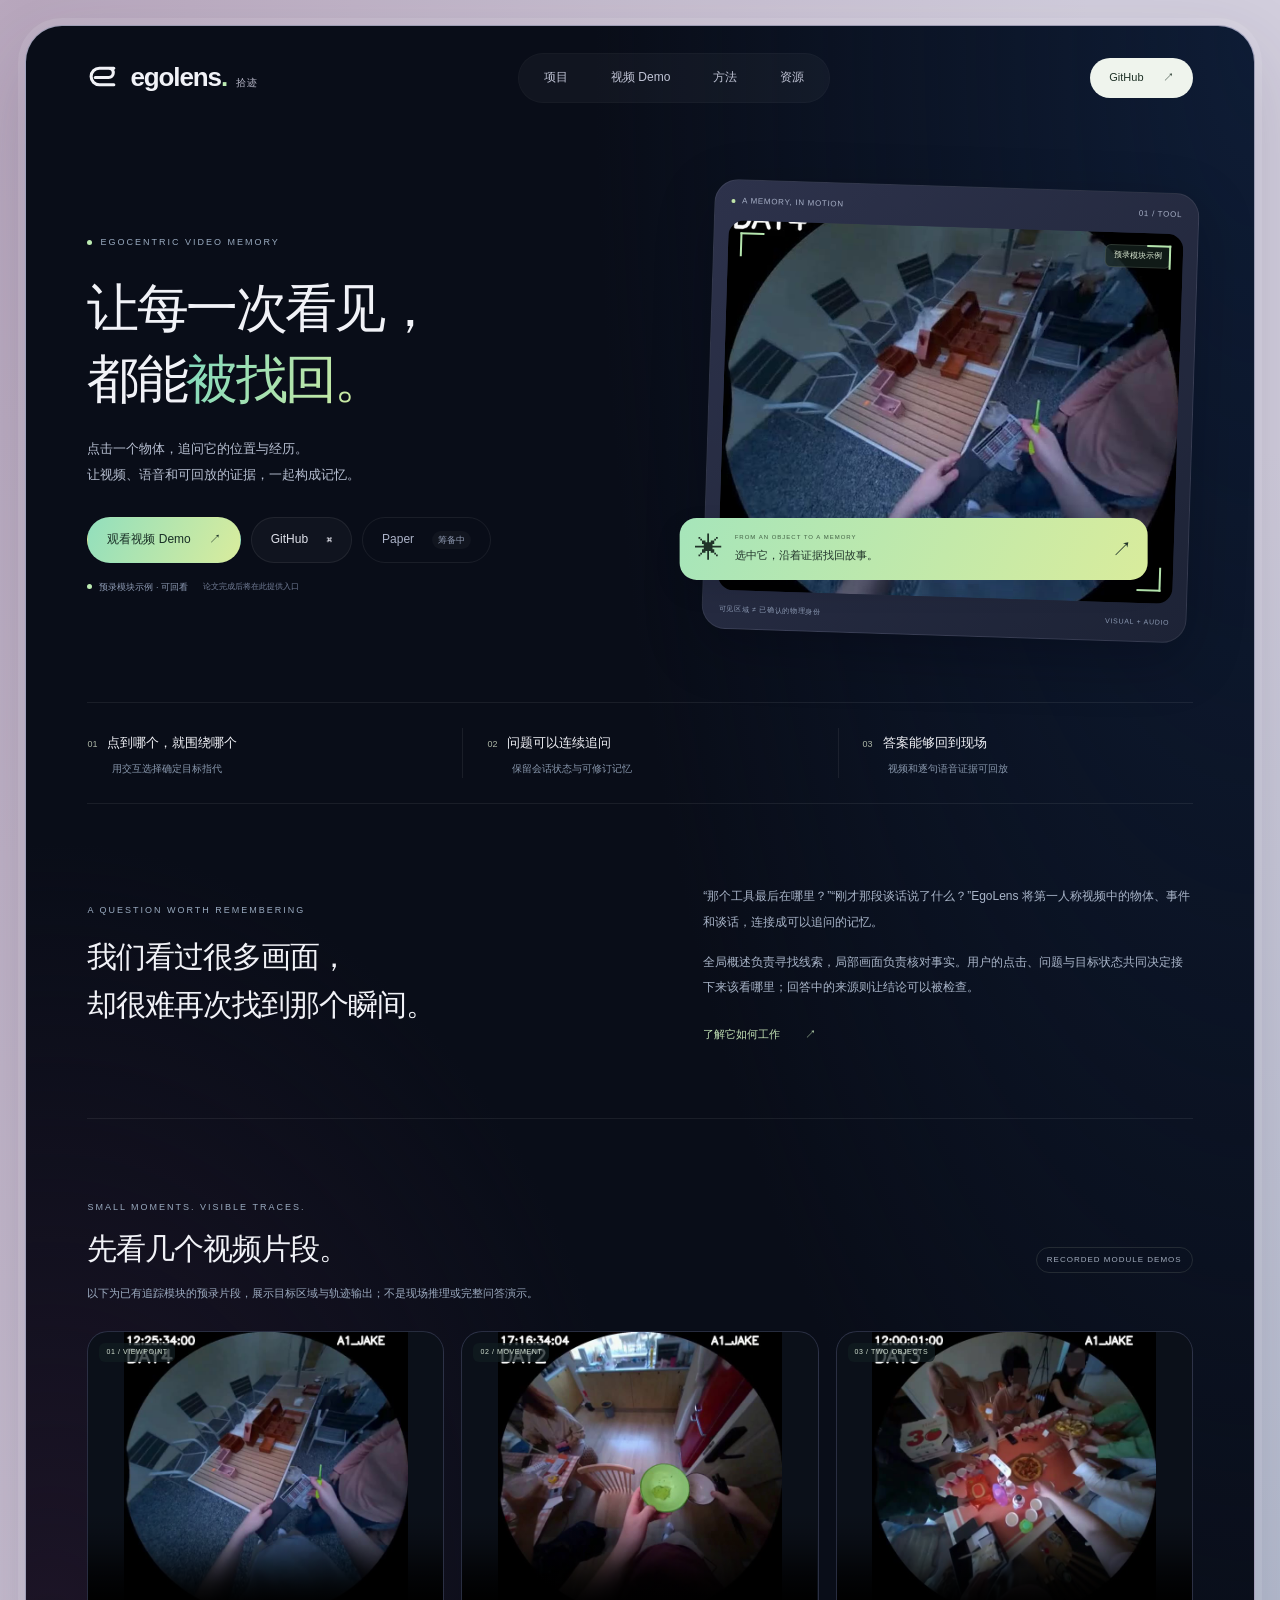
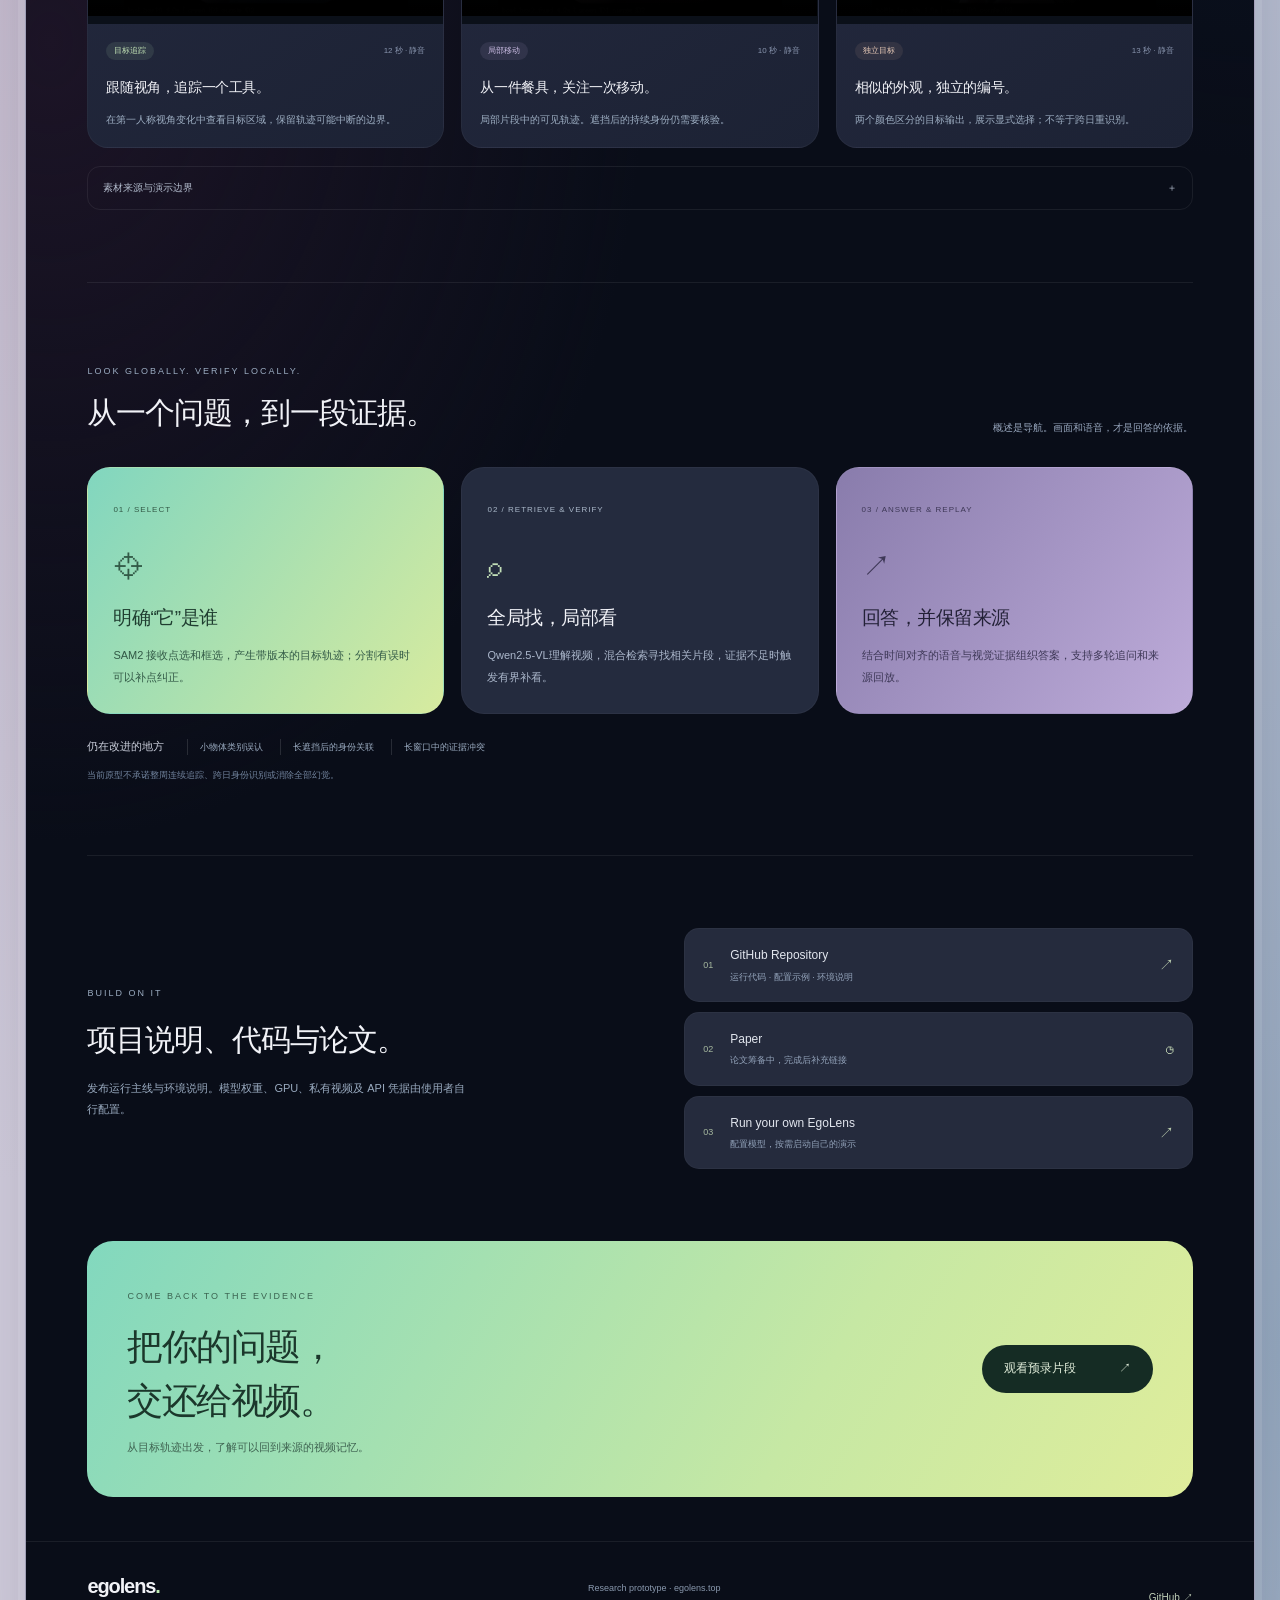
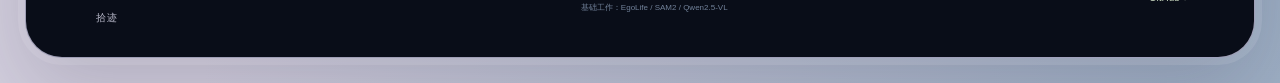
==== index.html @ 64916075 "Publish EgoLens runtime and static project website" ====
<!doctype html>
<html lang="zh-CN"><head><meta charset="utf-8"><meta name="viewport" content="width=device-width,initial-scale=1"><meta name="description" content="EgoLens 拾迹：点击物体，追溯事件，用可回放的视频与语音证据回答问题。"><meta name="theme-color" content="#090d18"><title>EgoLens 拾迹 · 让视频成为可追溯的记忆</title><link rel="icon" href="/assets/favicon.svg"><link rel="stylesheet" href="/assets/project.css"></head>
<body><div class="page-shell" id="top">
<header><a class="brand" href="#top" aria-label="EgoLens 首页"><svg viewBox="0 0 32 32" fill="none" aria-hidden="true"><path d="M26 7H12a8 8 0 0 0 0 16h14M8 16h13a4.5 4.5 0 0 0 0-9" stroke="currentColor" stroke-width="3" stroke-linecap="round"/></svg><span>egolens<span class="mint">.</span><small>拾迹</small></span></a><nav aria-label="项目导航"><a href="#about">项目</a><a href="#demos">视频 Demo</a><a href="#method">方法</a><a href="#resources">资源</a></nav><a class="header-demo" href="https://github.com/heiheiheiha00/egolens" target="_blank" rel="noopener noreferrer">GitHub <span>↗</span></a></header>
<main>
<section class="hero"><div class="hero-copy"><span class="eyebrow"><i></i> EGOCENTRIC VIDEO MEMORY</span><h1>让每一次看见，<br>都能<span>被找回。</span></h1><p>点击一个物体，追问它的位置与经历。<br>让视频、语音和可回放的证据，一起构成记忆。</p><div class="hero-actions"><a class="button primary" href="#demos">观看视频 Demo <span>↗</span></a><a class="button secondary" href="https://github.com/heiheiheiha00/egolens" target="_blank" rel="noopener noreferrer">GitHub <span>⌘</span></a><button class="button paper" id="paperLink" aria-describedby="paperNote">Paper <span>筹备中</span></button></div><div class="live-status"><span class="ready"></span><span>预录模块示例 · 可回看</span><small id="paperNote">论文完成后将在此提供入口</small></div></div>
<div class="hero-visual"><div class="visual-label"><span><i></i> A MEMORY, IN MOTION</span><span>01 / TOOL</span></div><div class="hero-video"><video muted loop playsinline autoplay preload="metadata" poster="/assets/demos/tool.jpg" aria-label="工具追踪预录模块示例"><source src="/assets/demos/tool.mp4" type="video/mp4"></video><span class="recorded-label">预录模块示例</span><span class="corner c1"></span><span class="corner c2"></span><span class="corner c3"></span><span class="corner c4"></span></div><div class="floating-card"><span class="orbit">✳</span><div><small>FROM AN OBJECT TO A MEMORY</small><b>选中它，沿着证据找回故事。</b></div><span>↗</span></div><div class="visual-foot"><span>可见区域 ≠ 已确认的物理身份</span><span>VISUAL + AUDIO</span></div></div></section>
<section class="feature-strip" id="about"><div><span>01</span><b>点到哪个，就围绕哪个</b><p>用交互选择确定目标指代</p></div><div><span>02</span><b>问题可以连续追问</b><p>保留会话状态与可修订记忆</p></div><div><span>03</span><b>答案能够回到现场</b><p>视频和逐句语音证据可回放</p></div></section>
<section class="section introduction"><div><span class="eyebrow">A QUESTION WORTH REMEMBERING</span><h2>我们看过很多画面，<br>却很难再次找到那个瞬间。</h2></div><div><p>“那个工具最后在哪里？”“刚才那段谈话说了什么？”EgoLens 将第一人称视频中的物体、事件和谈话，连接成可以追问的记忆。</p><p>全局概述负责寻找线索，局部画面负责核对事实。用户的点击、问题与目标状态共同决定接下来该看哪里；回答中的来源则让结论可以被检查。</p><a class="text-link" href="#method">了解它如何工作 <span>↗</span></a></div></section>
<section class="section demo-section" id="demos"><div class="section-heading"><div><span class="eyebrow">SMALL MOMENTS. VISIBLE TRACES.</span><h2>先看几个视频片段。</h2></div><span class="section-badge">RECORDED MODULE DEMOS</span></div><p class="section-description">以下为已有追踪模块的预录片段，展示目标区域与轨迹输出；不是现场推理或完整问答演示。</p><div class="demo-grid">
<article class="demo-card"><div class="demo-media"><video controls playsinline preload="none" poster="/assets/demos/tool.jpg" aria-label="工具与视角变化预录演示"><source src="/assets/demos/tool.mp4" type="video/mp4"></video><span>01 / VIEWPOINT</span></div><div class="demo-copy"><div><span class="tag">目标追踪</span><small>12 秒 · 静音</small></div><h3>跟随视角，追踪一个工具。</h3><p>在第一人称视角变化中查看目标区域，保留轨迹可能中断的边界。</p></div></article>
<article class="demo-card"><div class="demo-media"><video controls playsinline preload="none" poster="/assets/demos/bowl.jpg" aria-label="餐具移动预录演示"><source src="/assets/demos/bowl.mp4" type="video/mp4"></video><span>02 / MOVEMENT</span></div><div class="demo-copy"><div><span class="tag lilac">局部移动</span><small>10 秒 · 静音</small></div><h3>从一件餐具，关注一次移动。</h3><p>局部片段中的可见轨迹。遮挡后的持续身份仍需要核验。</p></div></article>
<article class="demo-card"><div class="demo-media"><video controls playsinline preload="none" poster="/assets/demos/bottles.jpg" aria-label="两个相似目标独立编号预录演示"><source src="/assets/demos/bottles.mp4" type="video/mp4"></video><span>03 / TWO OBJECTS</span></div><div class="demo-copy"><div><span class="tag peach">独立目标</span><small>13 秒 · 静音</small></div><h3>相似的外观，独立的编号。</h3><p>两个颜色区分的目标输出，展示显式选择；不等于跨日重识别。</p></div></article>
</div><details class="media-credit"><summary>素材来源与演示边界 <span>＋</span></summary><p>视频来源：<a href="https://huggingface.co/datasets/lmms-lab/EgoLife" target="_blank" rel="noopener noreferrer">EgoLife 官方数据集</a>；EgoLens 添加追踪可视化。分别节选 DAY4_A1_JAKE_12253000 的0–12秒、DAY2_A1_JAKE_17163000 的2–12秒、DAY3_A1_JAKE_12000000 的0–13秒。数据集卡声明 MIT；代码与第三方依赖各遵循其许可。</p><p>这些是开发阶段的追踪模块输出，完整序列中仍存在mask丢失和关联错误。短片用于说明交互组件，不作为完整序列准确率或独立基准成绩。</p></details></section>
<section class="section method-section" id="method"><div class="section-heading"><div><span class="eyebrow">LOOK GLOBALLY. VERIFY LOCALLY.</span><h2>从一个问题，到一段证据。</h2></div><p>概述是导航。画面和语音，才是回答的依据。</p></div><div class="method-grid"><article class="mint-card"><span>01 / SELECT</span><div class="method-icon">⌖</div><h3>明确“它”是谁</h3><p>SAM2 接收点选和框选，产生带版本的目标轨迹；分割有误时可以补点纠正。</p></article><article><span>02 / RETRIEVE & VERIFY</span><div class="method-icon">⌕</div><h3>全局找，局部看</h3><p>Qwen2.5-VL理解视频，混合检索寻找相关片段，证据不足时触发有界补看。</p></article><article class="lilac-card"><span>03 / ANSWER & REPLAY</span><div class="method-icon">↗</div><h3>回答，并保留来源</h3><p>结合时间对齐的语音与视觉证据组织答案，支持多轮追问和来源回放。</p></article></div><div class="limits"><b>仍在改进的地方</b><span>小物体类别误认</span><span>长遮挡后的身份关联</span><span>长窗口中的证据冲突</span><p>当前原型不承诺整周连续追踪、跨日身份识别或消除全部幻觉。</p></div></section>
<section class="section resource-section" id="resources"><div><span class="eyebrow">BUILD ON IT</span><h2>项目说明、代码与论文。</h2><p>发布运行主线与环境说明。模型权重、GPU、私有视频及 API 凭据由使用者自行配置。</p></div><div class="resource-links"><a href="https://github.com/heiheiheiha00/egolens" target="_blank" rel="noopener noreferrer"><span>01</span><div><b>GitHub Repository</b><small>运行代码 · 配置示例 · 环境说明</small></div><i>↗</i></a><button id="paperResource"><span>02</span><div><b>Paper</b><small>论文筹备中，完成后补充链接</small></div><i>◷</i></button><a href="https://github.com/heiheiheiha00/egolens/blob/main/docs/DEPLOYMENT.md" target="_blank" rel="noopener noreferrer"><span>03</span><div><b>Run your own EgoLens</b><small>配置模型，按需启动自己的演示</small></div><i>↗</i></a></div></section>
<section class="closing"><div><span class="eyebrow">COME BACK TO THE EVIDENCE</span><h2>把你的问题，<br>交还给视频。</h2><p>从目标轨迹出发，了解可以回到来源的视频记忆。</p></div><a class="button closing-button" href="#demos">观看预录片段 <span>↗</span></a></section>
</main><footer><a class="brand" href="#top"><span>egolens<span class="mint">.</span><small>拾迹</small></span></a><div><span>Research prototype · egolens.top</span><small>基础工作：<a href="https://github.com/EvolvingLMMs-Lab/EgoLife" target="_blank" rel="noopener noreferrer">EgoLife</a> / <a href="https://github.com/facebookresearch/sam2" target="_blank" rel="noopener noreferrer">SAM2</a> / <a href="https://github.com/QwenLM/Qwen2.5-VL" target="_blank" rel="noopener noreferrer">Qwen2.5-VL</a></small></div><a href="https://github.com/heiheiheiha00/egolens" target="_blank" rel="noopener noreferrer">GitHub ↗</a></footer>
</div><dialog id="notice"><button class="dialog-close" aria-label="关闭">×</button><span class="eyebrow">EGOLENS</span><h2 id="noticeTitle"></h2><p id="noticeText"></p><button class="button primary" id="noticeOkay">知道了</button></dialog><script src="/assets/project.js"></script></body></html>
---- assets/project.css ----
:root{color-scheme:dark;--mint:#bcebb2;--muted:#a5a9bd;--line:#ffffff12}*{box-sizing:border-box}html{scroll-behavior:smooth;scroll-padding-top:30px}body{margin:0;background:radial-gradient(ellipse at 2% 0,#b8a7bd,transparent 60%),radial-gradient(ellipse at 100% 90%,#95a9bf,transparent 60%),#d2cedd;padding:25px;color:#f1f2f7;font:15px/1.8 "Segoe UI","Microsoft YaHei",sans-serif}a{color:inherit;text-decoration:none}button{font:inherit;cursor:pointer}button:focus-visible,a:focus-visible,summary:focus-visible{outline:2px solid var(--mint);outline-offset:5px}[hidden]{display:none!important}h1,h2,h3,p{margin:0}.page-shell{max-width:1500px;margin:auto;border:1px solid #e3dffdb0;border-radius:37px;background:radial-gradient(ellipse at 100% 0,#0e1c35,transparent 38%),radial-gradient(ellipse at 2% 50%,#1c1426,transparent 35%),#090d18;overflow:hidden;box-shadow:0 0 0 7px #ffffff18,0 30px 80px #322b4933}header{display:flex;align-items:center;justify-content:space-between;padding:27px 5%;gap:25px}.brand{display:flex;align-items:center;gap:10px}.brand svg{width:33px}.brand>span{font-size:26px;font-weight:600;letter-spacing:-1.1px}.brand small{font-size:10px;color:#b9b9ca;letter-spacing:1px;margin-left:9px;font-weight:400}.mint{color:var(--mint)}nav{display:flex;gap:5px;background:#ffffff09;padding:6px;border:1px solid #ffffff06;border-radius:30px}nav a{font-size:12px;padding:7px 19px;border-radius:24px;color:#c1c5d6}nav a:hover{background:#ffffff0d}.header-demo{background:#eff4ed;color:#1d3025;border:0;border-radius:25px;font-size:11px;padding:10px 19px}.header-demo span{margin-left:16px}main{padding:0 5%}.hero{display:grid;grid-template-columns:1.12fr 1fr;gap:7%;align-items:center;padding:56px 0 67px}.eyebrow{font-size:9px;font-weight:500;letter-spacing:2px;color:#9aabc0;display:inline-flex;align-items:center;gap:8px}.eyebrow>i{width:5px;height:5px;background:var(--mint);border-radius:50%}h1{font-size:clamp(35px,4.1vw,61px);letter-spacing:-2.6px;line-height:1.36;font-weight:500;margin:19px 0 21px}h1>span{background:linear-gradient(110deg,#81d9bd,#d8ed9e);background-clip:text;-webkit-background-clip:text;color:transparent}.hero-copy>p{color:#b7bfd1;font-size:13px;line-height:2.05}.hero-actions{display:flex;flex-wrap:wrap;gap:10px;margin-top:28px}.button{display:inline-flex;align-items:center;justify-content:center;gap:18px;font-size:12px;border-radius:25px;padding:11px 19px;border:1px solid var(--line);transition:.2s}.button:hover{transform:translateY(-2px)}.primary{background:linear-gradient(115deg,#92dfbd,#d9ec9d);color:#182e25;border-color:transparent}.secondary{background:#ffffff08;color:#e0e2eb}.paper{background:transparent;color:#acb3c8}.paper>span{font-size:9px;background:#ffffff08;border-radius:12px;padding:1px 6px;color:#919cb4}.live-status{display:flex;align-items:center;gap:7px;color:#8e9bb4;font-size:9px;margin-top:16px;flex-wrap:wrap}.live-status>span:first-child{width:5px;height:5px;background:#a593bf;border-radius:50%}.live-status>span.ready{background:var(--mint)}.live-status>small{font-size:8px;color:#747f98;margin-left:8px}.hero-visual{position:relative;border-radius:24px;padding:14px 14px 12px;background:linear-gradient(140deg,#2d324b,#1d2336);border:1px solid #ffffff12;transform:rotate(1.8deg);box-shadow:0 18px 55px #03040e44}.visual-label,.visual-foot{display:flex;align-items:center;justify-content:space-between;font-size:8px;color:#a7b0c7;gap:9px;letter-spacing:.7px}.visual-label{padding:0 2px 12px}.visual-label i{display:inline-block;width:4px;height:4px;background:#bfe4a8;border-radius:50%;margin-right:4px}.hero-video{position:relative;border-radius:16px;overflow:hidden;background:#0a0c13;aspect-ratio:1.23}.hero-video video{height:100%;width:100%;object-fit:cover}.recorded-label{position:absolute;top:12px;right:12px;font-size:8px;color:#dcebd5;background:#16241fbd;border:1px solid #e7f5dd24;border-radius:6px;padding:3px 8px}.corner{position:absolute;width:24px;height:24px;border-color:#b5e5ae;border-style:solid;border-width:0}.c1{top:12px;left:12px;border-top-width:2px;border-left-width:2px}.c2{top:12px;right:12px;border-top-width:2px;border-right-width:2px}.c3{bottom:12px;left:12px;border-bottom-width:2px;border-left-width:2px}.c4{bottom:12px;right:12px;border-bottom-width:2px;border-right-width:2px}.floating-card{display:flex;align-items:center;gap:12px;position:absolute;bottom:54px;left:-25px;right:40px;background:linear-gradient(115deg,#a6e5ba,#d9ec9c);color:#203329;border-radius:17px;padding:13px 15px;transform:rotate(-1.8deg);box-shadow:0 10px 25px #060a1425}.orbit{font-size:28px;line-height:1}.floating-card div{flex:1}.floating-card small{display:block;font-size:6px;letter-spacing:1px;color:#426044}.floating-card b{font-size:11px;font-weight:500;display:block;margin-top:3px}.floating-card>span:last-child{font-size:20px}.visual-foot{font-size:7px;padding:13px 2px 0;color:#8c9ab3}.feature-strip{display:grid;grid-template-columns:1fr 1fr 1fr;border-top:1px solid var(--line);border-bottom:1px solid var(--line);padding:25px 0;gap:20px}.feature-strip div{padding-left:24px;border-left:1px solid var(--line)}.feature-strip div:first-child{padding-left:0;border-left:0}.feature-strip span{font-size:9px;color:#acb5a5;display:inline-block;margin-right:10px}.feature-strip b{font-size:13px;font-weight:500}.feature-strip p{font-size:10px;color:#8998ad;margin:5px 0 0 25px}.section{padding:72px 0}.introduction{display:grid;grid-template-columns:1.1fr 1fr;gap:7%;align-items:center}h2{font-size:30px;font-weight:400;line-height:1.6;letter-spacing:-1px;margin-top:12px}.introduction>div:last-child>p{font-size:12px;color:#a9b5c9;line-height:2.1;margin:8px 0 15px}.text-link{font-size:11px;display:inline-flex;gap:25px;align-items:center;color:#c3e2b6;margin-top:10px}.section-heading{display:flex;justify-content:space-between;align-items:end;gap:25px}.section-heading h2{margin-top:7px}.section-badge{font-size:8px;letter-spacing:1px;color:#a3adbd;border:1px solid #b4c1aa26;border-radius:20px;padding:5px 10px;white-space:nowrap}.section-description{font-size:11px;color:#9cabc0;margin-top:11px}.demo-section{border-top:1px solid var(--line)}.demo-grid{display:grid;grid-template-columns:1fr 1fr 1fr;gap:17px;margin-top:27px}.demo-card{background:linear-gradient(145deg,#252a40,#1c2234);border:1px solid #ffffff0b;border-radius:21px;overflow:hidden}.demo-media{position:relative;background:#0b1019;aspect-ratio:1.25}.demo-media video{width:100%;height:100%;object-fit:contain}.demo-media>span{position:absolute;top:11px;left:11px;font-size:7px;letter-spacing:.6px;padding:3px 7px;border-radius:6px;background:#111c20bf;color:#d0decf;pointer-events:none}.demo-copy{padding:18px}.demo-copy>div{display:flex;justify-content:space-between;align-items:center}.tag{font-size:8px;padding:2px 8px;border-radius:12px;background:#b4dfb21b;color:#c4e5b7}.tag.lilac{color:#cfc0e8;background:#b5a4d31c}.tag.peach{color:#e9cbb8;background:#dfb49518}.demo-copy small{font-size:8px;color:#8995ae}.demo-copy h3{font-size:14px;font-weight:500;letter-spacing:-.4px;margin:15px 0 9px}.demo-copy p{font-size:10px;color:#9daec2;line-height:1.9}.media-credit{margin-top:18px;border:1px solid var(--line);border-radius:13px;padding:12px 15px;color:#8495ae;font-size:10px}.media-credit summary{display:flex;justify-content:space-between;cursor:pointer;color:#b2bbcc}.media-credit p{margin-top:12px;font-size:10px;line-height:1.9}.media-credit a{color:#c4dfb7}.method-section{border-top:1px solid var(--line)}.section-heading>p{font-size:10px;max-width:240px;color:#98a7be;line-height:1.9}.method-grid{display:grid;grid-template-columns:1fr 1fr 1fr;gap:17px;margin-top:30px}.method-grid article{padding:25px;border-radius:23px;background:#242b3e;border:1px solid #ffffff09}.method-grid article>span{font-size:8px;letter-spacing:1px;color:#aab8c9}.method-icon{font-size:29px;margin:20px 0 11px;color:#c2dfb8}.method-grid h3{font-size:19px;line-height:1.6;font-weight:500;letter-spacing:-.5px}.method-grid p{font-size:11px;color:#acb8cc;line-height:1.95;margin-top:12px}.mint-card{background:linear-gradient(125deg,#81d6bf,#d7eb9f)!important;color:#1f3d30}.mint-card>span,.mint-card p,.mint-card .method-icon{color:#325946!important}.lilac-card{background:linear-gradient(125deg,#897cac,#bdabd9)!important;color:#232137}.lilac-card>span,.lilac-card p,.lilac-card .method-icon{color:#3e3857!important}.limits{display:flex;flex-wrap:wrap;align-items:center;gap:10px 17px;padding:23px 0 0;color:#9aabc0;font-size:10px}.limits b{font-weight:500;font-size:11px;color:#ccd0dd;margin-right:6px}.limits>span{border-left:1px solid #ffffff20;padding-left:12px;font-size:9px}.limits p{width:100%;font-size:9px;color:#72849e}.resource-section{display:grid;grid-template-columns:1fr 1fr;gap:8%;border-top:1px solid var(--line);align-items:center}.resource-section>div>p{font-size:11px;color:#9aabc0;line-height:1.95;margin-top:14px;max-width:380px}.resource-links{display:grid;gap:10px}.resource-links>a,.resource-links>button{display:flex;align-items:center;gap:17px;text-align:left;background:#252b3d;color:#e2e6ee;border:1px solid #ffffff08;border-radius:15px;padding:16px 18px}.resource-links>a:hover,.resource-links>button:hover{background:#30374b}.resource-links>*>span{font-size:9px;color:#a6b89f}.resource-links div{flex:1}.resource-links b{display:block;font-size:12px;font-weight:500}.resource-links small{display:block;font-size:9px;color:#93a3ba;margin-top:2px}.resource-links i{font-style:normal;color:#b6c8ab}.closing{display:flex;align-items:center;justify-content:space-between;gap:30px;padding:39px 40px;margin:0 0 44px;border-radius:26px;background:linear-gradient(120deg,#82d8be,#c6e8a4 65%,#dfed9b);color:#1b372b;position:relative;overflow:hidden}.closing .eyebrow{color:#3b6451}.closing h2{font-size:36px;line-height:1.5;letter-spacing:-1.5px;margin:13px 0 10px}.closing p{font-size:11px;color:#3f6351}.closing-button{border:0;background:#152c24;color:#e3efdc;font-size:12px;padding:13px 22px;white-space:nowrap}.closing-button>span{margin-left:25px}footer{padding:26px 5% 30px;border-top:1px solid var(--line);display:flex;align-items:center;justify-content:space-between;gap:20px}footer .brand>span{font-size:20px}footer>div{font-size:9px;color:#8998ad;text-align:center}footer small{display:block;font-size:8px;color:#718199;margin-top:5px}footer> a:last-child{font-size:10px;color:#c0cfb7}dialog{background:#222a3d;border:1px solid #ffffff17;border-radius:24px;color:#e7eaf1;padding:33px;max-width:430px;width:calc(100% - 35px);box-shadow:0 30px 100px #02040d99}dialog::backdrop{background:#030711b8;backdrop-filter:blur(7px)}dialog h2{font-size:24px;margin:18px 0 10px}dialog p{font-size:12px;line-height:2;color:#b8c3d6;margin-bottom:25px}.dialog-close{position:absolute;right:15px;top:10px;background:none;border:0;color:#9ba9c0;font-size:25px}
@media(max-width:1050px){body{padding:18px}.hero{gap:5%;padding-top:36px}h1{font-size:43px;letter-spacing:-1.9px}nav a{padding:7px 12px}.hero-actions{gap:8px}.button{font-size:11px;padding:10px 14px;gap:12px}.feature-strip b{font-size:11px}.section{padding:56px 0}h2{font-size:26px}.demo-grid,.method-grid{gap:12px}.demo-copy{padding:15px}.demo-copy h3{font-size:12px}.method-grid article{padding:21px}.method-grid h3{font-size:17px}.floating-card{left:-13px;right:20px}.floating-card b{font-size:10px}.section-badge{display:none}}
@media(max-width:760px){header{padding:22px 5%;flex-wrap:wrap;gap:16px}.brand>span{font-size:24px}.header-demo{font-size:10px;padding:8px 15px}nav{order:3;width:100%;justify-content:space-between}nav a{flex:1;text-align:center;font-size:11px;padding:5px 8px}.hero{grid-template-columns:1fr;gap:42px;padding:32px 0 45px}.hero-copy{max-width:540px}h1{font-size:49px}.hero-copy>p{font-size:12px}.hero-visual{max-width:530px;width:94%;justify-self:center;transform:rotate(1.2deg)}.hero-video{aspect-ratio:1.45}.hero-visual .floating-card{bottom:40px;left:-13px}.feature-strip{grid-template-columns:1fr;gap:16px;padding:22px 0}.feature-strip div{padding-left:0;border-left:0}.feature-strip b{font-size:13px}.feature-strip p{font-size:10px;margin-top:1px}.introduction,.resource-section{grid-template-columns:1fr;gap:25px}.section-heading{align-items:start;flex-direction:column;gap:10px}.demo-grid{grid-template-columns:1fr;gap:19px}.demo-media{aspect-ratio:1.55}.demo-copy h3{font-size:16px}.demo-copy p{font-size:11px}.demo-copy{padding:19px}.method-grid{grid-template-columns:1fr;gap:13px}.method-grid article{padding:25px}.method-icon{margin:15px 0 5px}.method-grid h3{font-size:21px}.method-grid p{font-size:12px}.limits{gap:10px 12px}.limits>b{width:100%}.limits>span{font-size:8px}.closing{padding:28px;flex-direction:column;align-items:start;gap:25px}.closing h2{font-size:33px}.closing-button{padding:12px 19px}.closing p{font-size:10px}footer{flex-wrap:wrap;gap:18px}footer>div{order:3;width:100%;text-align:left}.section-description{font-size:10px}}
@media(max-width:430px){body{padding:10px}.page-shell{border-radius:25px;box-shadow:0 0 0 4px #ffffff18,0 20px 50px #322b4933}header{padding:20px 5% 14px}.brand svg{width:29px}.brand>span{font-size:23px}.brand small{font-size:9px;margin-left:5px}.header-demo{padding:8px 12px}.header-demo span{margin-left:10px}.eyebrow{font-size:7px;letter-spacing:1.5px}.hero{padding-top:24px;gap:35px}h1{font-size:40px;letter-spacing:-2px;margin-top:16px}.hero-copy>p{font-size:11px}.hero-actions .button{font-size:10px;padding:9px 12px;gap:9px}.paper>span{font-size:8px}.live-status{font-size:8px}.live-status>small{margin-left:12px;width:100%;font-size:7px}.hero-visual{width:96%;padding:10px;border-radius:18px}.visual-label,.visual-foot{font-size:6px}.hero-video{border-radius:12px;aspect-ratio:1.2}.floating-card{padding:10px;gap:8px;right:12px!important;left:-8px!important;bottom:43px!important}.floating-card b{font-size:9px}.floating-card small{font-size:5px}.orbit{font-size:23px}.recorded-label{top:8px;right:8px;font-size:7px}.section{padding:42px 0}h2{font-size:25px}.introduction>div:last-child>p{font-size:11px}.resource-links>a,.resource-links>button{padding:15px}.resource-links small{font-size:8px}.closing{padding:25px;margin-bottom:30px}.closing h2{font-size:30px}.limits>span{padding-left:8px}.media-credit{font-size:9px}.media-credit p{font-size:9px}}
@media(prefers-reduced-motion:reduce){html{scroll-behavior:auto}*{transition:none!important}}
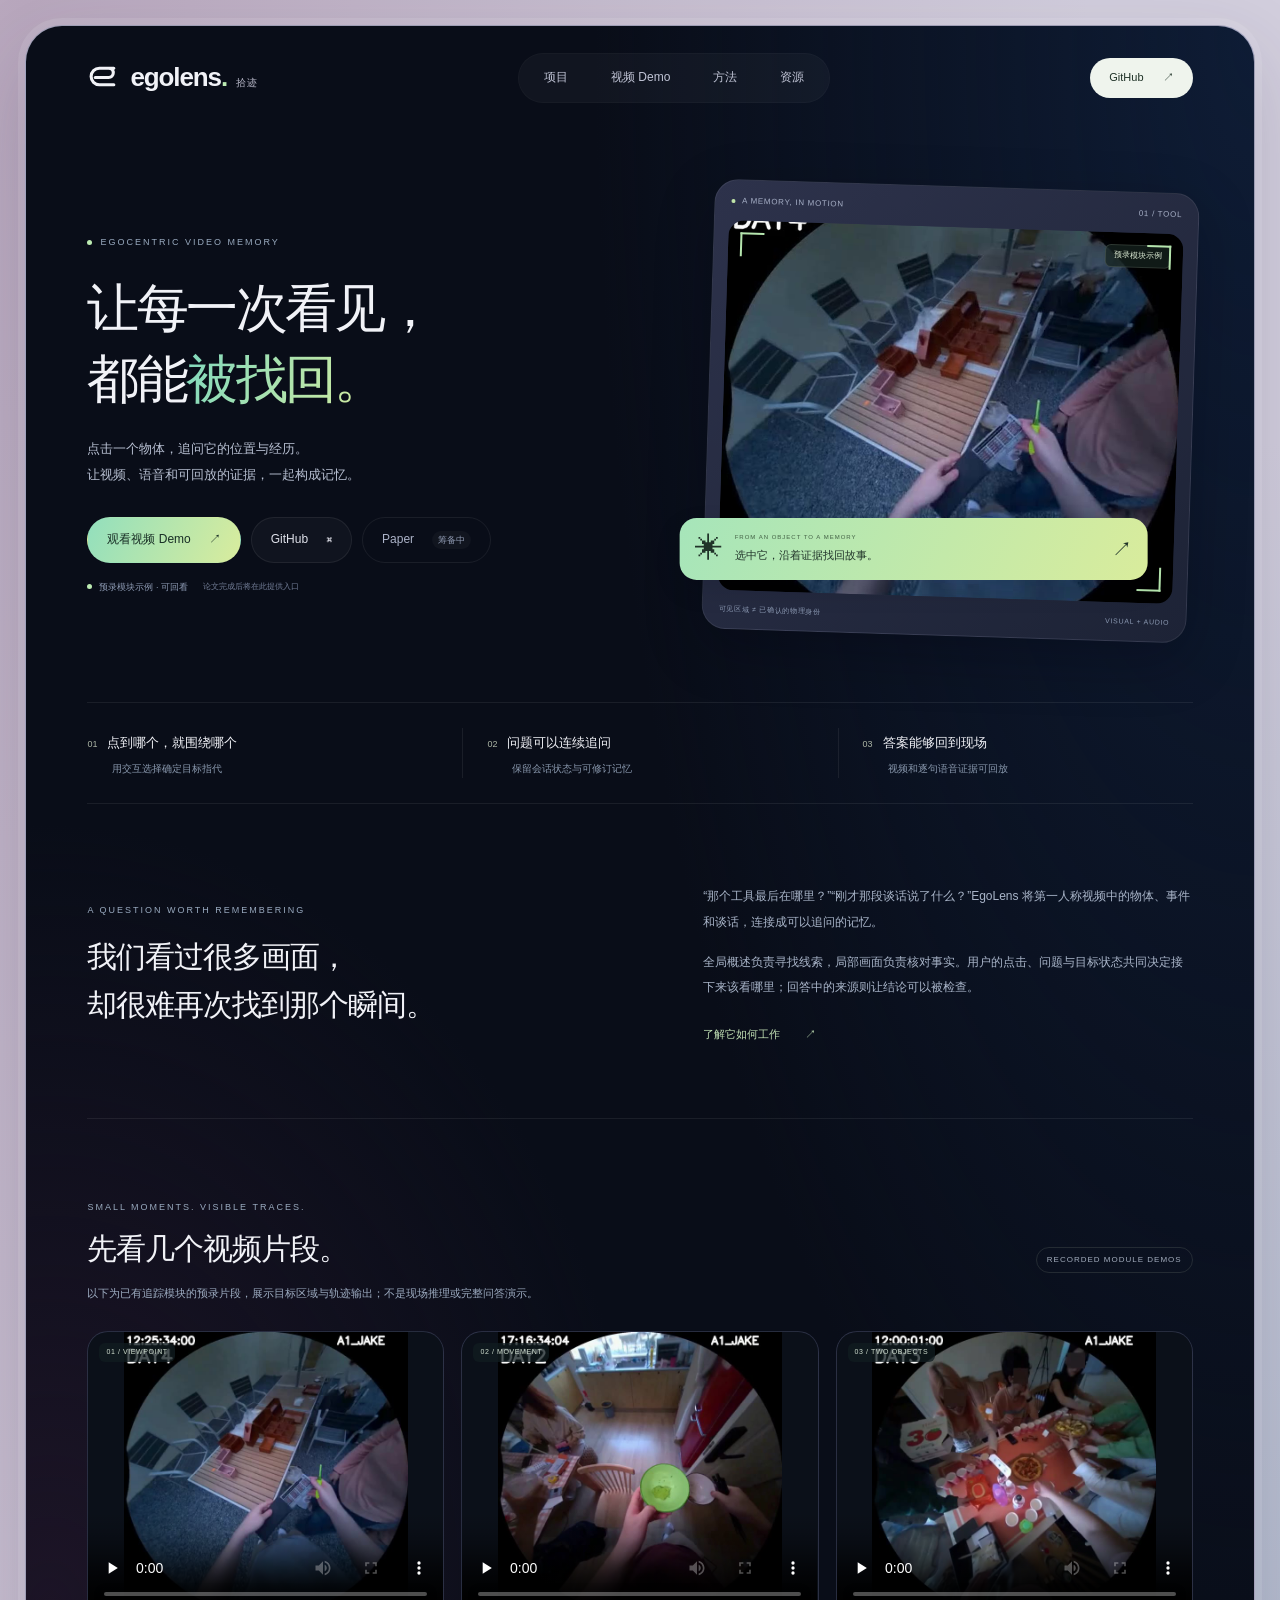
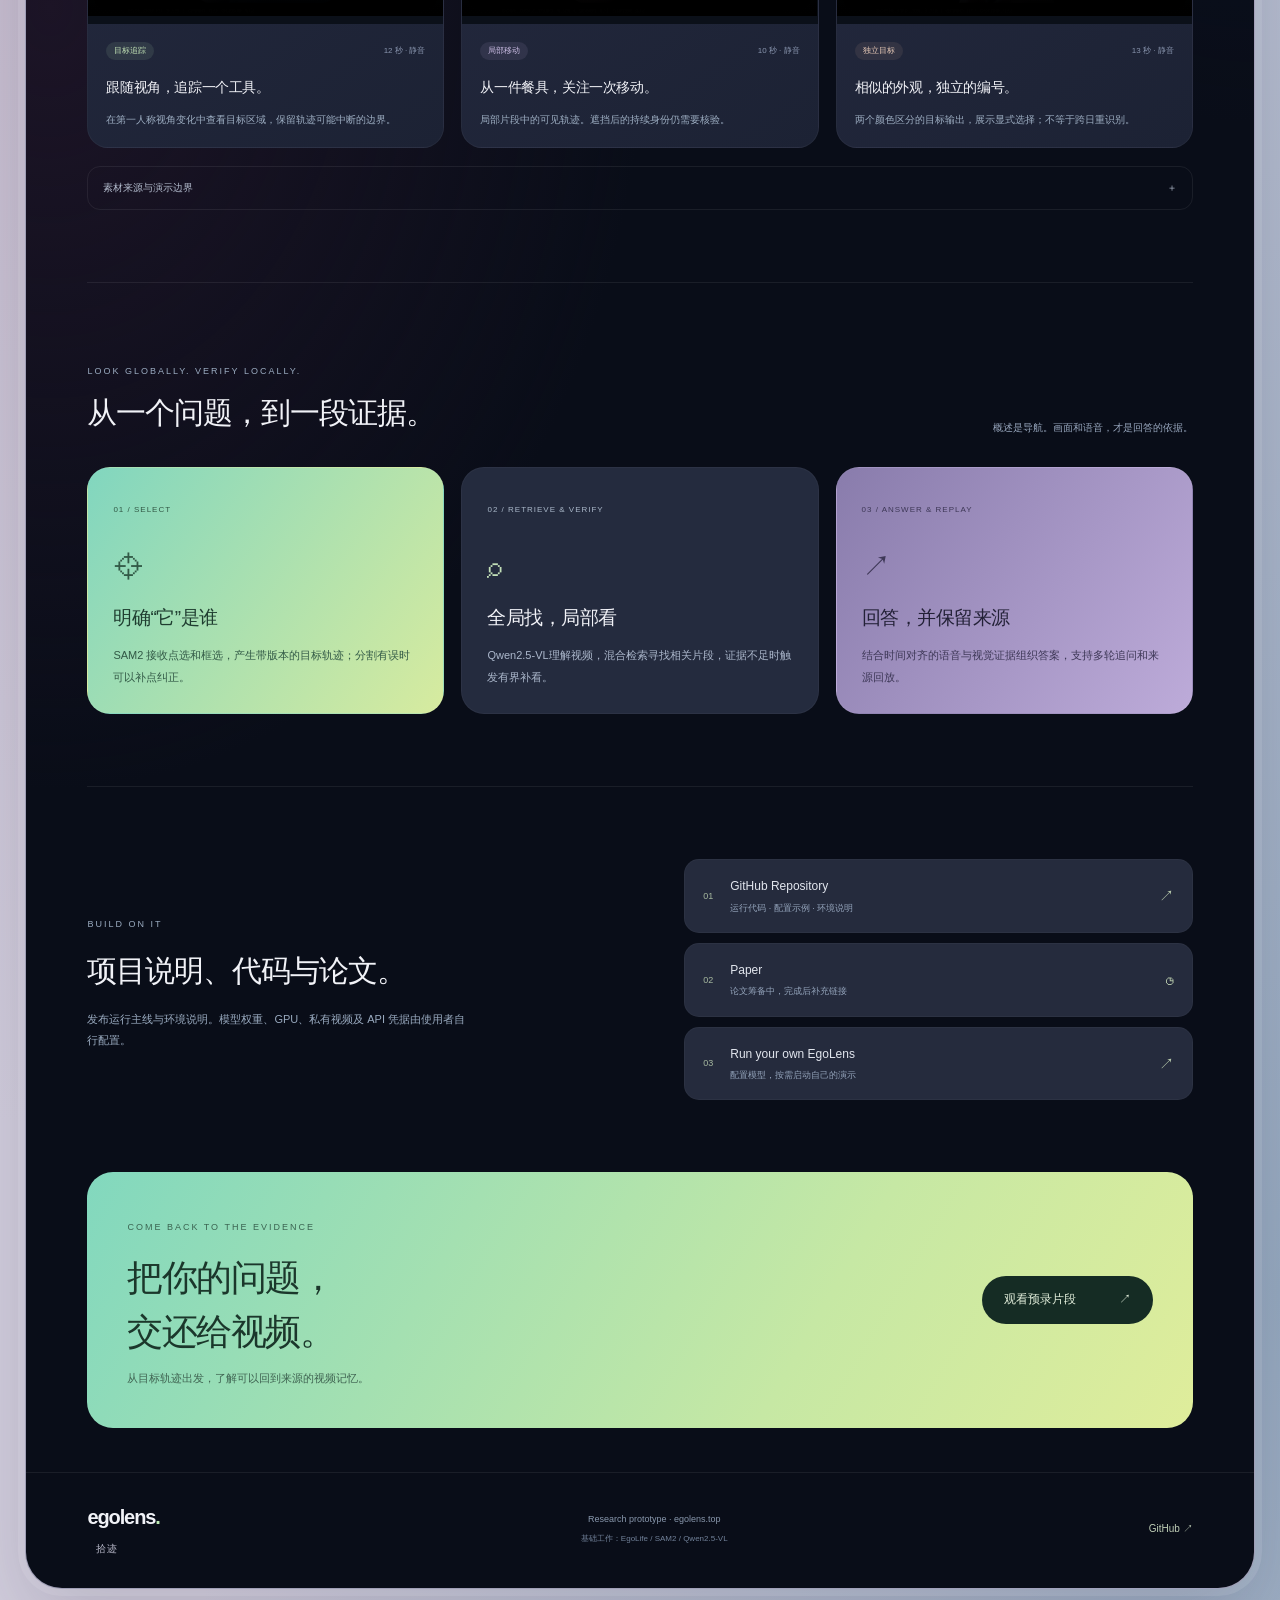
==== commit 22efb1d0: "Prepare standalone Pages hosting for egolens.top" ====
--- a/index.html
+++ b/index.html
@@ -1,19 +1,19 @@
 <!doctype html>
-<html lang="zh-CN"><head><meta charset="utf-8"><meta name="viewport" content="width=device-width,initial-scale=1"><meta name="description" content="EgoLens 拾迹：点击物体，追溯事件，用可回放的视频与语音证据回答问题。"><meta name="theme-color" content="#090d18"><title>EgoLens 拾迹 · 让视频成为可追溯的记忆</title><link rel="icon" href="/assets/favicon.svg"><link rel="stylesheet" href="/assets/project.css"></head>
+<html lang="zh-CN"><head><meta charset="utf-8"><meta name="viewport" content="width=device-width,initial-scale=1"><meta name="description" content="EgoLens 拾迹：点击物体，追溯事件，用可回放的视频与语音证据回答问题。"><meta name="theme-color" content="#090d18"><title>EgoLens 拾迹 · 让视频成为可追溯的记忆</title><link rel="icon" href="./assets/favicon.svg"><link rel="stylesheet" href="./assets/project.css"></head>
 <body><div class="page-shell" id="top">
 <header><a class="brand" href="#top" aria-label="EgoLens 首页"><svg viewBox="0 0 32 32" fill="none" aria-hidden="true"><path d="M26 7H12a8 8 0 0 0 0 16h14M8 16h13a4.5 4.5 0 0 0 0-9" stroke="currentColor" stroke-width="3" stroke-linecap="round"/></svg><span>egolens<span class="mint">.</span><small>拾迹</small></span></a><nav aria-label="项目导航"><a href="#about">项目</a><a href="#demos">视频 Demo</a><a href="#method">方法</a><a href="#resources">资源</a></nav><a class="header-demo" href="https://github.com/heiheiheiha00/egolens" target="_blank" rel="noopener noreferrer">GitHub <span>↗</span></a></header>
 <main>
 <section class="hero"><div class="hero-copy"><span class="eyebrow"><i></i> EGOCENTRIC VIDEO MEMORY</span><h1>让每一次看见，<br>都能<span>被找回。</span></h1><p>点击一个物体，追问它的位置与经历。<br>让视频、语音和可回放的证据，一起构成记忆。</p><div class="hero-actions"><a class="button primary" href="#demos">观看视频 Demo <span>↗</span></a><a class="button secondary" href="https://github.com/heiheiheiha00/egolens" target="_blank" rel="noopener noreferrer">GitHub <span>⌘</span></a><button class="button paper" id="paperLink" aria-describedby="paperNote">Paper <span>筹备中</span></button></div><div class="live-status"><span class="ready"></span><span>预录模块示例 · 可回看</span><small id="paperNote">论文完成后将在此提供入口</small></div></div>
-<div class="hero-visual"><div class="visual-label"><span><i></i> A MEMORY, IN MOTION</span><span>01 / TOOL</span></div><div class="hero-video"><video muted loop playsinline autoplay preload="metadata" poster="/assets/demos/tool.jpg" aria-label="工具追踪预录模块示例"><source src="/assets/demos/tool.mp4" type="video/mp4"></video><span class="recorded-label">预录模块示例</span><span class="corner c1"></span><span class="corner c2"></span><span class="corner c3"></span><span class="corner c4"></span></div><div class="floating-card"><span class="orbit">✳</span><div><small>FROM AN OBJECT TO A MEMORY</small><b>选中它，沿着证据找回故事。</b></div><span>↗</span></div><div class="visual-foot"><span>可见区域 ≠ 已确认的物理身份</span><span>VISUAL + AUDIO</span></div></div></section>
+<div class="hero-visual"><div class="visual-label"><span><i></i> A MEMORY, IN MOTION</span><span>01 / TOOL</span></div><div class="hero-video"><video muted loop playsinline autoplay preload="metadata" poster="./assets/demos/tool.jpg" aria-label="工具追踪预录模块示例"><source src="./assets/demos/tool.mp4" type="video/mp4"></video><span class="recorded-label">预录模块示例</span><span class="corner c1"></span><span class="corner c2"></span><span class="corner c3"></span><span class="corner c4"></span></div><div class="floating-card"><span class="orbit">✳</span><div><small>FROM AN OBJECT TO A MEMORY</small><b>选中它，沿着证据找回故事。</b></div><span>↗</span></div><div class="visual-foot"><span>可见区域 ≠ 已确认的物理身份</span><span>VISUAL + AUDIO</span></div></div></section>
 <section class="feature-strip" id="about"><div><span>01</span><b>点到哪个，就围绕哪个</b><p>用交互选择确定目标指代</p></div><div><span>02</span><b>问题可以连续追问</b><p>保留会话状态与可修订记忆</p></div><div><span>03</span><b>答案能够回到现场</b><p>视频和逐句语音证据可回放</p></div></section>
 <section class="section introduction"><div><span class="eyebrow">A QUESTION WORTH REMEMBERING</span><h2>我们看过很多画面，<br>却很难再次找到那个瞬间。</h2></div><div><p>“那个工具最后在哪里？”“刚才那段谈话说了什么？”EgoLens 将第一人称视频中的物体、事件和谈话，连接成可以追问的记忆。</p><p>全局概述负责寻找线索，局部画面负责核对事实。用户的点击、问题与目标状态共同决定接下来该看哪里；回答中的来源则让结论可以被检查。</p><a class="text-link" href="#method">了解它如何工作 <span>↗</span></a></div></section>
 <section class="section demo-section" id="demos"><div class="section-heading"><div><span class="eyebrow">SMALL MOMENTS. VISIBLE TRACES.</span><h2>先看几个视频片段。</h2></div><span class="section-badge">RECORDED MODULE DEMOS</span></div><p class="section-description">以下为已有追踪模块的预录片段，展示目标区域与轨迹输出；不是现场推理或完整问答演示。</p><div class="demo-grid">
-<article class="demo-card"><div class="demo-media"><video controls playsinline preload="none" poster="/assets/demos/tool.jpg" aria-label="工具与视角变化预录演示"><source src="/assets/demos/tool.mp4" type="video/mp4"></video><span>01 / VIEWPOINT</span></div><div class="demo-copy"><div><span class="tag">目标追踪</span><small>12 秒 · 静音</small></div><h3>跟随视角，追踪一个工具。</h3><p>在第一人称视角变化中查看目标区域，保留轨迹可能中断的边界。</p></div></article>
-<article class="demo-card"><div class="demo-media"><video controls playsinline preload="none" poster="/assets/demos/bowl.jpg" aria-label="餐具移动预录演示"><source src="/assets/demos/bowl.mp4" type="video/mp4"></video><span>02 / MOVEMENT</span></div><div class="demo-copy"><div><span class="tag lilac">局部移动</span><small>10 秒 · 静音</small></div><h3>从一件餐具，关注一次移动。</h3><p>局部片段中的可见轨迹。遮挡后的持续身份仍需要核验。</p></div></article>
-<article class="demo-card"><div class="demo-media"><video controls playsinline preload="none" poster="/assets/demos/bottles.jpg" aria-label="两个相似目标独立编号预录演示"><source src="/assets/demos/bottles.mp4" type="video/mp4"></video><span>03 / TWO OBJECTS</span></div><div class="demo-copy"><div><span class="tag peach">独立目标</span><small>13 秒 · 静音</small></div><h3>相似的外观，独立的编号。</h3><p>两个颜色区分的目标输出，展示显式选择；不等于跨日重识别。</p></div></article>
+<article class="demo-card"><div class="demo-media"><video controls playsinline preload="none" poster="./assets/demos/tool.jpg" aria-label="工具与视角变化预录演示"><source src="./assets/demos/tool.mp4" type="video/mp4"></video><span>01 / VIEWPOINT</span></div><div class="demo-copy"><div><span class="tag">目标追踪</span><small>12 秒 · 静音</small></div><h3>跟随视角，追踪一个工具。</h3><p>在第一人称视角变化中查看目标区域，保留轨迹可能中断的边界。</p></div></article>
+<article class="demo-card"><div class="demo-media"><video controls playsinline preload="none" poster="./assets/demos/bowl.jpg" aria-label="餐具移动预录演示"><source src="./assets/demos/bowl.mp4" type="video/mp4"></video><span>02 / MOVEMENT</span></div><div class="demo-copy"><div><span class="tag lilac">局部移动</span><small>10 秒 · 静音</small></div><h3>从一件餐具，关注一次移动。</h3><p>局部片段中的可见轨迹。遮挡后的持续身份仍需要核验。</p></div></article>
+<article class="demo-card"><div class="demo-media"><video controls playsinline preload="none" poster="./assets/demos/bottles.jpg" aria-label="两个相似目标独立编号预录演示"><source src="./assets/demos/bottles.mp4" type="video/mp4"></video><span>03 / TWO OBJECTS</span></div><div class="demo-copy"><div><span class="tag peach">独立目标</span><small>13 秒 · 静音</small></div><h3>相似的外观，独立的编号。</h3><p>两个颜色区分的目标输出，展示显式选择；不等于跨日重识别。</p></div></article>
 </div><details class="media-credit"><summary>素材来源与演示边界 <span>＋</span></summary><p>视频来源：<a href="https://huggingface.co/datasets/lmms-lab/EgoLife" target="_blank" rel="noopener noreferrer">EgoLife 官方数据集</a>；EgoLens 添加追踪可视化。分别节选 DAY4_A1_JAKE_12253000 的0–12秒、DAY2_A1_JAKE_17163000 的2–12秒、DAY3_A1_JAKE_12000000 的0–13秒。数据集卡声明 MIT；代码与第三方依赖各遵循其许可。</p><p>这些是开发阶段的追踪模块输出，完整序列中仍存在mask丢失和关联错误。短片用于说明交互组件，不作为完整序列准确率或独立基准成绩。</p></details></section>
-<section class="section method-section" id="method"><div class="section-heading"><div><span class="eyebrow">LOOK GLOBALLY. VERIFY LOCALLY.</span><h2>从一个问题，到一段证据。</h2></div><p>概述是导航。画面和语音，才是回答的依据。</p></div><div class="method-grid"><article class="mint-card"><span>01 / SELECT</span><div class="method-icon">⌖</div><h3>明确“它”是谁</h3><p>SAM2 接收点选和框选，产生带版本的目标轨迹；分割有误时可以补点纠正。</p></article><article><span>02 / RETRIEVE & VERIFY</span><div class="method-icon">⌕</div><h3>全局找，局部看</h3><p>Qwen2.5-VL理解视频，混合检索寻找相关片段，证据不足时触发有界补看。</p></article><article class="lilac-card"><span>03 / ANSWER & REPLAY</span><div class="method-icon">↗</div><h3>回答，并保留来源</h3><p>结合时间对齐的语音与视觉证据组织答案，支持多轮追问和来源回放。</p></article></div><div class="limits"><b>仍在改进的地方</b><span>小物体类别误认</span><span>长遮挡后的身份关联</span><span>长窗口中的证据冲突</span><p>当前原型不承诺整周连续追踪、跨日身份识别或消除全部幻觉。</p></div></section>
+<section class="section method-section" id="method"><div class="section-heading"><div><span class="eyebrow">LOOK GLOBALLY. VERIFY LOCALLY.</span><h2>从一个问题，到一段证据。</h2></div><p>概述是导航。画面和语音，才是回答的依据。</p></div><div class="method-grid"><article class="mint-card"><span>01 / SELECT</span><div class="method-icon">⌖</div><h3>明确“它”是谁</h3><p>SAM2 接收点选和框选，产生带版本的目标轨迹；分割有误时可以补点纠正。</p></article><article><span>02 / RETRIEVE & VERIFY</span><div class="method-icon">⌕</div><h3>全局找，局部看</h3><p>Qwen2.5-VL理解视频，混合检索寻找相关片段，证据不足时触发有界补看。</p></article><article class="lilac-card"><span>03 / ANSWER & REPLAY</span><div class="method-icon">↗</div><h3>回答，并保留来源</h3><p>结合时间对齐的语音与视觉证据组织答案，支持多轮追问和来源回放。</p></article></div></section>
 <section class="section resource-section" id="resources"><div><span class="eyebrow">BUILD ON IT</span><h2>项目说明、代码与论文。</h2><p>发布运行主线与环境说明。模型权重、GPU、私有视频及 API 凭据由使用者自行配置。</p></div><div class="resource-links"><a href="https://github.com/heiheiheiha00/egolens" target="_blank" rel="noopener noreferrer"><span>01</span><div><b>GitHub Repository</b><small>运行代码 · 配置示例 · 环境说明</small></div><i>↗</i></a><button id="paperResource"><span>02</span><div><b>Paper</b><small>论文筹备中，完成后补充链接</small></div><i>◷</i></button><a href="https://github.com/heiheiheiha00/egolens/blob/main/docs/DEPLOYMENT.md" target="_blank" rel="noopener noreferrer"><span>03</span><div><b>Run your own EgoLens</b><small>配置模型，按需启动自己的演示</small></div><i>↗</i></a></div></section>
 <section class="closing"><div><span class="eyebrow">COME BACK TO THE EVIDENCE</span><h2>把你的问题，<br>交还给视频。</h2><p>从目标轨迹出发，了解可以回到来源的视频记忆。</p></div><a class="button closing-button" href="#demos">观看预录片段 <span>↗</span></a></section>
 </main><footer><a class="brand" href="#top"><span>egolens<span class="mint">.</span><small>拾迹</small></span></a><div><span>Research prototype · egolens.top</span><small>基础工作：<a href="https://github.com/EvolvingLMMs-Lab/EgoLife" target="_blank" rel="noopener noreferrer">EgoLife</a> / <a href="https://github.com/facebookresearch/sam2" target="_blank" rel="noopener noreferrer">SAM2</a> / <a href="https://github.com/QwenLM/Qwen2.5-VL" target="_blank" rel="noopener noreferrer">Qwen2.5-VL</a></small></div><a href="https://github.com/heiheiheiha00/egolens" target="_blank" rel="noopener noreferrer">GitHub ↗</a></footer>
-</div><dialog id="notice"><button class="dialog-close" aria-label="关闭">×</button><span class="eyebrow">EGOLENS</span><h2 id="noticeTitle"></h2><p id="noticeText"></p><button class="button primary" id="noticeOkay">知道了</button></dialog><script src="/assets/project.js"></script></body></html>
+</div><dialog id="notice"><button class="dialog-close" aria-label="关闭">×</button><span class="eyebrow">EGOLENS</span><h2 id="noticeTitle"></h2><p id="noticeText"></p><button class="button primary" id="noticeOkay">知道了</button></dialog><script src="./assets/project.js"></script></body></html>
--- a/assets/project.css
+++ b/assets/project.css
@@ -1,5 +1,5 @@
-:root{color-scheme:dark;--mint:#bcebb2;--muted:#a5a9bd;--line:#ffffff12}*{box-sizing:border-box}html{scroll-behavior:smooth;scroll-padding-top:30px}body{margin:0;background:radial-gradient(ellipse at 2% 0,#b8a7bd,transparent 60%),radial-gradient(ellipse at 100% 90%,#95a9bf,transparent 60%),#d2cedd;padding:25px;color:#f1f2f7;font:15px/1.8 "Segoe UI","Microsoft YaHei",sans-serif}a{color:inherit;text-decoration:none}button{font:inherit;cursor:pointer}button:focus-visible,a:focus-visible,summary:focus-visible{outline:2px solid var(--mint);outline-offset:5px}[hidden]{display:none!important}h1,h2,h3,p{margin:0}.page-shell{max-width:1500px;margin:auto;border:1px solid #e3dffdb0;border-radius:37px;background:radial-gradient(ellipse at 100% 0,#0e1c35,transparent 38%),radial-gradient(ellipse at 2% 50%,#1c1426,transparent 35%),#090d18;overflow:hidden;box-shadow:0 0 0 7px #ffffff18,0 30px 80px #322b4933}header{display:flex;align-items:center;justify-content:space-between;padding:27px 5%;gap:25px}.brand{display:flex;align-items:center;gap:10px}.brand svg{width:33px}.brand>span{font-size:26px;font-weight:600;letter-spacing:-1.1px}.brand small{font-size:10px;color:#b9b9ca;letter-spacing:1px;margin-left:9px;font-weight:400}.mint{color:var(--mint)}nav{display:flex;gap:5px;background:#ffffff09;padding:6px;border:1px solid #ffffff06;border-radius:30px}nav a{font-size:12px;padding:7px 19px;border-radius:24px;color:#c1c5d6}nav a:hover{background:#ffffff0d}.header-demo{background:#eff4ed;color:#1d3025;border:0;border-radius:25px;font-size:11px;padding:10px 19px}.header-demo span{margin-left:16px}main{padding:0 5%}.hero{display:grid;grid-template-columns:1.12fr 1fr;gap:7%;align-items:center;padding:56px 0 67px}.eyebrow{font-size:9px;font-weight:500;letter-spacing:2px;color:#9aabc0;display:inline-flex;align-items:center;gap:8px}.eyebrow>i{width:5px;height:5px;background:var(--mint);border-radius:50%}h1{font-size:clamp(35px,4.1vw,61px);letter-spacing:-2.6px;line-height:1.36;font-weight:500;margin:19px 0 21px}h1>span{background:linear-gradient(110deg,#81d9bd,#d8ed9e);background-clip:text;-webkit-background-clip:text;color:transparent}.hero-copy>p{color:#b7bfd1;font-size:13px;line-height:2.05}.hero-actions{display:flex;flex-wrap:wrap;gap:10px;margin-top:28px}.button{display:inline-flex;align-items:center;justify-content:center;gap:18px;font-size:12px;border-radius:25px;padding:11px 19px;border:1px solid var(--line);transition:.2s}.button:hover{transform:translateY(-2px)}.primary{background:linear-gradient(115deg,#92dfbd,#d9ec9d);color:#182e25;border-color:transparent}.secondary{background:#ffffff08;color:#e0e2eb}.paper{background:transparent;color:#acb3c8}.paper>span{font-size:9px;background:#ffffff08;border-radius:12px;padding:1px 6px;color:#919cb4}.live-status{display:flex;align-items:center;gap:7px;color:#8e9bb4;font-size:9px;margin-top:16px;flex-wrap:wrap}.live-status>span:first-child{width:5px;height:5px;background:#a593bf;border-radius:50%}.live-status>span.ready{background:var(--mint)}.live-status>small{font-size:8px;color:#747f98;margin-left:8px}.hero-visual{position:relative;border-radius:24px;padding:14px 14px 12px;background:linear-gradient(140deg,#2d324b,#1d2336);border:1px solid #ffffff12;transform:rotate(1.8deg);box-shadow:0 18px 55px #03040e44}.visual-label,.visual-foot{display:flex;align-items:center;justify-content:space-between;font-size:8px;color:#a7b0c7;gap:9px;letter-spacing:.7px}.visual-label{padding:0 2px 12px}.visual-label i{display:inline-block;width:4px;height:4px;background:#bfe4a8;border-radius:50%;margin-right:4px}.hero-video{position:relative;border-radius:16px;overflow:hidden;background:#0a0c13;aspect-ratio:1.23}.hero-video video{height:100%;width:100%;object-fit:cover}.recorded-label{position:absolute;top:12px;right:12px;font-size:8px;color:#dcebd5;background:#16241fbd;border:1px solid #e7f5dd24;border-radius:6px;padding:3px 8px}.corner{position:absolute;width:24px;height:24px;border-color:#b5e5ae;border-style:solid;border-width:0}.c1{top:12px;left:12px;border-top-width:2px;border-left-width:2px}.c2{top:12px;right:12px;border-top-width:2px;border-right-width:2px}.c3{bottom:12px;left:12px;border-bottom-width:2px;border-left-width:2px}.c4{bottom:12px;right:12px;border-bottom-width:2px;border-right-width:2px}.floating-card{display:flex;align-items:center;gap:12px;position:absolute;bottom:54px;left:-25px;right:40px;background:linear-gradient(115deg,#a6e5ba,#d9ec9c);color:#203329;border-radius:17px;padding:13px 15px;transform:rotate(-1.8deg);box-shadow:0 10px 25px #060a1425}.orbit{font-size:28px;line-height:1}.floating-card div{flex:1}.floating-card small{display:block;font-size:6px;letter-spacing:1px;color:#426044}.floating-card b{font-size:11px;font-weight:500;display:block;margin-top:3px}.floating-card>span:last-child{font-size:20px}.visual-foot{font-size:7px;padding:13px 2px 0;color:#8c9ab3}.feature-strip{display:grid;grid-template-columns:1fr 1fr 1fr;border-top:1px solid var(--line);border-bottom:1px solid var(--line);padding:25px 0;gap:20px}.feature-strip div{padding-left:24px;border-left:1px solid var(--line)}.feature-strip div:first-child{padding-left:0;border-left:0}.feature-strip span{font-size:9px;color:#acb5a5;display:inline-block;margin-right:10px}.feature-strip b{font-size:13px;font-weight:500}.feature-strip p{font-size:10px;color:#8998ad;margin:5px 0 0 25px}.section{padding:72px 0}.introduction{display:grid;grid-template-columns:1.1fr 1fr;gap:7%;align-items:center}h2{font-size:30px;font-weight:400;line-height:1.6;letter-spacing:-1px;margin-top:12px}.introduction>div:last-child>p{font-size:12px;color:#a9b5c9;line-height:2.1;margin:8px 0 15px}.text-link{font-size:11px;display:inline-flex;gap:25px;align-items:center;color:#c3e2b6;margin-top:10px}.section-heading{display:flex;justify-content:space-between;align-items:end;gap:25px}.section-heading h2{margin-top:7px}.section-badge{font-size:8px;letter-spacing:1px;color:#a3adbd;border:1px solid #b4c1aa26;border-radius:20px;padding:5px 10px;white-space:nowrap}.section-description{font-size:11px;color:#9cabc0;margin-top:11px}.demo-section{border-top:1px solid var(--line)}.demo-grid{display:grid;grid-template-columns:1fr 1fr 1fr;gap:17px;margin-top:27px}.demo-card{background:linear-gradient(145deg,#252a40,#1c2234);border:1px solid #ffffff0b;border-radius:21px;overflow:hidden}.demo-media{position:relative;background:#0b1019;aspect-ratio:1.25}.demo-media video{width:100%;height:100%;object-fit:contain}.demo-media>span{position:absolute;top:11px;left:11px;font-size:7px;letter-spacing:.6px;padding:3px 7px;border-radius:6px;background:#111c20bf;color:#d0decf;pointer-events:none}.demo-copy{padding:18px}.demo-copy>div{display:flex;justify-content:space-between;align-items:center}.tag{font-size:8px;padding:2px 8px;border-radius:12px;background:#b4dfb21b;color:#c4e5b7}.tag.lilac{color:#cfc0e8;background:#b5a4d31c}.tag.peach{color:#e9cbb8;background:#dfb49518}.demo-copy small{font-size:8px;color:#8995ae}.demo-copy h3{font-size:14px;font-weight:500;letter-spacing:-.4px;margin:15px 0 9px}.demo-copy p{font-size:10px;color:#9daec2;line-height:1.9}.media-credit{margin-top:18px;border:1px solid var(--line);border-radius:13px;padding:12px 15px;color:#8495ae;font-size:10px}.media-credit summary{display:flex;justify-content:space-between;cursor:pointer;color:#b2bbcc}.media-credit p{margin-top:12px;font-size:10px;line-height:1.9}.media-credit a{color:#c4dfb7}.method-section{border-top:1px solid var(--line)}.section-heading>p{font-size:10px;max-width:240px;color:#98a7be;line-height:1.9}.method-grid{display:grid;grid-template-columns:1fr 1fr 1fr;gap:17px;margin-top:30px}.method-grid article{padding:25px;border-radius:23px;background:#242b3e;border:1px solid #ffffff09}.method-grid article>span{font-size:8px;letter-spacing:1px;color:#aab8c9}.method-icon{font-size:29px;margin:20px 0 11px;color:#c2dfb8}.method-grid h3{font-size:19px;line-height:1.6;font-weight:500;letter-spacing:-.5px}.method-grid p{font-size:11px;color:#acb8cc;line-height:1.95;margin-top:12px}.mint-card{background:linear-gradient(125deg,#81d6bf,#d7eb9f)!important;color:#1f3d30}.mint-card>span,.mint-card p,.mint-card .method-icon{color:#325946!important}.lilac-card{background:linear-gradient(125deg,#897cac,#bdabd9)!important;color:#232137}.lilac-card>span,.lilac-card p,.lilac-card .method-icon{color:#3e3857!important}.limits{display:flex;flex-wrap:wrap;align-items:center;gap:10px 17px;padding:23px 0 0;color:#9aabc0;font-size:10px}.limits b{font-weight:500;font-size:11px;color:#ccd0dd;margin-right:6px}.limits>span{border-left:1px solid #ffffff20;padding-left:12px;font-size:9px}.limits p{width:100%;font-size:9px;color:#72849e}.resource-section{display:grid;grid-template-columns:1fr 1fr;gap:8%;border-top:1px solid var(--line);align-items:center}.resource-section>div>p{font-size:11px;color:#9aabc0;line-height:1.95;margin-top:14px;max-width:380px}.resource-links{display:grid;gap:10px}.resource-links>a,.resource-links>button{display:flex;align-items:center;gap:17px;text-align:left;background:#252b3d;color:#e2e6ee;border:1px solid #ffffff08;border-radius:15px;padding:16px 18px}.resource-links>a:hover,.resource-links>button:hover{background:#30374b}.resource-links>*>span{font-size:9px;color:#a6b89f}.resource-links div{flex:1}.resource-links b{display:block;font-size:12px;font-weight:500}.resource-links small{display:block;font-size:9px;color:#93a3ba;margin-top:2px}.resource-links i{font-style:normal;color:#b6c8ab}.closing{display:flex;align-items:center;justify-content:space-between;gap:30px;padding:39px 40px;margin:0 0 44px;border-radius:26px;background:linear-gradient(120deg,#82d8be,#c6e8a4 65%,#dfed9b);color:#1b372b;position:relative;overflow:hidden}.closing .eyebrow{color:#3b6451}.closing h2{font-size:36px;line-height:1.5;letter-spacing:-1.5px;margin:13px 0 10px}.closing p{font-size:11px;color:#3f6351}.closing-button{border:0;background:#152c24;color:#e3efdc;font-size:12px;padding:13px 22px;white-space:nowrap}.closing-button>span{margin-left:25px}footer{padding:26px 5% 30px;border-top:1px solid var(--line);display:flex;align-items:center;justify-content:space-between;gap:20px}footer .brand>span{font-size:20px}footer>div{font-size:9px;color:#8998ad;text-align:center}footer small{display:block;font-size:8px;color:#718199;margin-top:5px}footer> a:last-child{font-size:10px;color:#c0cfb7}dialog{background:#222a3d;border:1px solid #ffffff17;border-radius:24px;color:#e7eaf1;padding:33px;max-width:430px;width:calc(100% - 35px);box-shadow:0 30px 100px #02040d99}dialog::backdrop{background:#030711b8;backdrop-filter:blur(7px)}dialog h2{font-size:24px;margin:18px 0 10px}dialog p{font-size:12px;line-height:2;color:#b8c3d6;margin-bottom:25px}.dialog-close{position:absolute;right:15px;top:10px;background:none;border:0;color:#9ba9c0;font-size:25px}
+:root{color-scheme:dark;--mint:#bcebb2;--muted:#a5a9bd;--line:#ffffff12}*{box-sizing:border-box}html{scroll-behavior:smooth;scroll-padding-top:30px}body{margin:0;background:radial-gradient(ellipse at 2% 0,#b8a7bd,transparent 60%),radial-gradient(ellipse at 100% 90%,#95a9bf,transparent 60%),#d2cedd;padding:25px;color:#f1f2f7;font:15px/1.8 "Segoe UI","Microsoft YaHei",sans-serif}a{color:inherit;text-decoration:none}button{font:inherit;cursor:pointer}button:focus-visible,a:focus-visible,summary:focus-visible{outline:2px solid var(--mint);outline-offset:5px}[hidden]{display:none!important}h1,h2,h3,p{margin:0}.page-shell{max-width:1500px;margin:auto;border:1px solid #e3dffdb0;border-radius:37px;background:radial-gradient(ellipse at 100% 0,#0e1c35,transparent 38%),radial-gradient(ellipse at 2% 50%,#1c1426,transparent 35%),#090d18;overflow:hidden;box-shadow:0 0 0 7px #ffffff18,0 30px 80px #322b4933}header{display:flex;align-items:center;justify-content:space-between;padding:27px 5%;gap:25px}.brand{display:flex;align-items:center;gap:10px}.brand svg{width:33px}.brand>span{font-size:26px;font-weight:600;letter-spacing:-1.1px}.brand small{font-size:10px;color:#b9b9ca;letter-spacing:1px;margin-left:9px;font-weight:400}.mint{color:var(--mint)}nav{display:flex;gap:5px;background:#ffffff09;padding:6px;border:1px solid #ffffff06;border-radius:30px}nav a{font-size:12px;padding:7px 19px;border-radius:24px;color:#c1c5d6}nav a:hover{background:#ffffff0d}.header-demo{background:#eff4ed;color:#1d3025;border:0;border-radius:25px;font-size:11px;padding:10px 19px}.header-demo span{margin-left:16px}main{padding:0 5%}.hero{display:grid;grid-template-columns:1.12fr 1fr;gap:7%;align-items:center;padding:56px 0 67px}.eyebrow{font-size:9px;font-weight:500;letter-spacing:2px;color:#9aabc0;display:inline-flex;align-items:center;gap:8px}.eyebrow>i{width:5px;height:5px;background:var(--mint);border-radius:50%}h1{font-size:clamp(35px,4.1vw,61px);letter-spacing:-2.6px;line-height:1.36;font-weight:500;margin:19px 0 21px}h1>span{background:linear-gradient(110deg,#81d9bd,#d8ed9e);background-clip:text;-webkit-background-clip:text;color:transparent}.hero-copy>p{color:#b7bfd1;font-size:13px;line-height:2.05}.hero-actions{display:flex;flex-wrap:wrap;gap:10px;margin-top:28px}.button{display:inline-flex;align-items:center;justify-content:center;gap:18px;font-size:12px;border-radius:25px;padding:11px 19px;border:1px solid var(--line);transition:.2s}.button:hover{transform:translateY(-2px)}.primary{background:linear-gradient(115deg,#92dfbd,#d9ec9d);color:#182e25;border-color:transparent}.secondary{background:#ffffff08;color:#e0e2eb}.paper{background:transparent;color:#acb3c8}.paper>span{font-size:9px;background:#ffffff08;border-radius:12px;padding:1px 6px;color:#919cb4}.live-status{display:flex;align-items:center;gap:7px;color:#8e9bb4;font-size:9px;margin-top:16px;flex-wrap:wrap}.live-status>span:first-child{width:5px;height:5px;background:#a593bf;border-radius:50%}.live-status>span.ready{background:var(--mint)}.live-status>small{font-size:8px;color:#747f98;margin-left:8px}.hero-visual{position:relative;border-radius:24px;padding:14px 14px 12px;background:linear-gradient(140deg,#2d324b,#1d2336);border:1px solid #ffffff12;transform:rotate(1.8deg);box-shadow:0 18px 55px #03040e44}.visual-label,.visual-foot{display:flex;align-items:center;justify-content:space-between;font-size:8px;color:#a7b0c7;gap:9px;letter-spacing:.7px}.visual-label{padding:0 2px 12px}.visual-label i{display:inline-block;width:4px;height:4px;background:#bfe4a8;border-radius:50%;margin-right:4px}.hero-video{position:relative;border-radius:16px;overflow:hidden;background:#0a0c13;aspect-ratio:1.23}.hero-video video{height:100%;width:100%;object-fit:cover}.recorded-label{position:absolute;top:12px;right:12px;font-size:8px;color:#dcebd5;background:#16241fbd;border:1px solid #e7f5dd24;border-radius:6px;padding:3px 8px}.corner{position:absolute;width:24px;height:24px;border-color:#b5e5ae;border-style:solid;border-width:0}.c1{top:12px;left:12px;border-top-width:2px;border-left-width:2px}.c2{top:12px;right:12px;border-top-width:2px;border-right-width:2px}.c3{bottom:12px;left:12px;border-bottom-width:2px;border-left-width:2px}.c4{bottom:12px;right:12px;border-bottom-width:2px;border-right-width:2px}.floating-card{display:flex;align-items:center;gap:12px;position:absolute;bottom:54px;left:-25px;right:40px;background:linear-gradient(115deg,#a6e5ba,#d9ec9c);color:#203329;border-radius:17px;padding:13px 15px;transform:rotate(-1.8deg);box-shadow:0 10px 25px #060a1425}.orbit{font-size:28px;line-height:1}.floating-card div{flex:1}.floating-card small{display:block;font-size:6px;letter-spacing:1px;color:#426044}.floating-card b{font-size:11px;font-weight:500;display:block;margin-top:3px}.floating-card>span:last-child{font-size:20px}.visual-foot{font-size:7px;padding:13px 2px 0;color:#8c9ab3}.feature-strip{display:grid;grid-template-columns:1fr 1fr 1fr;border-top:1px solid var(--line);border-bottom:1px solid var(--line);padding:25px 0;gap:20px}.feature-strip div{padding-left:24px;border-left:1px solid var(--line)}.feature-strip div:first-child{padding-left:0;border-left:0}.feature-strip span{font-size:9px;color:#acb5a5;display:inline-block;margin-right:10px}.feature-strip b{font-size:13px;font-weight:500}.feature-strip p{font-size:10px;color:#8998ad;margin:5px 0 0 25px}.section{padding:72px 0}.introduction{display:grid;grid-template-columns:1.1fr 1fr;gap:7%;align-items:center}h2{font-size:30px;font-weight:400;line-height:1.6;letter-spacing:-1px;margin-top:12px}.introduction>div:last-child>p{font-size:12px;color:#a9b5c9;line-height:2.1;margin:8px 0 15px}.text-link{font-size:11px;display:inline-flex;gap:25px;align-items:center;color:#c3e2b6;margin-top:10px}.section-heading{display:flex;justify-content:space-between;align-items:end;gap:25px}.section-heading h2{margin-top:7px}.section-badge{font-size:8px;letter-spacing:1px;color:#a3adbd;border:1px solid #b4c1aa26;border-radius:20px;padding:5px 10px;white-space:nowrap}.section-description{font-size:11px;color:#9cabc0;margin-top:11px}.demo-section{border-top:1px solid var(--line)}.demo-grid{display:grid;grid-template-columns:1fr 1fr 1fr;gap:17px;margin-top:27px}.demo-card{background:linear-gradient(145deg,#252a40,#1c2234);border:1px solid #ffffff0b;border-radius:21px;overflow:hidden}.demo-media{position:relative;background:#0b1019;aspect-ratio:1.25}.demo-media video{width:100%;height:100%;object-fit:contain}.demo-media>span{position:absolute;top:11px;left:11px;font-size:7px;letter-spacing:.6px;padding:3px 7px;border-radius:6px;background:#111c20bf;color:#d0decf;pointer-events:none}.demo-copy{padding:18px}.demo-copy>div{display:flex;justify-content:space-between;align-items:center}.tag{font-size:8px;padding:2px 8px;border-radius:12px;background:#b4dfb21b;color:#c4e5b7}.tag.lilac{color:#cfc0e8;background:#b5a4d31c}.tag.peach{color:#e9cbb8;background:#dfb49518}.demo-copy small{font-size:8px;color:#8995ae}.demo-copy h3{font-size:14px;font-weight:500;letter-spacing:-.4px;margin:15px 0 9px}.demo-copy p{font-size:10px;color:#9daec2;line-height:1.9}.media-credit{margin-top:18px;border:1px solid var(--line);border-radius:13px;padding:12px 15px;color:#8495ae;font-size:10px}.media-credit summary{display:flex;justify-content:space-between;cursor:pointer;color:#b2bbcc}.media-credit p{margin-top:12px;font-size:10px;line-height:1.9}.media-credit a{color:#c4dfb7}.method-section{border-top:1px solid var(--line)}.section-heading>p{font-size:10px;max-width:240px;color:#98a7be;line-height:1.9}.method-grid{display:grid;grid-template-columns:1fr 1fr 1fr;gap:17px;margin-top:30px}.method-grid article{padding:25px;border-radius:23px;background:#242b3e;border:1px solid #ffffff09}.method-grid article>span{font-size:8px;letter-spacing:1px;color:#aab8c9}.method-icon{font-size:29px;margin:20px 0 11px;color:#c2dfb8}.method-grid h3{font-size:19px;line-height:1.6;font-weight:500;letter-spacing:-.5px}.method-grid p{font-size:11px;color:#acb8cc;line-height:1.95;margin-top:12px}.mint-card{background:linear-gradient(125deg,#81d6bf,#d7eb9f)!important;color:#1f3d30}.mint-card>span,.mint-card p,.mint-card .method-icon{color:#325946!important}.lilac-card{background:linear-gradient(125deg,#897cac,#bdabd9)!important;color:#232137}.lilac-card>span,.lilac-card p,.lilac-card .method-icon{color:#3e3857!important}.resource-section{display:grid;grid-template-columns:1fr 1fr;gap:8%;border-top:1px solid var(--line);align-items:center}.resource-section>div>p{font-size:11px;color:#9aabc0;line-height:1.95;margin-top:14px;max-width:380px}.resource-links{display:grid;gap:10px}.resource-links>a,.resource-links>button{display:flex;align-items:center;gap:17px;text-align:left;background:#252b3d;color:#e2e6ee;border:1px solid #ffffff08;border-radius:15px;padding:16px 18px}.resource-links>a:hover,.resource-links>button:hover{background:#30374b}.resource-links>*>span{font-size:9px;color:#a6b89f}.resource-links div{flex:1}.resource-links b{display:block;font-size:12px;font-weight:500}.resource-links small{display:block;font-size:9px;color:#93a3ba;margin-top:2px}.resource-links i{font-style:normal;color:#b6c8ab}.closing{display:flex;align-items:center;justify-content:space-between;gap:30px;padding:39px 40px;margin:0 0 44px;border-radius:26px;background:linear-gradient(120deg,#82d8be,#c6e8a4 65%,#dfed9b);color:#1b372b;position:relative;overflow:hidden}.closing .eyebrow{color:#3b6451}.closing h2{font-size:36px;line-height:1.5;letter-spacing:-1.5px;margin:13px 0 10px}.closing p{font-size:11px;color:#3f6351}.closing-button{border:0;background:#152c24;color:#e3efdc;font-size:12px;padding:13px 22px;white-space:nowrap}.closing-button>span{margin-left:25px}footer{padding:26px 5% 30px;border-top:1px solid var(--line);display:flex;align-items:center;justify-content:space-between;gap:20px}footer .brand>span{font-size:20px}footer>div{font-size:9px;color:#8998ad;text-align:center}footer small{display:block;font-size:8px;color:#718199;margin-top:5px}footer> a:last-child{font-size:10px;color:#c0cfb7}dialog{background:#222a3d;border:1px solid #ffffff17;border-radius:24px;color:#e7eaf1;padding:33px;max-width:430px;width:calc(100% - 35px);box-shadow:0 30px 100px #02040d99}dialog::backdrop{background:#030711b8;backdrop-filter:blur(7px)}dialog h2{font-size:24px;margin:18px 0 10px}dialog p{font-size:12px;line-height:2;color:#b8c3d6;margin-bottom:25px}.dialog-close{position:absolute;right:15px;top:10px;background:none;border:0;color:#9ba9c0;font-size:25px}
 @media(max-width:1050px){body{padding:18px}.hero{gap:5%;padding-top:36px}h1{font-size:43px;letter-spacing:-1.9px}nav a{padding:7px 12px}.hero-actions{gap:8px}.button{font-size:11px;padding:10px 14px;gap:12px}.feature-strip b{font-size:11px}.section{padding:56px 0}h2{font-size:26px}.demo-grid,.method-grid{gap:12px}.demo-copy{padding:15px}.demo-copy h3{font-size:12px}.method-grid article{padding:21px}.method-grid h3{font-size:17px}.floating-card{left:-13px;right:20px}.floating-card b{font-size:10px}.section-badge{display:none}}
-@media(max-width:760px){header{padding:22px 5%;flex-wrap:wrap;gap:16px}.brand>span{font-size:24px}.header-demo{font-size:10px;padding:8px 15px}nav{order:3;width:100%;justify-content:space-between}nav a{flex:1;text-align:center;font-size:11px;padding:5px 8px}.hero{grid-template-columns:1fr;gap:42px;padding:32px 0 45px}.hero-copy{max-width:540px}h1{font-size:49px}.hero-copy>p{font-size:12px}.hero-visual{max-width:530px;width:94%;justify-self:center;transform:rotate(1.2deg)}.hero-video{aspect-ratio:1.45}.hero-visual .floating-card{bottom:40px;left:-13px}.feature-strip{grid-template-columns:1fr;gap:16px;padding:22px 0}.feature-strip div{padding-left:0;border-left:0}.feature-strip b{font-size:13px}.feature-strip p{font-size:10px;margin-top:1px}.introduction,.resource-section{grid-template-columns:1fr;gap:25px}.section-heading{align-items:start;flex-direction:column;gap:10px}.demo-grid{grid-template-columns:1fr;gap:19px}.demo-media{aspect-ratio:1.55}.demo-copy h3{font-size:16px}.demo-copy p{font-size:11px}.demo-copy{padding:19px}.method-grid{grid-template-columns:1fr;gap:13px}.method-grid article{padding:25px}.method-icon{margin:15px 0 5px}.method-grid h3{font-size:21px}.method-grid p{font-size:12px}.limits{gap:10px 12px}.limits>b{width:100%}.limits>span{font-size:8px}.closing{padding:28px;flex-direction:column;align-items:start;gap:25px}.closing h2{font-size:33px}.closing-button{padding:12px 19px}.closing p{font-size:10px}footer{flex-wrap:wrap;gap:18px}footer>div{order:3;width:100%;text-align:left}.section-description{font-size:10px}}
-@media(max-width:430px){body{padding:10px}.page-shell{border-radius:25px;box-shadow:0 0 0 4px #ffffff18,0 20px 50px #322b4933}header{padding:20px 5% 14px}.brand svg{width:29px}.brand>span{font-size:23px}.brand small{font-size:9px;margin-left:5px}.header-demo{padding:8px 12px}.header-demo span{margin-left:10px}.eyebrow{font-size:7px;letter-spacing:1.5px}.hero{padding-top:24px;gap:35px}h1{font-size:40px;letter-spacing:-2px;margin-top:16px}.hero-copy>p{font-size:11px}.hero-actions .button{font-size:10px;padding:9px 12px;gap:9px}.paper>span{font-size:8px}.live-status{font-size:8px}.live-status>small{margin-left:12px;width:100%;font-size:7px}.hero-visual{width:96%;padding:10px;border-radius:18px}.visual-label,.visual-foot{font-size:6px}.hero-video{border-radius:12px;aspect-ratio:1.2}.floating-card{padding:10px;gap:8px;right:12px!important;left:-8px!important;bottom:43px!important}.floating-card b{font-size:9px}.floating-card small{font-size:5px}.orbit{font-size:23px}.recorded-label{top:8px;right:8px;font-size:7px}.section{padding:42px 0}h2{font-size:25px}.introduction>div:last-child>p{font-size:11px}.resource-links>a,.resource-links>button{padding:15px}.resource-links small{font-size:8px}.closing{padding:25px;margin-bottom:30px}.closing h2{font-size:30px}.limits>span{padding-left:8px}.media-credit{font-size:9px}.media-credit p{font-size:9px}}
+@media(max-width:760px){header{padding:22px 5%;flex-wrap:wrap;gap:16px}.brand>span{font-size:24px}.header-demo{font-size:10px;padding:8px 15px}nav{order:3;width:100%;justify-content:space-between}nav a{flex:1;text-align:center;font-size:11px;padding:5px 8px}.hero{grid-template-columns:1fr;gap:42px;padding:32px 0 45px}.hero-copy{max-width:540px}h1{font-size:49px}.hero-copy>p{font-size:12px}.hero-visual{max-width:530px;width:94%;justify-self:center;transform:rotate(1.2deg)}.hero-video{aspect-ratio:1.45}.hero-visual .floating-card{bottom:40px;left:-13px}.feature-strip{grid-template-columns:1fr;gap:16px;padding:22px 0}.feature-strip div{padding-left:0;border-left:0}.feature-strip b{font-size:13px}.feature-strip p{font-size:10px;margin-top:1px}.introduction,.resource-section{grid-template-columns:1fr;gap:25px}.section-heading{align-items:start;flex-direction:column;gap:10px}.demo-grid{grid-template-columns:1fr;gap:19px}.demo-media{aspect-ratio:1.55}.demo-copy h3{font-size:16px}.demo-copy p{font-size:11px}.demo-copy{padding:19px}.method-grid{grid-template-columns:1fr;gap:13px}.method-grid article{padding:25px}.method-icon{margin:15px 0 5px}.method-grid h3{font-size:21px}.method-grid p{font-size:12px}.closing{padding:28px;flex-direction:column;align-items:start;gap:25px}.closing h2{font-size:33px}.closing-button{padding:12px 19px}.closing p{font-size:10px}footer{flex-wrap:wrap;gap:18px}footer>div{order:3;width:100%;text-align:left}.section-description{font-size:10px}}
+@media(max-width:430px){body{padding:10px}.page-shell{border-radius:25px;box-shadow:0 0 0 4px #ffffff18,0 20px 50px #322b4933}header{padding:20px 5% 14px}.brand svg{width:29px}.brand>span{font-size:23px}.brand small{font-size:9px;margin-left:5px}.header-demo{padding:8px 12px}.header-demo span{margin-left:10px}.eyebrow{font-size:7px;letter-spacing:1.5px}.hero{padding-top:24px;gap:35px}h1{font-size:40px;letter-spacing:-2px;margin-top:16px}.hero-copy>p{font-size:11px}.hero-actions .button{font-size:10px;padding:9px 12px;gap:9px}.paper>span{font-size:8px}.live-status{font-size:8px}.live-status>small{margin-left:12px;width:100%;font-size:7px}.hero-visual{width:96%;padding:10px;border-radius:18px}.visual-label,.visual-foot{font-size:6px}.hero-video{border-radius:12px;aspect-ratio:1.2}.floating-card{padding:10px;gap:8px;right:12px!important;left:-8px!important;bottom:43px!important}.floating-card b{font-size:9px}.floating-card small{font-size:5px}.orbit{font-size:23px}.recorded-label{top:8px;right:8px;font-size:7px}.section{padding:42px 0}h2{font-size:25px}.introduction>div:last-child>p{font-size:11px}.resource-links>a,.resource-links>button{padding:15px}.resource-links small{font-size:8px}.closing{padding:25px;margin-bottom:30px}.closing h2{font-size:30px}.media-credit{font-size:9px}.media-credit p{font-size:9px}}
 @media(prefers-reduced-motion:reduce){html{scroll-behavior:auto}*{transition:none!important}}
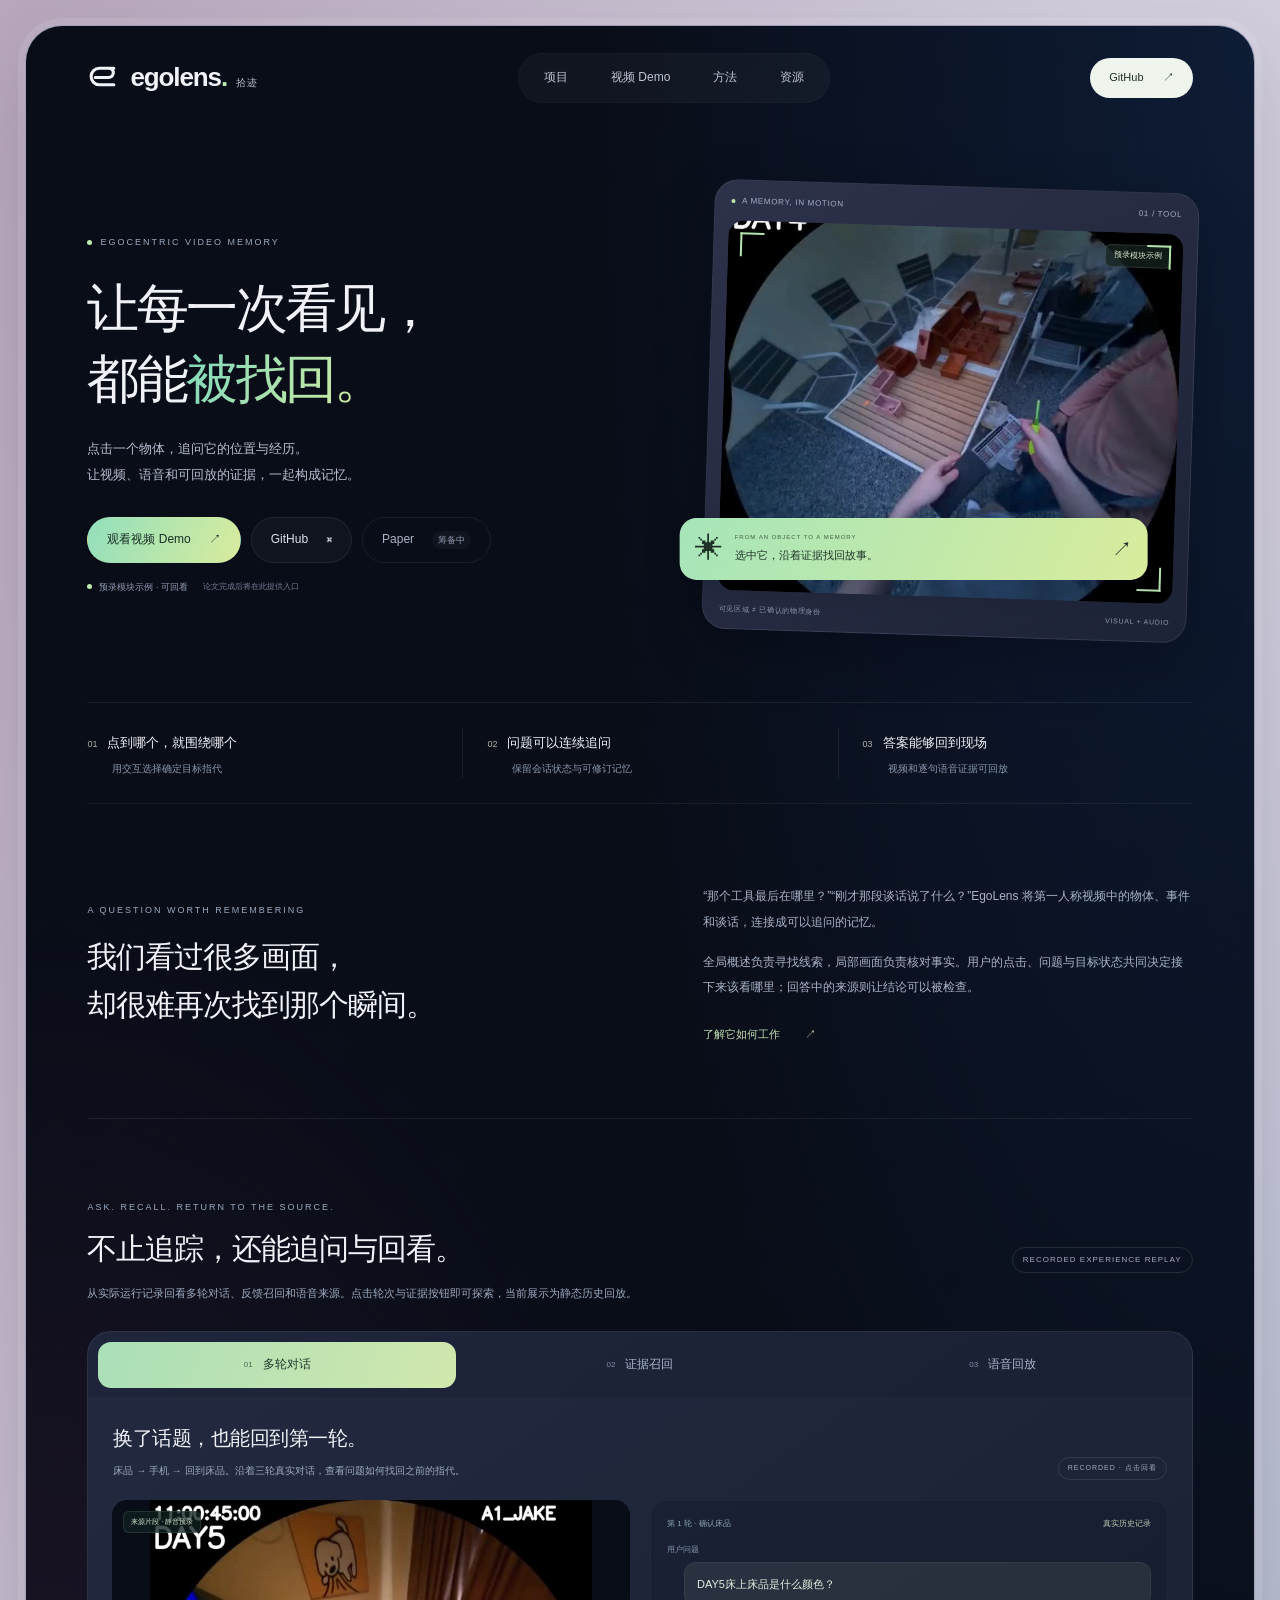
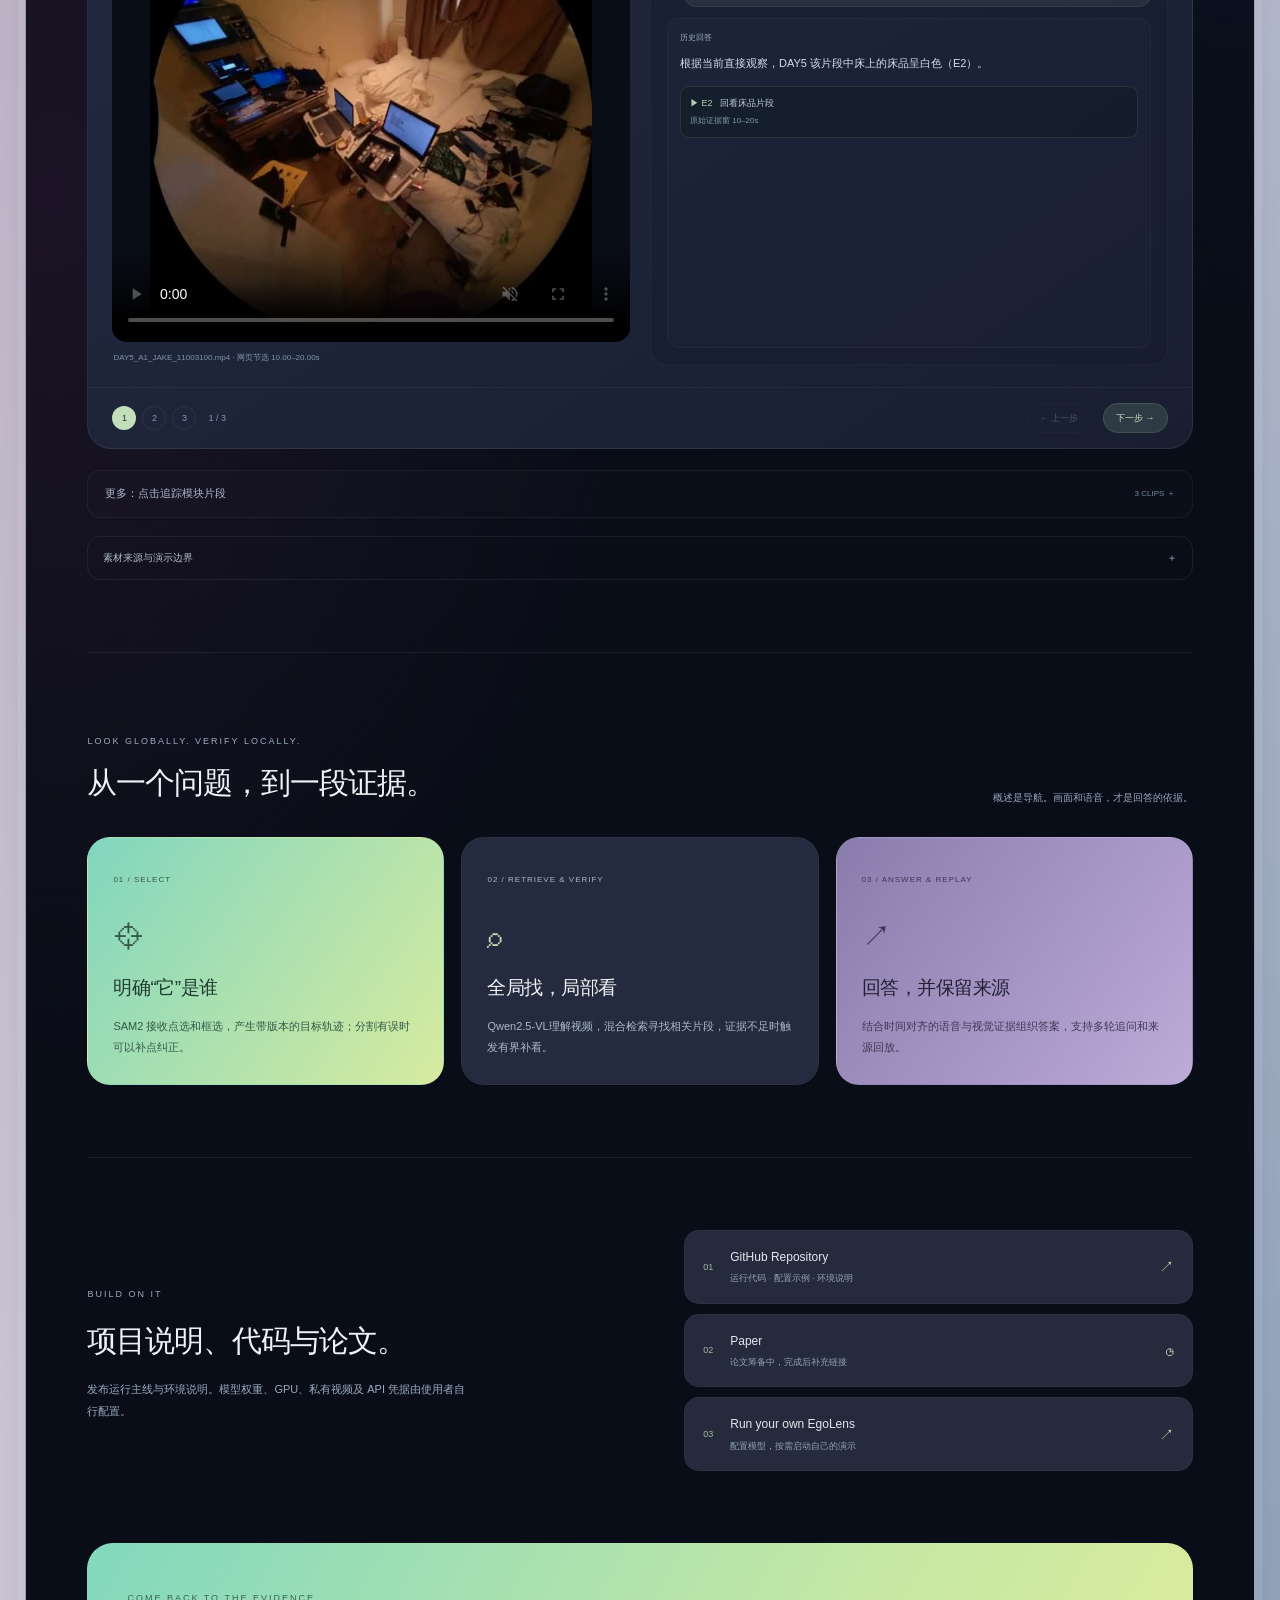
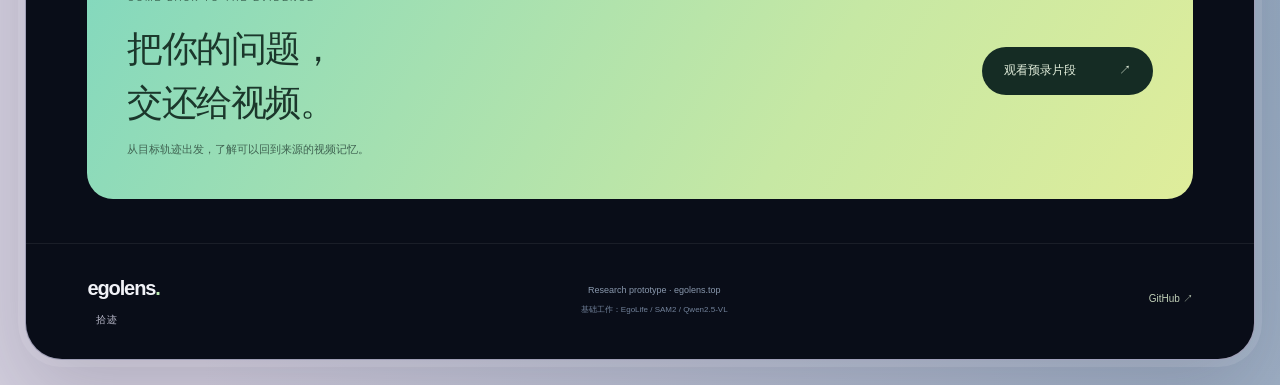
==== commit 200ebd12: "Publish static project page from 0a0294e" ====
--- a/index.html
+++ b/index.html
@@ -1,5 +1,5 @@
 <!doctype html>
-<html lang="zh-CN"><head><meta charset="utf-8"><meta name="viewport" content="width=device-width,initial-scale=1"><meta name="description" content="EgoLens 拾迹：点击物体，追溯事件，用可回放的视频与语音证据回答问题。"><meta name="theme-color" content="#090d18"><title>EgoLens 拾迹 · 让视频成为可追溯的记忆</title><link rel="icon" href="./assets/favicon.svg"><link rel="stylesheet" href="./assets/project.css"></head>
+<html lang="zh-CN"><head><meta charset="utf-8"><meta name="viewport" content="width=device-width,initial-scale=1"><meta name="description" content="EgoLens 拾迹：点击物体，追溯事件，用可回放的视频与语音证据回答问题。"><meta name="theme-color" content="#090d18"><title>EgoLens 拾迹 · 让视频成为可追溯的记忆</title><link rel="icon" href="./assets/favicon.svg"><link rel="stylesheet" href="./assets/project.css"><link rel="stylesheet" href="./assets/experience.css"></head>
 <body><div class="page-shell" id="top">
 <header><a class="brand" href="#top" aria-label="EgoLens 首页"><svg viewBox="0 0 32 32" fill="none" aria-hidden="true"><path d="M26 7H12a8 8 0 0 0 0 16h14M8 16h13a4.5 4.5 0 0 0 0-9" stroke="currentColor" stroke-width="3" stroke-linecap="round"/></svg><span>egolens<span class="mint">.</span><small>拾迹</small></span></a><nav aria-label="项目导航"><a href="#about">项目</a><a href="#demos">视频 Demo</a><a href="#method">方法</a><a href="#resources">资源</a></nav><a class="header-demo" href="https://github.com/heiheiheiha00/egolens" target="_blank" rel="noopener noreferrer">GitHub <span>↗</span></a></header>
 <main>
@@ -7,13 +7,14 @@
 <div class="hero-visual"><div class="visual-label"><span><i></i> A MEMORY, IN MOTION</span><span>01 / TOOL</span></div><div class="hero-video"><video muted loop playsinline autoplay preload="metadata" poster="./assets/demos/tool.jpg" aria-label="工具追踪预录模块示例"><source src="./assets/demos/tool.mp4" type="video/mp4"></video><span class="recorded-label">预录模块示例</span><span class="corner c1"></span><span class="corner c2"></span><span class="corner c3"></span><span class="corner c4"></span></div><div class="floating-card"><span class="orbit">✳</span><div><small>FROM AN OBJECT TO A MEMORY</small><b>选中它，沿着证据找回故事。</b></div><span>↗</span></div><div class="visual-foot"><span>可见区域 ≠ 已确认的物理身份</span><span>VISUAL + AUDIO</span></div></div></section>
 <section class="feature-strip" id="about"><div><span>01</span><b>点到哪个，就围绕哪个</b><p>用交互选择确定目标指代</p></div><div><span>02</span><b>问题可以连续追问</b><p>保留会话状态与可修订记忆</p></div><div><span>03</span><b>答案能够回到现场</b><p>视频和逐句语音证据可回放</p></div></section>
 <section class="section introduction"><div><span class="eyebrow">A QUESTION WORTH REMEMBERING</span><h2>我们看过很多画面，<br>却很难再次找到那个瞬间。</h2></div><div><p>“那个工具最后在哪里？”“刚才那段谈话说了什么？”EgoLens 将第一人称视频中的物体、事件和谈话，连接成可以追问的记忆。</p><p>全局概述负责寻找线索，局部画面负责核对事实。用户的点击、问题与目标状态共同决定接下来该看哪里；回答中的来源则让结论可以被检查。</p><a class="text-link" href="#method">了解它如何工作 <span>↗</span></a></div></section>
-<section class="section demo-section" id="demos"><div class="section-heading"><div><span class="eyebrow">SMALL MOMENTS. VISIBLE TRACES.</span><h2>先看几个视频片段。</h2></div><span class="section-badge">RECORDED MODULE DEMOS</span></div><p class="section-description">以下为已有追踪模块的预录片段，展示目标区域与轨迹输出；不是现场推理或完整问答演示。</p><div class="demo-grid">
-<article class="demo-card"><div class="demo-media"><video controls playsinline preload="none" poster="./assets/demos/tool.jpg" aria-label="工具与视角变化预录演示"><source src="./assets/demos/tool.mp4" type="video/mp4"></video><span>01 / VIEWPOINT</span></div><div class="demo-copy"><div><span class="tag">目标追踪</span><small>12 秒 · 静音</small></div><h3>跟随视角，追踪一个工具。</h3><p>在第一人称视角变化中查看目标区域，保留轨迹可能中断的边界。</p></div></article>
-<article class="demo-card"><div class="demo-media"><video controls playsinline preload="none" poster="./assets/demos/bowl.jpg" aria-label="餐具移动预录演示"><source src="./assets/demos/bowl.mp4" type="video/mp4"></video><span>02 / MOVEMENT</span></div><div class="demo-copy"><div><span class="tag lilac">局部移动</span><small>10 秒 · 静音</small></div><h3>从一件餐具，关注一次移动。</h3><p>局部片段中的可见轨迹。遮挡后的持续身份仍需要核验。</p></div></article>
-<article class="demo-card"><div class="demo-media"><video controls playsinline preload="none" poster="./assets/demos/bottles.jpg" aria-label="两个相似目标独立编号预录演示"><source src="./assets/demos/bottles.mp4" type="video/mp4"></video><span>03 / TWO OBJECTS</span></div><div class="demo-copy"><div><span class="tag peach">独立目标</span><small>13 秒 · 静音</small></div><h3>相似的外观，独立的编号。</h3><p>两个颜色区分的目标输出，展示显式选择；不等于跨日重识别。</p></div></article>
-</div><details class="media-credit"><summary>素材来源与演示边界 <span>＋</span></summary><p>视频来源：<a href="https://huggingface.co/datasets/lmms-lab/EgoLife" target="_blank" rel="noopener noreferrer">EgoLife 官方数据集</a>；EgoLens 添加追踪可视化。分别节选 DAY4_A1_JAKE_12253000 的0–12秒、DAY2_A1_JAKE_17163000 的2–12秒、DAY3_A1_JAKE_12000000 的0–13秒。数据集卡声明 MIT；代码与第三方依赖各遵循其许可。</p><p>这些是开发阶段的追踪模块输出，完整序列中仍存在mask丢失和关联错误。短片用于说明交互组件，不作为完整序列准确率或独立基准成绩。</p></details></section>
+<section class="section demo-section" id="demos"><div class="section-heading"><div><span class="eyebrow">ASK. RECALL. RETURN TO THE SOURCE.</span><h2>不止追踪，还能追问与回看。</h2></div><span class="section-badge">RECORDED EXPERIENCE REPLAY</span></div><p class="section-description">从实际运行记录回看多轮对话、反馈召回和语音来源。点击轮次与证据按钮即可探索，当前展示为静态历史回放。</p><div class="experience" id="experience" data-loaded="false"><div class="experience-tabs" id="experienceTabs" role="tablist" aria-label="选择演示能力"></div><div id="experiencePanel" role="tabpanel"><div class="experience-heading"><div><h3 id="caseTitle">正在载入历史回放…</h3><p id="caseIntro"></p></div><span>RECORDED · 点击回看</span></div><div class="experience-body"><div class="case-player"><div class="case-video-frame"><video id="caseVideo" controls playsinline preload="metadata" aria-label="所选记录的来源视频"></video><span id="casePlayLabel">来源片段</span></div><p class="case-source" id="caseSource"></p></div><div class="case-conversation"><div class="case-stage"><span id="caseStage"></span><span>真实历史记录</span></div><div class="case-history" id="caseHistory"></div><small id="caseQuestionLabel" style="font-size:8px;color:#8295ac;margin-bottom:5px">用户问题</small><p class="case-question" id="caseQuestion"></p><div class="case-answer-box"><small id="answerLabel">历史回答</small><p id="caseAnswer"></p><p class="case-note" id="caseNote"></p><div class="case-evidence-list" id="caseEvidence"></div></div></div></div><div class="case-controls"><div><div class="case-steps" id="caseSteps"></div><span id="caseProgress"></span></div><div><button class="step-button" id="casePrev" disabled>← 上一步</button><button class="step-button next-step" id="caseNext" disabled>下一步 →</button></div></div></div></div>
+<details class="tracking-extras"><summary>更多：点击追踪模块片段<span>3 CLIPS ＋</span></summary><div class="demo-grid">
+<article class="demo-card"><div class="demo-media"><video controls playsinline preload="none" poster="./assets/demos/tool.jpg" aria-label="工具与视角变化预录演示"><source src="./assets/demos/tool.mp4" type="video/mp4"></video><span>01 / VIEWPOINT</span></div><div class="demo-copy"><div><span class="tag">目标追踪</span><small>12 秒 · 静音</small></div><h3>跟随视角，追踪一个工具。</h3><p>在第一人称视角变化中，显示所选工具的区域与轨迹。</p></div></article>
+<article class="demo-card"><div class="demo-media"><video controls playsinline preload="none" poster="./assets/demos/bowl.jpg" aria-label="餐具移动预录演示"><source src="./assets/demos/bowl.mp4" type="video/mp4"></video><span>02 / MOVEMENT</span></div><div class="demo-copy"><div><span class="tag lilac">局部移动</span><small>10 秒 · 静音</small></div><h3>从一件餐具，关注一次移动。</h3><p>从选中的餐具出发，回看同一片段里的移动。</p></div></article>
+<article class="demo-card"><div class="demo-media"><video controls playsinline preload="none" poster="./assets/demos/bottles.jpg" aria-label="两个相似目标独立编号预录演示"><source src="./assets/demos/bottles.mp4" type="video/mp4"></video><span>03 / TWO OBJECTS</span></div><div class="demo-copy"><div><span class="tag peach">独立目标</span><small>13 秒 · 静音</small></div><h3>相似的外观，独立的编号。</h3><p>用不同颜色和编号，分别展示两个选中目标。</p></div></article>
+</div></details><details class="media-credit"><summary>素材来源与演示边界 <span>＋</span></summary><p>视频来源：<a href="https://huggingface.co/datasets/lmms-lab/EgoLife" target="_blank" rel="noopener noreferrer">EgoLife 官方数据集</a>；EgoLens 添加追踪可视化。分别节选 DAY4_A1_JAKE_12253000 的0–12秒、DAY2_A1_JAKE_17163000 的2–12秒、DAY3_A1_JAKE_12000000 的0–13秒。数据集卡声明 MIT；代码与第三方依赖各遵循其许可。</p><p>问答回放来自已完成的真实运行记录；视频为原始证据的网页节选。多轮对话使用DAY5床品与DAY6手机片段，反馈召回使用DAY2电脑接触前0–8秒，语音来源为DAY4连续录像649.834–659.310秒。展示中的历史回答或摘录均不产生新的模型推理。</p></details></section>
 <section class="section method-section" id="method"><div class="section-heading"><div><span class="eyebrow">LOOK GLOBALLY. VERIFY LOCALLY.</span><h2>从一个问题，到一段证据。</h2></div><p>概述是导航。画面和语音，才是回答的依据。</p></div><div class="method-grid"><article class="mint-card"><span>01 / SELECT</span><div class="method-icon">⌖</div><h3>明确“它”是谁</h3><p>SAM2 接收点选和框选，产生带版本的目标轨迹；分割有误时可以补点纠正。</p></article><article><span>02 / RETRIEVE & VERIFY</span><div class="method-icon">⌕</div><h3>全局找，局部看</h3><p>Qwen2.5-VL理解视频，混合检索寻找相关片段，证据不足时触发有界补看。</p></article><article class="lilac-card"><span>03 / ANSWER & REPLAY</span><div class="method-icon">↗</div><h3>回答，并保留来源</h3><p>结合时间对齐的语音与视觉证据组织答案，支持多轮追问和来源回放。</p></article></div></section>
 <section class="section resource-section" id="resources"><div><span class="eyebrow">BUILD ON IT</span><h2>项目说明、代码与论文。</h2><p>发布运行主线与环境说明。模型权重、GPU、私有视频及 API 凭据由使用者自行配置。</p></div><div class="resource-links"><a href="https://github.com/heiheiheiha00/egolens" target="_blank" rel="noopener noreferrer"><span>01</span><div><b>GitHub Repository</b><small>运行代码 · 配置示例 · 环境说明</small></div><i>↗</i></a><button id="paperResource"><span>02</span><div><b>Paper</b><small>论文筹备中，完成后补充链接</small></div><i>◷</i></button><a href="https://github.com/heiheiheiha00/egolens/blob/main/docs/DEPLOYMENT.md" target="_blank" rel="noopener noreferrer"><span>03</span><div><b>Run your own EgoLens</b><small>配置模型，按需启动自己的演示</small></div><i>↗</i></a></div></section>
 <section class="closing"><div><span class="eyebrow">COME BACK TO THE EVIDENCE</span><h2>把你的问题，<br>交还给视频。</h2><p>从目标轨迹出发，了解可以回到来源的视频记忆。</p></div><a class="button closing-button" href="#demos">观看预录片段 <span>↗</span></a></section>
 </main><footer><a class="brand" href="#top"><span>egolens<span class="mint">.</span><small>拾迹</small></span></a><div><span>Research prototype · egolens.top</span><small>基础工作：<a href="https://github.com/EvolvingLMMs-Lab/EgoLife" target="_blank" rel="noopener noreferrer">EgoLife</a> / <a href="https://github.com/facebookresearch/sam2" target="_blank" rel="noopener noreferrer">SAM2</a> / <a href="https://github.com/QwenLM/Qwen2.5-VL" target="_blank" rel="noopener noreferrer">Qwen2.5-VL</a></small></div><a href="https://github.com/heiheiheiha00/egolens" target="_blank" rel="noopener noreferrer">GitHub ↗</a></footer>
-</div><dialog id="notice"><button class="dialog-close" aria-label="关闭">×</button><span class="eyebrow">EGOLENS</span><h2 id="noticeTitle"></h2><p id="noticeText"></p><button class="button primary" id="noticeOkay">知道了</button></dialog><script src="./assets/project.js"></script></body></html>
+</div><dialog id="notice"><button class="dialog-close" aria-label="关闭">×</button><span class="eyebrow">EGOLENS</span><h2 id="noticeTitle"></h2><p id="noticeText"></p><button class="button primary" id="noticeOkay">知道了</button></dialog><script src="./assets/project.js"></script><script src="./assets/experience.js"></script></body></html>
--- a/assets/experience.css
+++ b/assets/experience.css
@@ -0,0 +1,4 @@
+.experience{margin-top:27px;border:1px solid #ffffff10;border-radius:24px;background:linear-gradient(145deg,#232a40,#191f31);overflow:hidden}.experience-tabs{display:flex;gap:5px;padding:10px;background:#0c15252e;border-bottom:1px solid #ffffff08}.experience-tabs button{flex:1;display:flex;justify-content:center;align-items:center;gap:10px;font-size:12px;color:#a9b6ce;background:transparent;border:0;border-radius:13px;padding:12px 10px}.experience-tabs button>span{font-size:8px;color:#7b8ea8}.experience-tabs button[aria-selected=true]{background:linear-gradient(110deg,#aadfb8,#d1e7ad);color:#1d372b}.experience-tabs button[aria-selected=true]>span{color:#456e55}.experience-heading{padding:23px 25px 20px;display:flex;align-items:end;justify-content:space-between;gap:25px}.experience-heading h3{font-size:20px;font-weight:500;line-height:1.6;letter-spacing:-.5px}.experience-heading p{font-size:10px;color:#9babc3;line-height:1.9;max-width:400px;margin-top:7px}.experience-heading>span{font-size:7px;letter-spacing:1px;white-space:nowrap;color:#9eacbc;border:1px solid #d5c9e41f;border-radius:14px;padding:4px 9px}.experience-body{display:grid;grid-template-columns:1fr 1fr;gap:20px;padding:0 24px 22px}.case-player{min-width:0}.case-video-frame{aspect-ratio:1.17;background:#090d17;border-radius:15px;overflow:hidden;position:relative}.case-video-frame video{width:100%;height:100%;object-fit:contain}.case-video-frame>span{position:absolute;top:11px;left:11px;font-size:7px;background:#102020c7;color:#d4e5d0;border:1px solid #b6cead22;border-radius:6px;padding:4px 7px;pointer-events:none}.case-source{font-size:8px;color:#7f93ac;line-height:1.8;padding:9px 1px 0;overflow-wrap:anywhere}.case-conversation{background:#121a2c55;border:1px solid #ffffff08;border-radius:16px;padding:16px;display:flex;flex-direction:column;min-width:0}.case-stage{display:flex;align-items:center;justify-content:space-between;font-size:8px;color:#8da4b7;margin-bottom:12px}.case-stage>span:last-child{color:#b9c8af}.case-history{display:grid;gap:5px;margin-bottom:9px}.case-history:empty{display:none}.case-history button{background:none;border:0;border-bottom:1px solid #ffffff08;text-align:left;padding:5px 0 8px;color:#7d91ac;font-size:9px;display:flex;gap:7px}.case-history span{border-radius:50%;width:15px;height:15px;flex-shrink:0;background:#b8c8dd0c;text-align:center;font-size:8px}.case-question{font-size:11px;color:#e4ebde;line-height:1.9;background:#c6dfb816;border:1px solid #b7dba912;border-radius:12px;padding:11px 12px;margin-left:17px}.case-answer-box{margin-top:11px;background:#ffffff04;border:1px solid #ffffff08;border-radius:12px;padding:12px;flex:1}.case-answer-box>small{display:block;font-size:8px;color:#9baec0;margin-bottom:7px}.case-answer-box>p{font-size:11px;line-height:1.95;color:#d4ddeb;white-space:pre-wrap}.case-note{font-size:9px;line-height:1.8;color:#c9bee1;margin:10px 0 0}.case-note:empty{display:none}.case-evidence-list{display:grid;gap:6px;margin-top:12px}.case-evidence{background:#0e1b2373;border:1px solid #bed8b51f;border-radius:9px;padding:8px 9px;color:#b5ccb0;display:flex;flex-wrap:wrap;text-align:left;gap:3px 7px;align-items:center}.case-evidence>span{font-size:9px}.case-evidence>b{font-size:9px;font-weight:400;color:#bec9d9}.case-evidence>small{font-size:8px;width:100%;color:#7e97a4}.case-controls{display:flex;align-items:center;justify-content:space-between;gap:10px;padding:15px 24px;border-top:1px solid #ffffff09}.case-controls>div{display:flex;align-items:center;gap:12px}.case-controls>div>span{font-size:9px;color:#8998b3}.case-steps{display:flex;gap:6px}.case-steps>button{border:1px solid #ffffff10;border-radius:50%;height:24px;width:24px;padding:0;background:none;color:#869ab6;font-size:9px}.case-steps>button[aria-current=step]{background:#c2dfb9;color:#1b3629;border-color:transparent}.case-controls .step-button{border:1px solid #ffffff12;border-radius:15px;font-size:9px;color:#bcc5d7;background:#ffffff05;padding:6px 12px}.case-controls .step-button:disabled{opacity:.3;cursor:not-allowed}.case-controls .next-step{background:#b3dfb524;color:#d2e7c5;border-color:#b3dfb526}.tracking-extras{margin-top:21px}.tracking-extras>summary{cursor:pointer;display:flex;justify-content:space-between;align-items:center;padding:13px 17px;border:1px solid #ffffff0d;border-radius:13px;font-size:11px;color:#acb8ca;background:#ffffff03}.tracking-extras>summary span{font-size:8px;color:#7286a2}.tracking-extras .demo-grid{margin-top:17px}
+@media(max-width:1050px){.experience-body{gap:13px;padding:0 18px 18px}.experience-heading{padding:20px}.experience-heading>span{display:none}.experience-heading h3{font-size:18px}.case-conversation{padding:12px}.case-question,.case-answer-box>p{font-size:10px}.case-note{font-size:8px}}
+@media(max-width:760px){.experience-body{grid-template-columns:1fr;padding:0 17px 18px}.case-video-frame{aspect-ratio:1.55}.experience-tabs button{font-size:10px;gap:6px;padding:10px 5px}.experience-heading{padding:20px 18px}.experience-heading h3{font-size:19px}.experience-heading p{font-size:10px}.case-conversation{padding:14px}.case-question,.case-answer-box>p{font-size:12px}.case-history button{font-size:10px}.case-answer-box>small{font-size:9px}.case-note{font-size:10px}.case-evidence>b,.case-evidence>span{font-size:10px}.case-evidence>small{font-size:9px}.case-controls{padding:13px 17px}.case-controls .step-button{font-size:10px}.case-steps>button{height:22px;width:22px}.case-controls>div{gap:7px}.tracking-extras>summary{font-size:10px}}
+@media(max-width:430px){.experience{border-radius:18px}.experience-tabs{padding:8px 6px;gap:2px}.experience-tabs button{font-size:10px;padding:10px 5px;gap:5px}.experience-tabs button>span{font-size:7px}.case-video-frame{aspect-ratio:1.2}.case-controls{flex-wrap:wrap;gap:12px}.case-controls>div:last-child{margin-left:auto}.experience-heading h3{font-size:18px}}
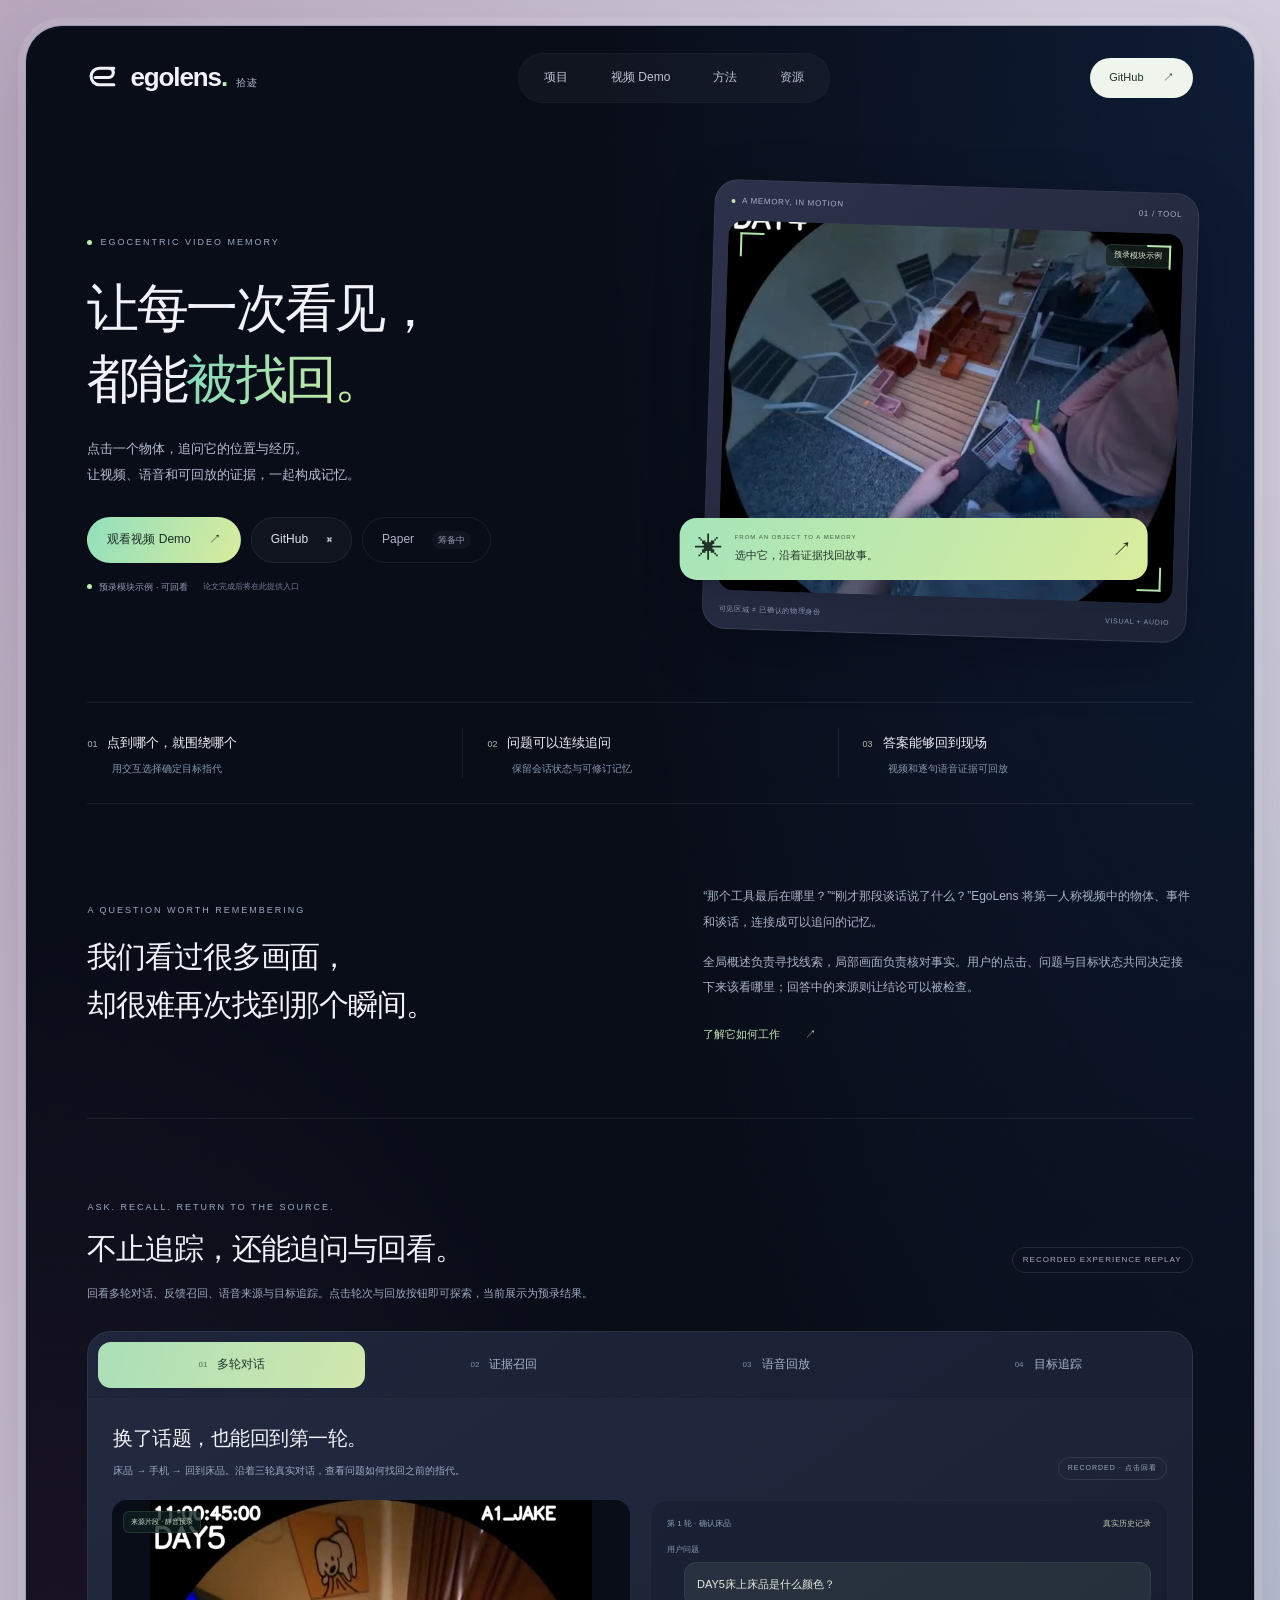
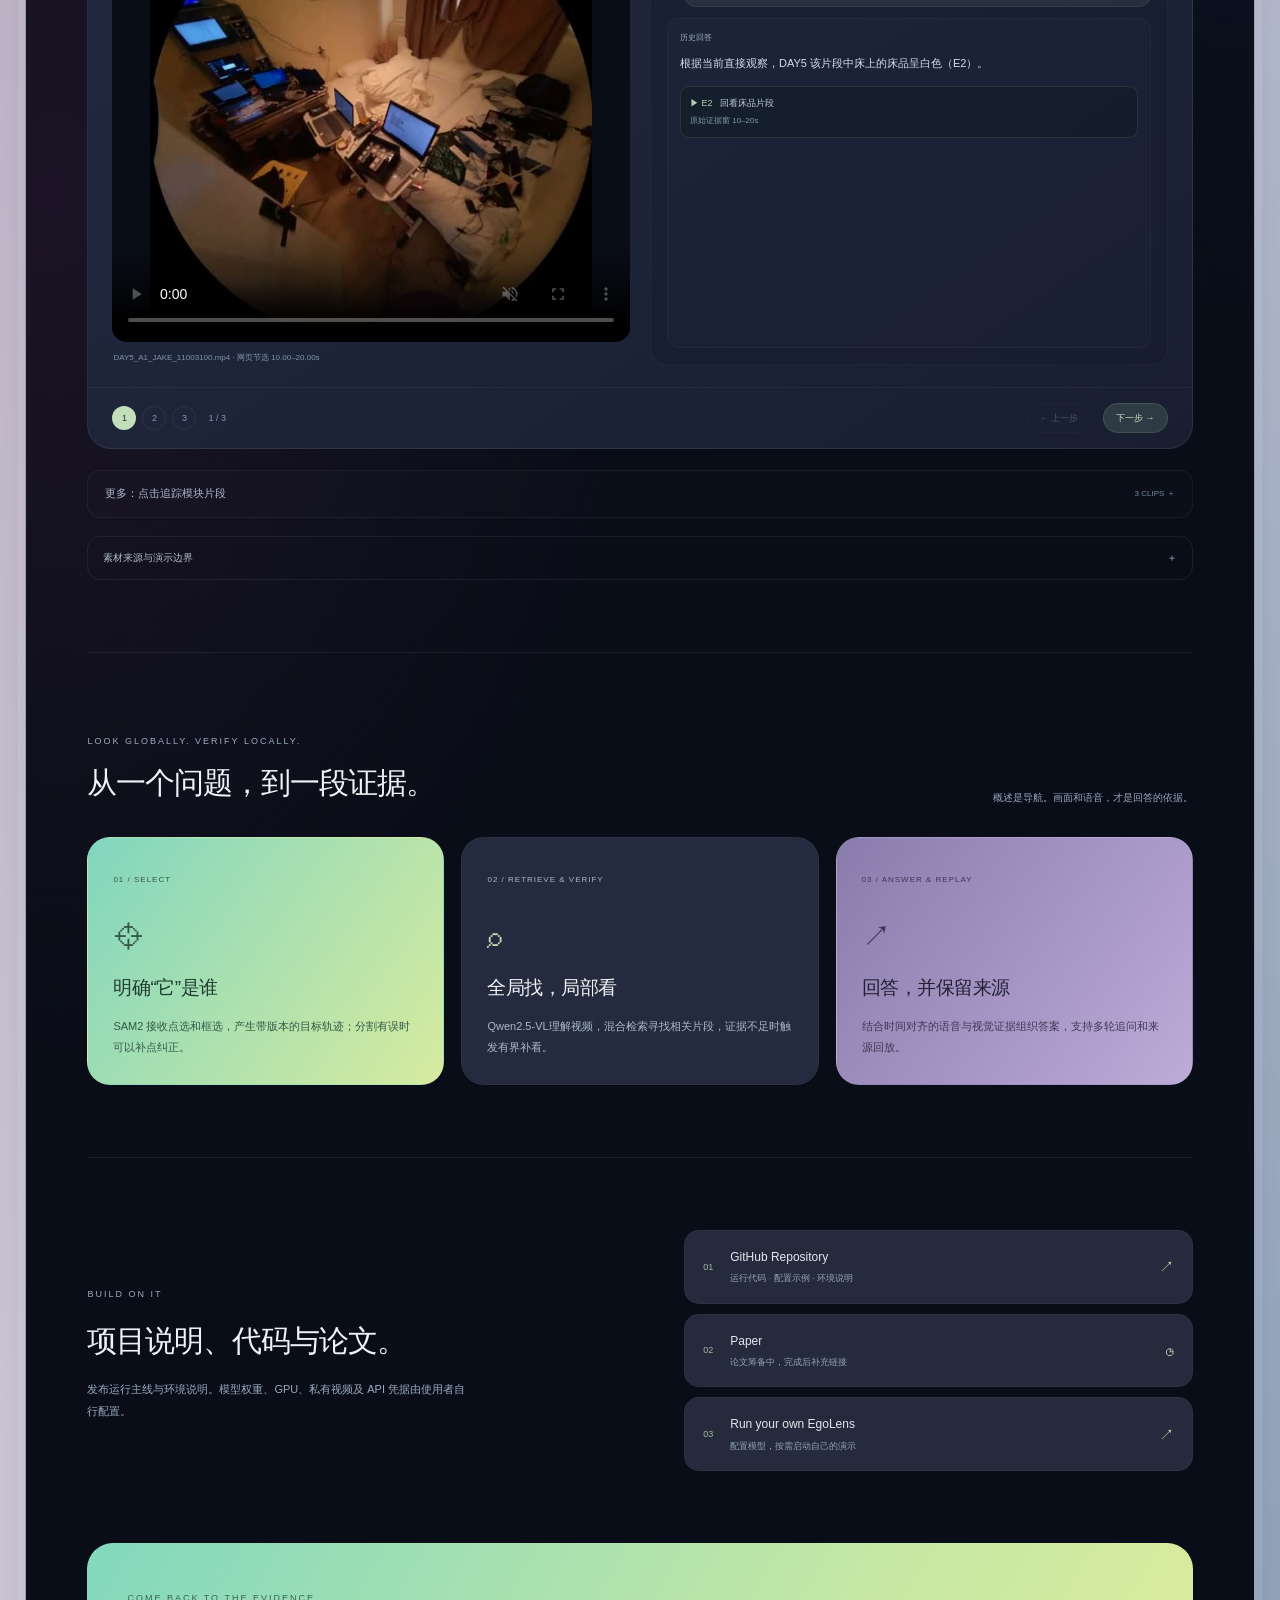
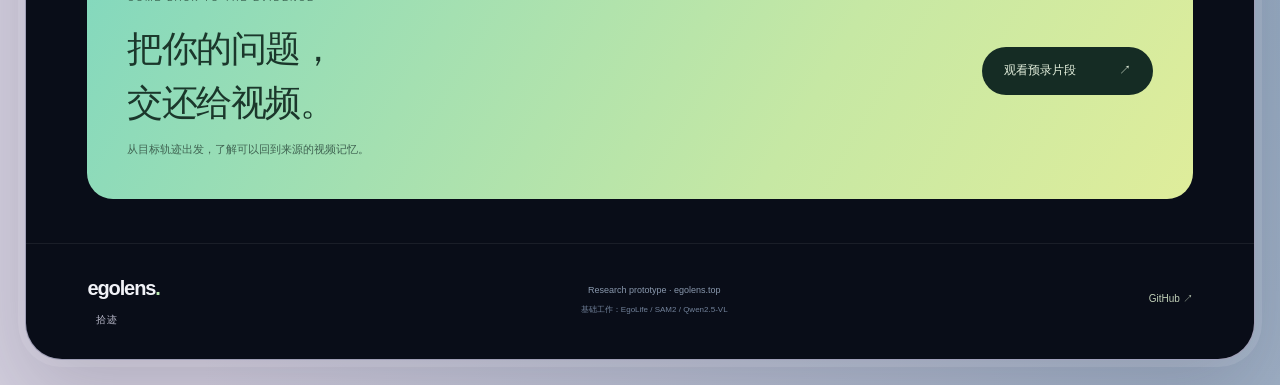
==== commit e7f3c49f: "Publish static project page from 4bbf4f9" ====
--- a/index.html
+++ b/index.html
@@ -7,7 +7,7 @@
 <div class="hero-visual"><div class="visual-label"><span><i></i> A MEMORY, IN MOTION</span><span>01 / TOOL</span></div><div class="hero-video"><video muted loop playsinline autoplay preload="metadata" poster="./assets/demos/tool.jpg" aria-label="工具追踪预录模块示例"><source src="./assets/demos/tool.mp4" type="video/mp4"></video><span class="recorded-label">预录模块示例</span><span class="corner c1"></span><span class="corner c2"></span><span class="corner c3"></span><span class="corner c4"></span></div><div class="floating-card"><span class="orbit">✳</span><div><small>FROM AN OBJECT TO A MEMORY</small><b>选中它，沿着证据找回故事。</b></div><span>↗</span></div><div class="visual-foot"><span>可见区域 ≠ 已确认的物理身份</span><span>VISUAL + AUDIO</span></div></div></section>
 <section class="feature-strip" id="about"><div><span>01</span><b>点到哪个，就围绕哪个</b><p>用交互选择确定目标指代</p></div><div><span>02</span><b>问题可以连续追问</b><p>保留会话状态与可修订记忆</p></div><div><span>03</span><b>答案能够回到现场</b><p>视频和逐句语音证据可回放</p></div></section>
 <section class="section introduction"><div><span class="eyebrow">A QUESTION WORTH REMEMBERING</span><h2>我们看过很多画面，<br>却很难再次找到那个瞬间。</h2></div><div><p>“那个工具最后在哪里？”“刚才那段谈话说了什么？”EgoLens 将第一人称视频中的物体、事件和谈话，连接成可以追问的记忆。</p><p>全局概述负责寻找线索，局部画面负责核对事实。用户的点击、问题与目标状态共同决定接下来该看哪里；回答中的来源则让结论可以被检查。</p><a class="text-link" href="#method">了解它如何工作 <span>↗</span></a></div></section>
-<section class="section demo-section" id="demos"><div class="section-heading"><div><span class="eyebrow">ASK. RECALL. RETURN TO THE SOURCE.</span><h2>不止追踪，还能追问与回看。</h2></div><span class="section-badge">RECORDED EXPERIENCE REPLAY</span></div><p class="section-description">从实际运行记录回看多轮对话、反馈召回和语音来源。点击轮次与证据按钮即可探索，当前展示为静态历史回放。</p><div class="experience" id="experience" data-loaded="false"><div class="experience-tabs" id="experienceTabs" role="tablist" aria-label="选择演示能力"></div><div id="experiencePanel" role="tabpanel"><div class="experience-heading"><div><h3 id="caseTitle">正在载入历史回放…</h3><p id="caseIntro"></p></div><span>RECORDED · 点击回看</span></div><div class="experience-body"><div class="case-player"><div class="case-video-frame"><video id="caseVideo" controls playsinline preload="metadata" aria-label="所选记录的来源视频"></video><span id="casePlayLabel">来源片段</span></div><p class="case-source" id="caseSource"></p></div><div class="case-conversation"><div class="case-stage"><span id="caseStage"></span><span>真实历史记录</span></div><div class="case-history" id="caseHistory"></div><small id="caseQuestionLabel" style="font-size:8px;color:#8295ac;margin-bottom:5px">用户问题</small><p class="case-question" id="caseQuestion"></p><div class="case-answer-box"><small id="answerLabel">历史回答</small><p id="caseAnswer"></p><p class="case-note" id="caseNote"></p><div class="case-evidence-list" id="caseEvidence"></div></div></div></div><div class="case-controls"><div><div class="case-steps" id="caseSteps"></div><span id="caseProgress"></span></div><div><button class="step-button" id="casePrev" disabled>← 上一步</button><button class="step-button next-step" id="caseNext" disabled>下一步 →</button></div></div></div></div>
+<section class="section demo-section" id="demos"><div class="section-heading"><div><span class="eyebrow">ASK. RECALL. RETURN TO THE SOURCE.</span><h2>不止追踪，还能追问与回看。</h2></div><span class="section-badge">RECORDED EXPERIENCE REPLAY</span></div><p class="section-description">回看多轮对话、反馈召回、语音来源与目标追踪。点击轮次与回放按钮即可探索，当前展示为预录结果。</p><div class="experience" id="experience" data-loaded="false"><div class="experience-tabs" id="experienceTabs" role="tablist" aria-label="选择演示能力"></div><div id="experiencePanel" role="tabpanel"><div class="experience-heading"><div><h3 id="caseTitle">正在载入历史回放…</h3><p id="caseIntro"></p></div><span>RECORDED · 点击回看</span></div><div class="experience-body"><div class="case-player"><div class="case-video-frame"><video id="caseVideo" controls playsinline preload="metadata" aria-label="所选记录的来源视频"></video><span id="casePlayLabel">来源片段</span></div><p class="case-source" id="caseSource"></p></div><div class="case-conversation"><div class="case-stage"><span id="caseStage"></span><span>真实历史记录</span></div><div class="case-history" id="caseHistory"></div><small id="caseQuestionLabel" style="font-size:8px;color:#8295ac;margin-bottom:5px">用户问题</small><p class="case-question" id="caseQuestion"></p><div class="case-answer-box"><small id="answerLabel">历史回答</small><p id="caseAnswer"></p><p class="case-note" id="caseNote"></p><div class="case-evidence-list" id="caseEvidence"></div></div></div></div><div class="case-controls"><div><div class="case-steps" id="caseSteps"></div><span id="caseProgress"></span></div><div><button class="step-button" id="casePrev" disabled>← 上一步</button><button class="step-button next-step" id="caseNext" disabled>下一步 →</button></div></div></div></div>
 <details class="tracking-extras"><summary>更多：点击追踪模块片段<span>3 CLIPS ＋</span></summary><div class="demo-grid">
 <article class="demo-card"><div class="demo-media"><video controls playsinline preload="none" poster="./assets/demos/tool.jpg" aria-label="工具与视角变化预录演示"><source src="./assets/demos/tool.mp4" type="video/mp4"></video><span>01 / VIEWPOINT</span></div><div class="demo-copy"><div><span class="tag">目标追踪</span><small>12 秒 · 静音</small></div><h3>跟随视角，追踪一个工具。</h3><p>在第一人称视角变化中，显示所选工具的区域与轨迹。</p></div></article>
 <article class="demo-card"><div class="demo-media"><video controls playsinline preload="none" poster="./assets/demos/bowl.jpg" aria-label="餐具移动预录演示"><source src="./assets/demos/bowl.mp4" type="video/mp4"></video><span>02 / MOVEMENT</span></div><div class="demo-copy"><div><span class="tag lilac">局部移动</span><small>10 秒 · 静音</small></div><h3>从一件餐具，关注一次移动。</h3><p>从选中的餐具出发，回看同一片段里的移动。</p></div></article>
--- a/assets/experience.css
+++ b/assets/experience.css
@@ -1,4 +1,4 @@
 .experience{margin-top:27px;border:1px solid #ffffff10;border-radius:24px;background:linear-gradient(145deg,#232a40,#191f31);overflow:hidden}.experience-tabs{display:flex;gap:5px;padding:10px;background:#0c15252e;border-bottom:1px solid #ffffff08}.experience-tabs button{flex:1;display:flex;justify-content:center;align-items:center;gap:10px;font-size:12px;color:#a9b6ce;background:transparent;border:0;border-radius:13px;padding:12px 10px}.experience-tabs button>span{font-size:8px;color:#7b8ea8}.experience-tabs button[aria-selected=true]{background:linear-gradient(110deg,#aadfb8,#d1e7ad);color:#1d372b}.experience-tabs button[aria-selected=true]>span{color:#456e55}.experience-heading{padding:23px 25px 20px;display:flex;align-items:end;justify-content:space-between;gap:25px}.experience-heading h3{font-size:20px;font-weight:500;line-height:1.6;letter-spacing:-.5px}.experience-heading p{font-size:10px;color:#9babc3;line-height:1.9;max-width:400px;margin-top:7px}.experience-heading>span{font-size:7px;letter-spacing:1px;white-space:nowrap;color:#9eacbc;border:1px solid #d5c9e41f;border-radius:14px;padding:4px 9px}.experience-body{display:grid;grid-template-columns:1fr 1fr;gap:20px;padding:0 24px 22px}.case-player{min-width:0}.case-video-frame{aspect-ratio:1.17;background:#090d17;border-radius:15px;overflow:hidden;position:relative}.case-video-frame video{width:100%;height:100%;object-fit:contain}.case-video-frame>span{position:absolute;top:11px;left:11px;font-size:7px;background:#102020c7;color:#d4e5d0;border:1px solid #b6cead22;border-radius:6px;padding:4px 7px;pointer-events:none}.case-source{font-size:8px;color:#7f93ac;line-height:1.8;padding:9px 1px 0;overflow-wrap:anywhere}.case-conversation{background:#121a2c55;border:1px solid #ffffff08;border-radius:16px;padding:16px;display:flex;flex-direction:column;min-width:0}.case-stage{display:flex;align-items:center;justify-content:space-between;font-size:8px;color:#8da4b7;margin-bottom:12px}.case-stage>span:last-child{color:#b9c8af}.case-history{display:grid;gap:5px;margin-bottom:9px}.case-history:empty{display:none}.case-history button{background:none;border:0;border-bottom:1px solid #ffffff08;text-align:left;padding:5px 0 8px;color:#7d91ac;font-size:9px;display:flex;gap:7px}.case-history span{border-radius:50%;width:15px;height:15px;flex-shrink:0;background:#b8c8dd0c;text-align:center;font-size:8px}.case-question{font-size:11px;color:#e4ebde;line-height:1.9;background:#c6dfb816;border:1px solid #b7dba912;border-radius:12px;padding:11px 12px;margin-left:17px}.case-answer-box{margin-top:11px;background:#ffffff04;border:1px solid #ffffff08;border-radius:12px;padding:12px;flex:1}.case-answer-box>small{display:block;font-size:8px;color:#9baec0;margin-bottom:7px}.case-answer-box>p{font-size:11px;line-height:1.95;color:#d4ddeb;white-space:pre-wrap}.case-note{font-size:9px;line-height:1.8;color:#c9bee1;margin:10px 0 0}.case-note:empty{display:none}.case-evidence-list{display:grid;gap:6px;margin-top:12px}.case-evidence{background:#0e1b2373;border:1px solid #bed8b51f;border-radius:9px;padding:8px 9px;color:#b5ccb0;display:flex;flex-wrap:wrap;text-align:left;gap:3px 7px;align-items:center}.case-evidence>span{font-size:9px}.case-evidence>b{font-size:9px;font-weight:400;color:#bec9d9}.case-evidence>small{font-size:8px;width:100%;color:#7e97a4}.case-controls{display:flex;align-items:center;justify-content:space-between;gap:10px;padding:15px 24px;border-top:1px solid #ffffff09}.case-controls>div{display:flex;align-items:center;gap:12px}.case-controls>div>span{font-size:9px;color:#8998b3}.case-steps{display:flex;gap:6px}.case-steps>button{border:1px solid #ffffff10;border-radius:50%;height:24px;width:24px;padding:0;background:none;color:#869ab6;font-size:9px}.case-steps>button[aria-current=step]{background:#c2dfb9;color:#1b3629;border-color:transparent}.case-controls .step-button{border:1px solid #ffffff12;border-radius:15px;font-size:9px;color:#bcc5d7;background:#ffffff05;padding:6px 12px}.case-controls .step-button:disabled{opacity:.3;cursor:not-allowed}.case-controls .next-step{background:#b3dfb524;color:#d2e7c5;border-color:#b3dfb526}.tracking-extras{margin-top:21px}.tracking-extras>summary{cursor:pointer;display:flex;justify-content:space-between;align-items:center;padding:13px 17px;border:1px solid #ffffff0d;border-radius:13px;font-size:11px;color:#acb8ca;background:#ffffff03}.tracking-extras>summary span{font-size:8px;color:#7286a2}.tracking-extras .demo-grid{margin-top:17px}
 @media(max-width:1050px){.experience-body{gap:13px;padding:0 18px 18px}.experience-heading{padding:20px}.experience-heading>span{display:none}.experience-heading h3{font-size:18px}.case-conversation{padding:12px}.case-question,.case-answer-box>p{font-size:10px}.case-note{font-size:8px}}
-@media(max-width:760px){.experience-body{grid-template-columns:1fr;padding:0 17px 18px}.case-video-frame{aspect-ratio:1.55}.experience-tabs button{font-size:10px;gap:6px;padding:10px 5px}.experience-heading{padding:20px 18px}.experience-heading h3{font-size:19px}.experience-heading p{font-size:10px}.case-conversation{padding:14px}.case-question,.case-answer-box>p{font-size:12px}.case-history button{font-size:10px}.case-answer-box>small{font-size:9px}.case-note{font-size:10px}.case-evidence>b,.case-evidence>span{font-size:10px}.case-evidence>small{font-size:9px}.case-controls{padding:13px 17px}.case-controls .step-button{font-size:10px}.case-steps>button{height:22px;width:22px}.case-controls>div{gap:7px}.tracking-extras>summary{font-size:10px}}
+@media(max-width:760px){.experience-body{grid-template-columns:1fr;padding:0 17px 18px}.case-video-frame{aspect-ratio:1.55}.experience-tabs{display:grid;grid-template-columns:repeat(2,minmax(0,1fr))}.experience-tabs button{font-size:10px;gap:6px;padding:10px 5px}.experience-heading{padding:20px 18px}.experience-heading h3{font-size:19px}.experience-heading p{font-size:10px}.case-conversation{padding:14px}.case-question,.case-answer-box>p{font-size:12px}.case-history button{font-size:10px}.case-answer-box>small{font-size:9px}.case-note{font-size:10px}.case-evidence>b,.case-evidence>span{font-size:10px}.case-evidence>small{font-size:9px}.case-controls{padding:13px 17px}.case-controls .step-button{font-size:10px}.case-steps>button{height:22px;width:22px}.case-controls>div{gap:7px}.tracking-extras>summary{font-size:10px}}
 @media(max-width:430px){.experience{border-radius:18px}.experience-tabs{padding:8px 6px;gap:2px}.experience-tabs button{font-size:10px;padding:10px 5px;gap:5px}.experience-tabs button>span{font-size:7px}.case-video-frame{aspect-ratio:1.2}.case-controls{flex-wrap:wrap;gap:12px}.case-controls>div:last-child{margin-left:auto}.experience-heading h3{font-size:18px}}
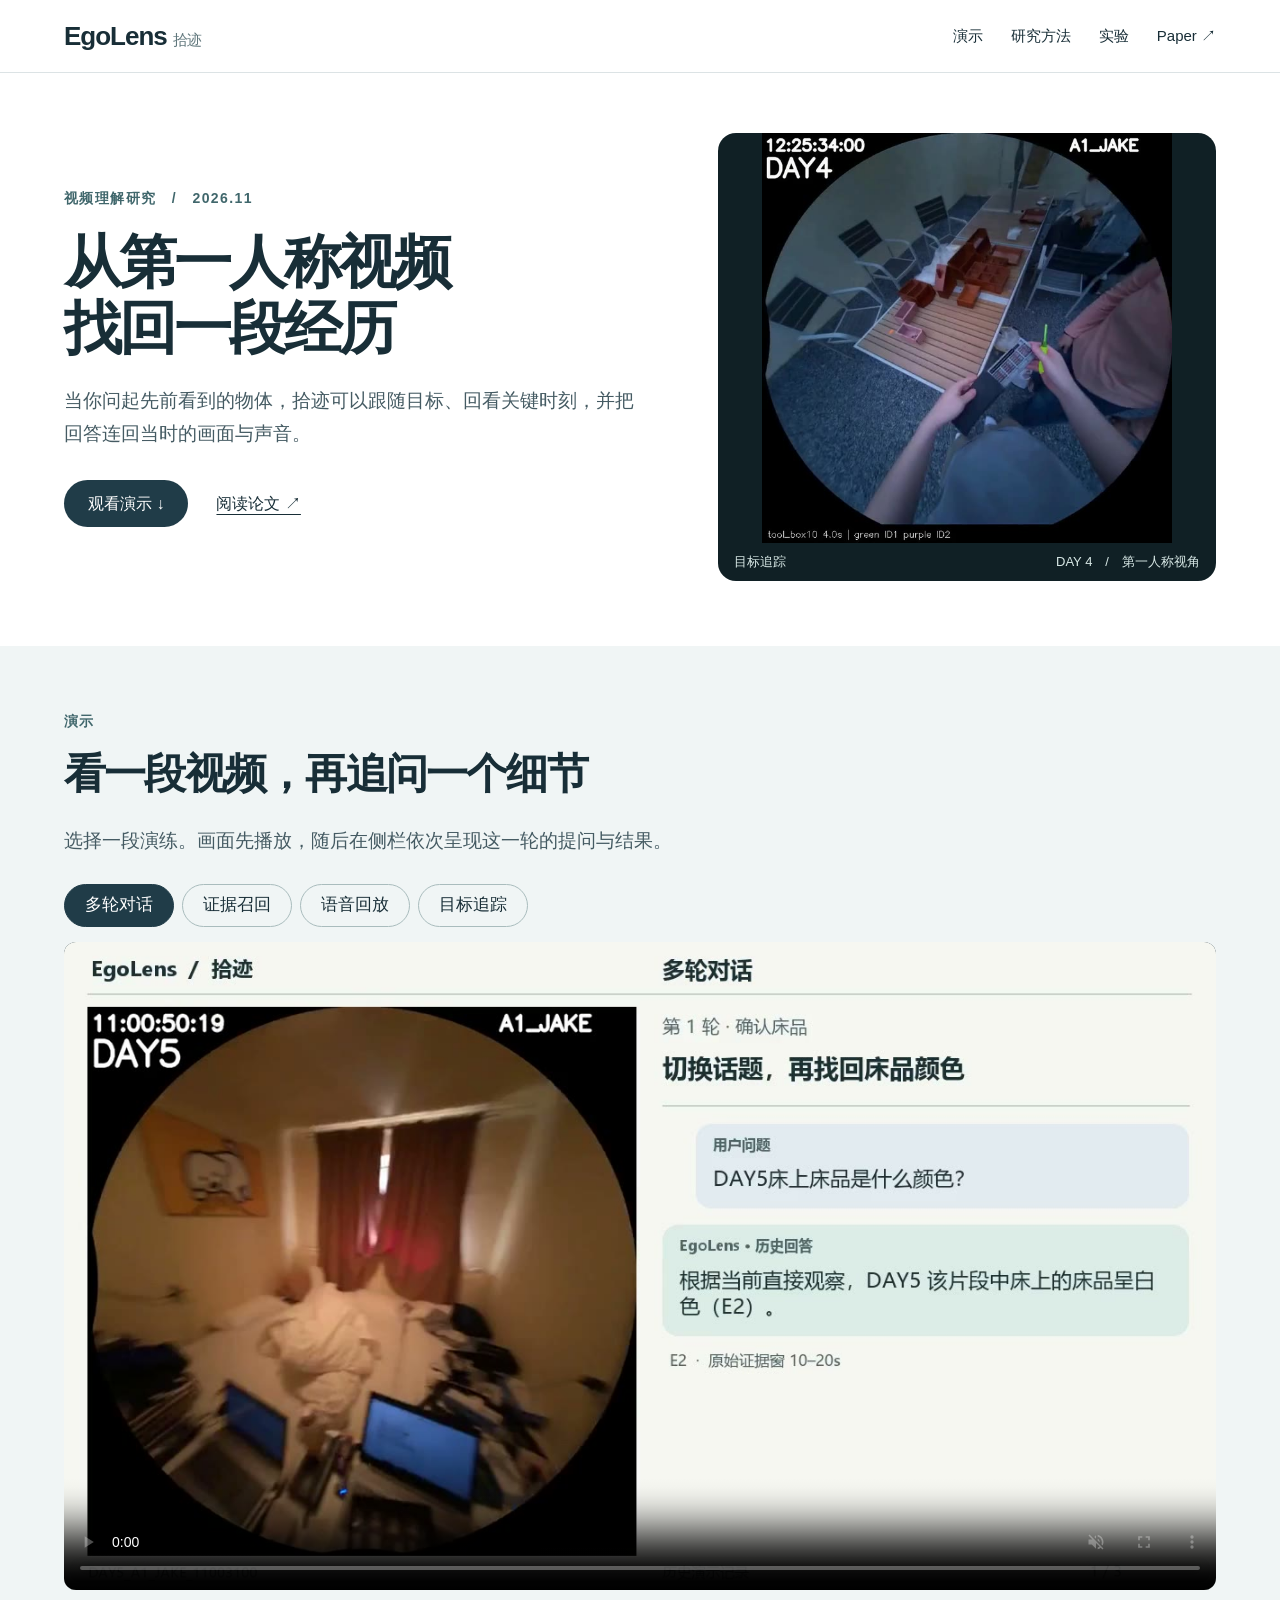
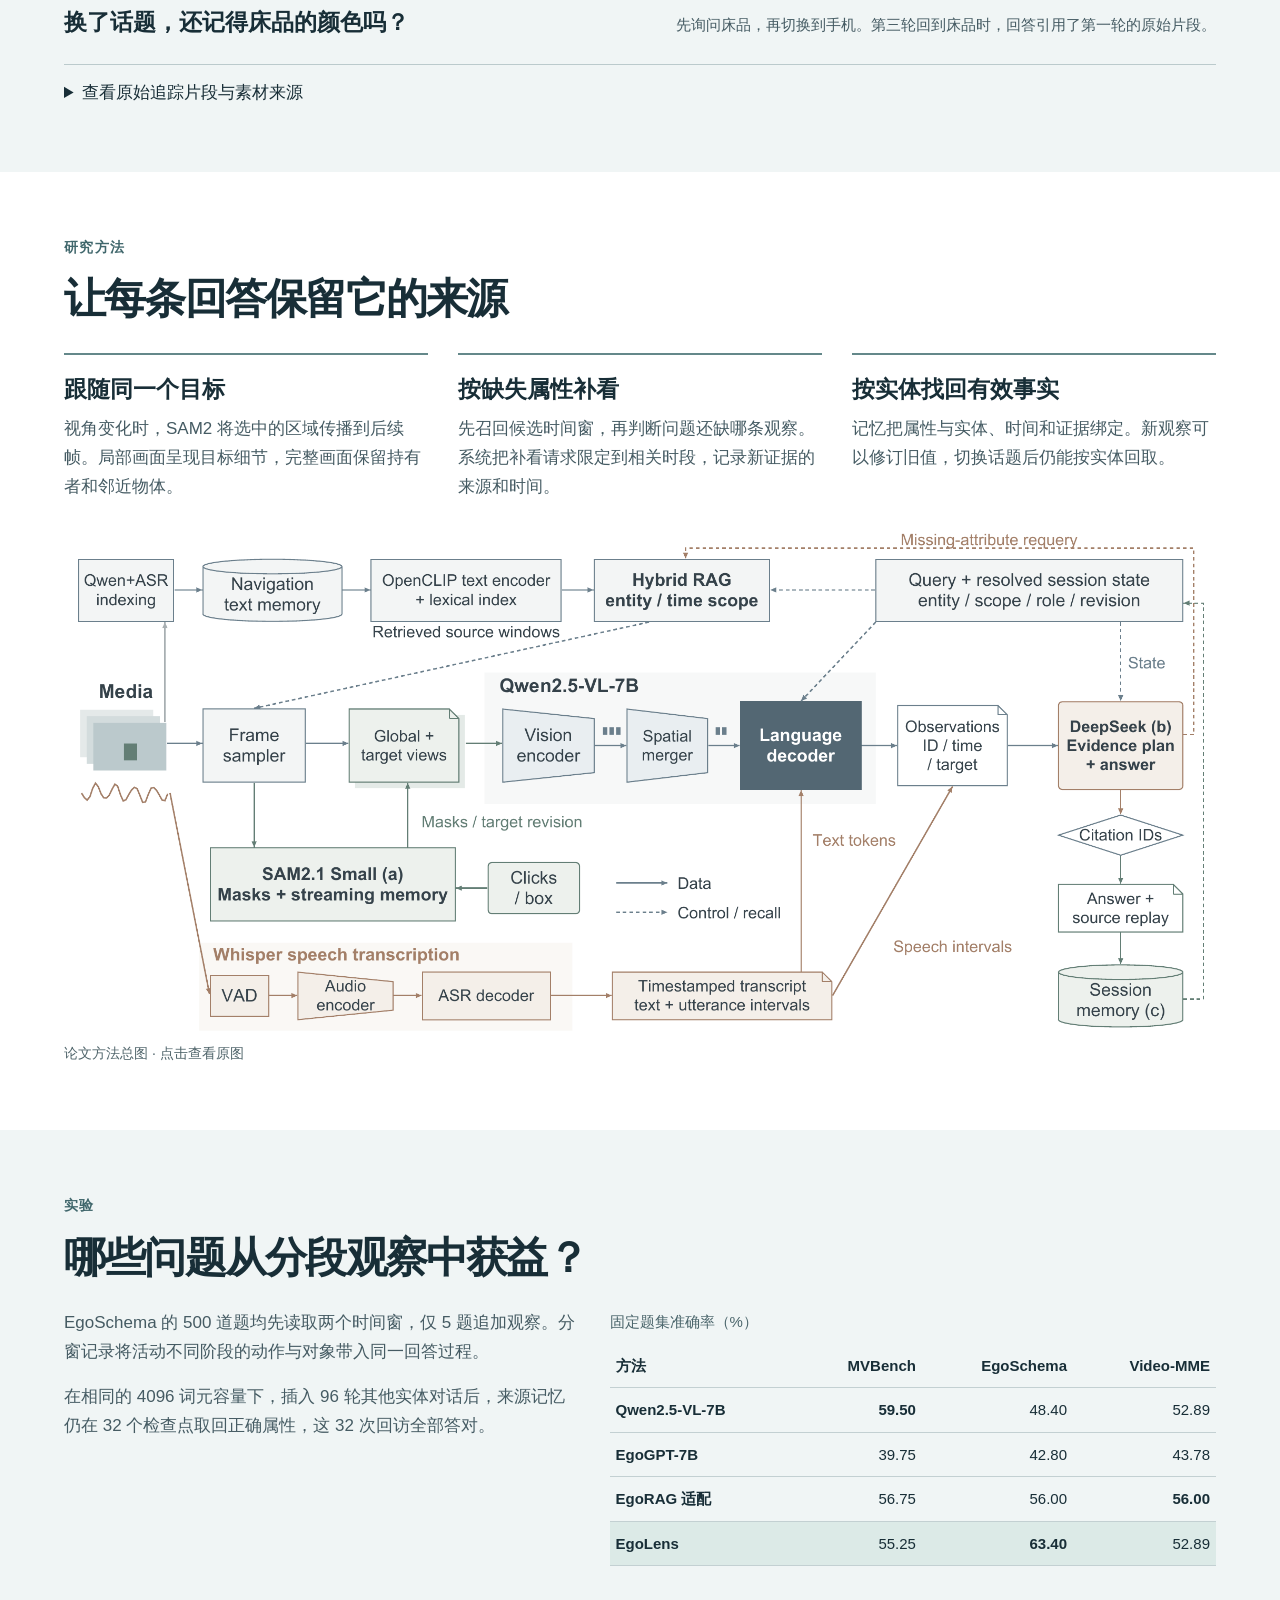
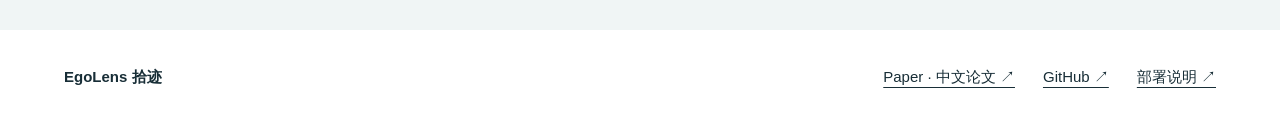
==== commit caff8247: "Publish static project page from 1f49c46" ====
--- a/index.html
+++ b/index.html
@@ -1,20 +1,10 @@
-<!doctype html>
-<html lang="zh-CN"><head><meta charset="utf-8"><meta name="viewport" content="width=device-width,initial-scale=1"><meta name="description" content="EgoLens 拾迹：点击物体，追溯事件，用可回放的视频与语音证据回答问题。"><meta name="theme-color" content="#090d18"><title>EgoLens 拾迹 · 让视频成为可追溯的记忆</title><link rel="icon" href="./assets/favicon.svg"><link rel="stylesheet" href="./assets/project.css"><link rel="stylesheet" href="./assets/experience.css"></head>
-<body><div class="page-shell" id="top">
-<header><a class="brand" href="#top" aria-label="EgoLens 首页"><svg viewBox="0 0 32 32" fill="none" aria-hidden="true"><path d="M26 7H12a8 8 0 0 0 0 16h14M8 16h13a4.5 4.5 0 0 0 0-9" stroke="currentColor" stroke-width="3" stroke-linecap="round"/></svg><span>egolens<span class="mint">.</span><small>拾迹</small></span></a><nav aria-label="项目导航"><a href="#about">项目</a><a href="#demos">视频 Demo</a><a href="#method">方法</a><a href="#resources">资源</a></nav><a class="header-demo" href="https://github.com/heiheiheiha00/egolens" target="_blank" rel="noopener noreferrer">GitHub <span>↗</span></a></header>
-<main>
-<section class="hero"><div class="hero-copy"><span class="eyebrow"><i></i> EGOCENTRIC VIDEO MEMORY</span><h1>让每一次看见，<br>都能<span>被找回。</span></h1><p>点击一个物体，追问它的位置与经历。<br>让视频、语音和可回放的证据，一起构成记忆。</p><div class="hero-actions"><a class="button primary" href="#demos">观看视频 Demo <span>↗</span></a><a class="button secondary" href="https://github.com/heiheiheiha00/egolens" target="_blank" rel="noopener noreferrer">GitHub <span>⌘</span></a><button class="button paper" id="paperLink" aria-describedby="paperNote">Paper <span>筹备中</span></button></div><div class="live-status"><span class="ready"></span><span>预录模块示例 · 可回看</span><small id="paperNote">论文完成后将在此提供入口</small></div></div>
-<div class="hero-visual"><div class="visual-label"><span><i></i> A MEMORY, IN MOTION</span><span>01 / TOOL</span></div><div class="hero-video"><video muted loop playsinline autoplay preload="metadata" poster="./assets/demos/tool.jpg" aria-label="工具追踪预录模块示例"><source src="./assets/demos/tool.mp4" type="video/mp4"></video><span class="recorded-label">预录模块示例</span><span class="corner c1"></span><span class="corner c2"></span><span class="corner c3"></span><span class="corner c4"></span></div><div class="floating-card"><span class="orbit">✳</span><div><small>FROM AN OBJECT TO A MEMORY</small><b>选中它，沿着证据找回故事。</b></div><span>↗</span></div><div class="visual-foot"><span>可见区域 ≠ 已确认的物理身份</span><span>VISUAL + AUDIO</span></div></div></section>
-<section class="feature-strip" id="about"><div><span>01</span><b>点到哪个，就围绕哪个</b><p>用交互选择确定目标指代</p></div><div><span>02</span><b>问题可以连续追问</b><p>保留会话状态与可修订记忆</p></div><div><span>03</span><b>答案能够回到现场</b><p>视频和逐句语音证据可回放</p></div></section>
-<section class="section introduction"><div><span class="eyebrow">A QUESTION WORTH REMEMBERING</span><h2>我们看过很多画面，<br>却很难再次找到那个瞬间。</h2></div><div><p>“那个工具最后在哪里？”“刚才那段谈话说了什么？”EgoLens 将第一人称视频中的物体、事件和谈话，连接成可以追问的记忆。</p><p>全局概述负责寻找线索，局部画面负责核对事实。用户的点击、问题与目标状态共同决定接下来该看哪里；回答中的来源则让结论可以被检查。</p><a class="text-link" href="#method">了解它如何工作 <span>↗</span></a></div></section>
-<section class="section demo-section" id="demos"><div class="section-heading"><div><span class="eyebrow">ASK. RECALL. RETURN TO THE SOURCE.</span><h2>不止追踪，还能追问与回看。</h2></div><span class="section-badge">RECORDED EXPERIENCE REPLAY</span></div><p class="section-description">回看多轮对话、反馈召回、语音来源与目标追踪。点击轮次与回放按钮即可探索，当前展示为预录结果。</p><div class="experience" id="experience" data-loaded="false"><div class="experience-tabs" id="experienceTabs" role="tablist" aria-label="选择演示能力"></div><div id="experiencePanel" role="tabpanel"><div class="experience-heading"><div><h3 id="caseTitle">正在载入历史回放…</h3><p id="caseIntro"></p></div><span>RECORDED · 点击回看</span></div><div class="experience-body"><div class="case-player"><div class="case-video-frame"><video id="caseVideo" controls playsinline preload="metadata" aria-label="所选记录的来源视频"></video><span id="casePlayLabel">来源片段</span></div><p class="case-source" id="caseSource"></p></div><div class="case-conversation"><div class="case-stage"><span id="caseStage"></span><span>真实历史记录</span></div><div class="case-history" id="caseHistory"></div><small id="caseQuestionLabel" style="font-size:8px;color:#8295ac;margin-bottom:5px">用户问题</small><p class="case-question" id="caseQuestion"></p><div class="case-answer-box"><small id="answerLabel">历史回答</small><p id="caseAnswer"></p><p class="case-note" id="caseNote"></p><div class="case-evidence-list" id="caseEvidence"></div></div></div></div><div class="case-controls"><div><div class="case-steps" id="caseSteps"></div><span id="caseProgress"></span></div><div><button class="step-button" id="casePrev" disabled>← 上一步</button><button class="step-button next-step" id="caseNext" disabled>下一步 →</button></div></div></div></div>
-<details class="tracking-extras"><summary>更多：点击追踪模块片段<span>3 CLIPS ＋</span></summary><div class="demo-grid">
-<article class="demo-card"><div class="demo-media"><video controls playsinline preload="none" poster="./assets/demos/tool.jpg" aria-label="工具与视角变化预录演示"><source src="./assets/demos/tool.mp4" type="video/mp4"></video><span>01 / VIEWPOINT</span></div><div class="demo-copy"><div><span class="tag">目标追踪</span><small>12 秒 · 静音</small></div><h3>跟随视角，追踪一个工具。</h3><p>在第一人称视角变化中，显示所选工具的区域与轨迹。</p></div></article>
-<article class="demo-card"><div class="demo-media"><video controls playsinline preload="none" poster="./assets/demos/bowl.jpg" aria-label="餐具移动预录演示"><source src="./assets/demos/bowl.mp4" type="video/mp4"></video><span>02 / MOVEMENT</span></div><div class="demo-copy"><div><span class="tag lilac">局部移动</span><small>10 秒 · 静音</small></div><h3>从一件餐具，关注一次移动。</h3><p>从选中的餐具出发，回看同一片段里的移动。</p></div></article>
-<article class="demo-card"><div class="demo-media"><video controls playsinline preload="none" poster="./assets/demos/bottles.jpg" aria-label="两个相似目标独立编号预录演示"><source src="./assets/demos/bottles.mp4" type="video/mp4"></video><span>03 / TWO OBJECTS</span></div><div class="demo-copy"><div><span class="tag peach">独立目标</span><small>13 秒 · 静音</small></div><h3>相似的外观，独立的编号。</h3><p>用不同颜色和编号，分别展示两个选中目标。</p></div></article>
-</div></details><details class="media-credit"><summary>素材来源与演示边界 <span>＋</span></summary><p>视频来源：<a href="https://huggingface.co/datasets/lmms-lab/EgoLife" target="_blank" rel="noopener noreferrer">EgoLife 官方数据集</a>；EgoLens 添加追踪可视化。分别节选 DAY4_A1_JAKE_12253000 的0–12秒、DAY2_A1_JAKE_17163000 的2–12秒、DAY3_A1_JAKE_12000000 的0–13秒。数据集卡声明 MIT；代码与第三方依赖各遵循其许可。</p><p>问答回放来自已完成的真实运行记录；视频为原始证据的网页节选。多轮对话使用DAY5床品与DAY6手机片段，反馈召回使用DAY2电脑接触前0–8秒，语音来源为DAY4连续录像649.834–659.310秒。展示中的历史回答或摘录均不产生新的模型推理。</p></details></section>
-<section class="section method-section" id="method"><div class="section-heading"><div><span class="eyebrow">LOOK GLOBALLY. VERIFY LOCALLY.</span><h2>从一个问题，到一段证据。</h2></div><p>概述是导航。画面和语音，才是回答的依据。</p></div><div class="method-grid"><article class="mint-card"><span>01 / SELECT</span><div class="method-icon">⌖</div><h3>明确“它”是谁</h3><p>SAM2 接收点选和框选，产生带版本的目标轨迹；分割有误时可以补点纠正。</p></article><article><span>02 / RETRIEVE & VERIFY</span><div class="method-icon">⌕</div><h3>全局找，局部看</h3><p>Qwen2.5-VL理解视频，混合检索寻找相关片段，证据不足时触发有界补看。</p></article><article class="lilac-card"><span>03 / ANSWER & REPLAY</span><div class="method-icon">↗</div><h3>回答，并保留来源</h3><p>结合时间对齐的语音与视觉证据组织答案，支持多轮追问和来源回放。</p></article></div></section>
-<section class="section resource-section" id="resources"><div><span class="eyebrow">BUILD ON IT</span><h2>项目说明、代码与论文。</h2><p>发布运行主线与环境说明。模型权重、GPU、私有视频及 API 凭据由使用者自行配置。</p></div><div class="resource-links"><a href="https://github.com/heiheiheiha00/egolens" target="_blank" rel="noopener noreferrer"><span>01</span><div><b>GitHub Repository</b><small>运行代码 · 配置示例 · 环境说明</small></div><i>↗</i></a><button id="paperResource"><span>02</span><div><b>Paper</b><small>论文筹备中，完成后补充链接</small></div><i>◷</i></button><a href="https://github.com/heiheiheiha00/egolens/blob/main/docs/DEPLOYMENT.md" target="_blank" rel="noopener noreferrer"><span>03</span><div><b>Run your own EgoLens</b><small>配置模型，按需启动自己的演示</small></div><i>↗</i></a></div></section>
-<section class="closing"><div><span class="eyebrow">COME BACK TO THE EVIDENCE</span><h2>把你的问题，<br>交还给视频。</h2><p>从目标轨迹出发，了解可以回到来源的视频记忆。</p></div><a class="button closing-button" href="#demos">观看预录片段 <span>↗</span></a></section>
-</main><footer><a class="brand" href="#top"><span>egolens<span class="mint">.</span><small>拾迹</small></span></a><div><span>Research prototype · egolens.top</span><small>基础工作：<a href="https://github.com/EvolvingLMMs-Lab/EgoLife" target="_blank" rel="noopener noreferrer">EgoLife</a> / <a href="https://github.com/facebookresearch/sam2" target="_blank" rel="noopener noreferrer">SAM2</a> / <a href="https://github.com/QwenLM/Qwen2.5-VL" target="_blank" rel="noopener noreferrer">Qwen2.5-VL</a></small></div><a href="https://github.com/heiheiheiha00/egolens" target="_blank" rel="noopener noreferrer">GitHub ↗</a></footer>
-</div><dialog id="notice"><button class="dialog-close" aria-label="关闭">×</button><span class="eyebrow">EGOLENS</span><h2 id="noticeTitle"></h2><p id="noticeText"></p><button class="button primary" id="noticeOkay">知道了</button></dialog><script src="./assets/project.js"></script><script src="./assets/experience.js"></script></body></html>
+<!doctype html><html lang="zh-CN"><head><meta charset="utf-8"><meta name="viewport" content="width=device-width,initial-scale=1"><title>EgoLens 拾迹 · 第一人称视频记忆助手</title><meta name="description" content="用目标轨迹、分段观察与可修订的来源记忆查询第一人称视频。阅读论文，观看四组真实演示。"><link rel="icon" href="./assets/favicon.svg"><link rel="stylesheet" href="./assets/project.css"></head><body id="top">
+<header><div class="wrap nav"><a class="brand" href="#top">EgoLens <small>拾迹</small></a><nav><a href="#demos">演示</a><a href="#method">研究方法</a><a href="#results">实验</a><a href="./assets/paper/EgoLens.pdf">Paper ↗</a></nav></div></header>
+<main><section class="hero wrap"><div><div class="kicker">视频理解研究　/　2026.11</div><h1>从第一人称视频<br>找回一段经历</h1><p>当你问起先前看到的物体，拾迹可以跟随目标、回看关键时刻，并把回答连回当时的画面与声音。</p><div class="actions"><a class="primary" href="#demos">观看演示 ↓</a><a href="./assets/paper/EgoLens.pdf">阅读论文 ↗</a></div></div><figure class="herofig"><video playsinline muted autoplay loop poster="./assets/demos/tool.jpg" aria-label="工具随视角变化的分割轨迹"><source src="./assets/demos/tool.mp4" type="video/mp4"></video><figcaption><span>目标追踪</span> DAY 4　/　第一人称视角</figcaption></figure></section>
+<section class="tint" id="demos"><div class="wrap block"><div class="kicker">演示</div><h2>看一段视频，再追问一个细节</h2><p class="lede">选择一段演练。画面先播放，随后在侧栏依次呈现这一轮的提问与结果。</p>
+<div id="tabs" role="tablist" aria-label="演练场景"><button role="tab" aria-selected="true" data-case="memory">多轮对话</button><button role="tab" aria-selected="false" data-case="recall">证据召回</button><button role="tab" aria-selected="false" data-case="speech">语音回放</button><button role="tab" aria-selected="false" data-case="tracking">目标追踪</button></div>
+<div role="tabpanel" id="panel"><video id="film" muted controls playsinline preload="metadata" poster="./assets/films/memory.jpg" src="./assets/films/memory.mp4" aria-label="演练视频"></video><div class="caption"><h3 id="filmTitle">换了话题，还记得床品的颜色吗？</h3><p id="filmText">先询问床品，再切换到手机。第三轮回到床品时，回答引用了第一轮的原始片段。</p></div></div>
+<details><summary>查看原始追踪片段与素材来源</summary><div class="extras"><figure><video src="./assets/demos/bowl.mp4" poster="./assets/demos/bowl.jpg" preload="none" controls playsinline></video><figcaption>餐具移动</figcaption></figure><figure><video src="./assets/demos/bottles.mp4" poster="./assets/demos/bottles.jpg" preload="none" controls playsinline></video><figcaption>相似目标的独立编号</figcaption></figure></div><p>视频来自 <a href="https://huggingface.co/datasets/lmms-lab/EgoLife">EgoLife 数据集</a>。三组问答回放采用项目历史记录。目标追踪展示 SAM2 的实测分割结果。</p></details></div></section>
+<section class="wrap block" id="method"><div class="kicker">研究方法</div><h2>让每条回答保留它的来源</h2><div class="cols"><article><h3>跟随同一个目标</h3><p>视角变化时，SAM2 将选中的区域传播到后续帧。局部画面呈现目标细节，完整画面保留持有者和邻近物体。</p></article><article><h3>按缺失属性补看</h3><p>先召回候选时间窗，再判断问题还缺哪条观察。系统把补看请求限定到相关时段，记录新证据的来源和时间。</p></article><article><h3>按实体找回有效事实</h3><p>记忆把属性与实体、时间和证据绑定。新观察可以修订旧值，切换话题后仍能按实体回取。</p></article></div><figure class="methodFig"><a href="./assets/paper/method.png"><img loading="lazy" src="./assets/paper/method.png" alt="EgoLens论文方法总图，展示候选来源、目标观察、有界反馈与可修订记忆"></a><figcaption>论文方法总图 · 点击查看原图</figcaption></figure></section>
+<section class="tint" id="results"><div class="wrap block"><div class="kicker">实验</div><h2>哪些问题从分段观察中获益？</h2><div class="split"><div><p>EgoSchema 的 500 道题均先读取两个时间窗，仅 5 题追加观察。分窗记录将活动不同阶段的动作与对象带入同一回答过程。</p><p>在相同的 4096 词元容量下，插入 96 轮其他实体对话后，来源记忆仍在 32 个检查点取回正确属性，这 32 次回访全部答对。</p></div><div class="scroll"><table><caption>固定题集准确率（%）</caption><thead><tr><th>方法</th><th>MVBench</th><th>EgoSchema</th><th>Video-MME</th></tr></thead><tbody><tr><th>Qwen2.5-VL-7B</th><td><b>59.50</b></td><td>48.40</td><td>52.89</td></tr><tr><th>EgoGPT-7B</th><td>39.75</td><td>42.80</td><td>43.78</td></tr><tr><th>EgoRAG 适配</th><td>56.75</td><td>56.00</td><td><b>56.00</b></td></tr><tr><th>EgoLens</th><td>55.25</td><td><b>63.40</b></td><td>52.89</td></tr></tbody></table></div></div></div></section>
+</main><footer class="wrap"><b>EgoLens 拾迹</b><a href="./assets/paper/EgoLens.pdf">Paper · 中文论文 ↗</a><a href="https://github.com/heiheiheiha00/egolens">GitHub ↗</a><a href="https://github.com/heiheiheiha00/egolens/blob/main/docs/DEPLOYMENT.md">部署说明 ↗</a></footer><script src="./assets/project.js"></script></body></html>
--- a/assets/project.css
+++ b/assets/project.css
@@ -1,5 +1 @@
-:root{color-scheme:dark;--mint:#bcebb2;--muted:#a5a9bd;--line:#ffffff12}*{box-sizing:border-box}html{scroll-behavior:smooth;scroll-padding-top:30px}body{margin:0;background:radial-gradient(ellipse at 2% 0,#b8a7bd,transparent 60%),radial-gradient(ellipse at 100% 90%,#95a9bf,transparent 60%),#d2cedd;padding:25px;color:#f1f2f7;font:15px/1.8 "Segoe UI","Microsoft YaHei",sans-serif}a{color:inherit;text-decoration:none}button{font:inherit;cursor:pointer}button:focus-visible,a:focus-visible,summary:focus-visible{outline:2px solid var(--mint);outline-offset:5px}[hidden]{display:none!important}h1,h2,h3,p{margin:0}.page-shell{max-width:1500px;margin:auto;border:1px solid #e3dffdb0;border-radius:37px;background:radial-gradient(ellipse at 100% 0,#0e1c35,transparent 38%),radial-gradient(ellipse at 2% 50%,#1c1426,transparent 35%),#090d18;overflow:hidden;box-shadow:0 0 0 7px #ffffff18,0 30px 80px #322b4933}header{display:flex;align-items:center;justify-content:space-between;padding:27px 5%;gap:25px}.brand{display:flex;align-items:center;gap:10px}.brand svg{width:33px}.brand>span{font-size:26px;font-weight:600;letter-spacing:-1.1px}.brand small{font-size:10px;color:#b9b9ca;letter-spacing:1px;margin-left:9px;font-weight:400}.mint{color:var(--mint)}nav{display:flex;gap:5px;background:#ffffff09;padding:6px;border:1px solid #ffffff06;border-radius:30px}nav a{font-size:12px;padding:7px 19px;border-radius:24px;color:#c1c5d6}nav a:hover{background:#ffffff0d}.header-demo{background:#eff4ed;color:#1d3025;border:0;border-radius:25px;font-size:11px;padding:10px 19px}.header-demo span{margin-left:16px}main{padding:0 5%}.hero{display:grid;grid-template-columns:1.12fr 1fr;gap:7%;align-items:center;padding:56px 0 67px}.eyebrow{font-size:9px;font-weight:500;letter-spacing:2px;color:#9aabc0;display:inline-flex;align-items:center;gap:8px}.eyebrow>i{width:5px;height:5px;background:var(--mint);border-radius:50%}h1{font-size:clamp(35px,4.1vw,61px);letter-spacing:-2.6px;line-height:1.36;font-weight:500;margin:19px 0 21px}h1>span{background:linear-gradient(110deg,#81d9bd,#d8ed9e);background-clip:text;-webkit-background-clip:text;color:transparent}.hero-copy>p{color:#b7bfd1;font-size:13px;line-height:2.05}.hero-actions{display:flex;flex-wrap:wrap;gap:10px;margin-top:28px}.button{display:inline-flex;align-items:center;justify-content:center;gap:18px;font-size:12px;border-radius:25px;padding:11px 19px;border:1px solid var(--line);transition:.2s}.button:hover{transform:translateY(-2px)}.primary{background:linear-gradient(115deg,#92dfbd,#d9ec9d);color:#182e25;border-color:transparent}.secondary{background:#ffffff08;color:#e0e2eb}.paper{background:transparent;color:#acb3c8}.paper>span{font-size:9px;background:#ffffff08;border-radius:12px;padding:1px 6px;color:#919cb4}.live-status{display:flex;align-items:center;gap:7px;color:#8e9bb4;font-size:9px;margin-top:16px;flex-wrap:wrap}.live-status>span:first-child{width:5px;height:5px;background:#a593bf;border-radius:50%}.live-status>span.ready{background:var(--mint)}.live-status>small{font-size:8px;color:#747f98;margin-left:8px}.hero-visual{position:relative;border-radius:24px;padding:14px 14px 12px;background:linear-gradient(140deg,#2d324b,#1d2336);border:1px solid #ffffff12;transform:rotate(1.8deg);box-shadow:0 18px 55px #03040e44}.visual-label,.visual-foot{display:flex;align-items:center;justify-content:space-between;font-size:8px;color:#a7b0c7;gap:9px;letter-spacing:.7px}.visual-label{padding:0 2px 12px}.visual-label i{display:inline-block;width:4px;height:4px;background:#bfe4a8;border-radius:50%;margin-right:4px}.hero-video{position:relative;border-radius:16px;overflow:hidden;background:#0a0c13;aspect-ratio:1.23}.hero-video video{height:100%;width:100%;object-fit:cover}.recorded-label{position:absolute;top:12px;right:12px;font-size:8px;color:#dcebd5;background:#16241fbd;border:1px solid #e7f5dd24;border-radius:6px;padding:3px 8px}.corner{position:absolute;width:24px;height:24px;border-color:#b5e5ae;border-style:solid;border-width:0}.c1{top:12px;left:12px;border-top-width:2px;border-left-width:2px}.c2{top:12px;right:12px;border-top-width:2px;border-right-width:2px}.c3{bottom:12px;left:12px;border-bottom-width:2px;border-left-width:2px}.c4{bottom:12px;right:12px;border-bottom-width:2px;border-right-width:2px}.floating-card{display:flex;align-items:center;gap:12px;position:absolute;bottom:54px;left:-25px;right:40px;background:linear-gradient(115deg,#a6e5ba,#d9ec9c);color:#203329;border-radius:17px;padding:13px 15px;transform:rotate(-1.8deg);box-shadow:0 10px 25px #060a1425}.orbit{font-size:28px;line-height:1}.floating-card div{flex:1}.floating-card small{display:block;font-size:6px;letter-spacing:1px;color:#426044}.floating-card b{font-size:11px;font-weight:500;display:block;margin-top:3px}.floating-card>span:last-child{font-size:20px}.visual-foot{font-size:7px;padding:13px 2px 0;color:#8c9ab3}.feature-strip{display:grid;grid-template-columns:1fr 1fr 1fr;border-top:1px solid var(--line);border-bottom:1px solid var(--line);padding:25px 0;gap:20px}.feature-strip div{padding-left:24px;border-left:1px solid var(--line)}.feature-strip div:first-child{padding-left:0;border-left:0}.feature-strip span{font-size:9px;color:#acb5a5;display:inline-block;margin-right:10px}.feature-strip b{font-size:13px;font-weight:500}.feature-strip p{font-size:10px;color:#8998ad;margin:5px 0 0 25px}.section{padding:72px 0}.introduction{display:grid;grid-template-columns:1.1fr 1fr;gap:7%;align-items:center}h2{font-size:30px;font-weight:400;line-height:1.6;letter-spacing:-1px;margin-top:12px}.introduction>div:last-child>p{font-size:12px;color:#a9b5c9;line-height:2.1;margin:8px 0 15px}.text-link{font-size:11px;display:inline-flex;gap:25px;align-items:center;color:#c3e2b6;margin-top:10px}.section-heading{display:flex;justify-content:space-between;align-items:end;gap:25px}.section-heading h2{margin-top:7px}.section-badge{font-size:8px;letter-spacing:1px;color:#a3adbd;border:1px solid #b4c1aa26;border-radius:20px;padding:5px 10px;white-space:nowrap}.section-description{font-size:11px;color:#9cabc0;margin-top:11px}.demo-section{border-top:1px solid var(--line)}.demo-grid{display:grid;grid-template-columns:1fr 1fr 1fr;gap:17px;margin-top:27px}.demo-card{background:linear-gradient(145deg,#252a40,#1c2234);border:1px solid #ffffff0b;border-radius:21px;overflow:hidden}.demo-media{position:relative;background:#0b1019;aspect-ratio:1.25}.demo-media video{width:100%;height:100%;object-fit:contain}.demo-media>span{position:absolute;top:11px;left:11px;font-size:7px;letter-spacing:.6px;padding:3px 7px;border-radius:6px;background:#111c20bf;color:#d0decf;pointer-events:none}.demo-copy{padding:18px}.demo-copy>div{display:flex;justify-content:space-between;align-items:center}.tag{font-size:8px;padding:2px 8px;border-radius:12px;background:#b4dfb21b;color:#c4e5b7}.tag.lilac{color:#cfc0e8;background:#b5a4d31c}.tag.peach{color:#e9cbb8;background:#dfb49518}.demo-copy small{font-size:8px;color:#8995ae}.demo-copy h3{font-size:14px;font-weight:500;letter-spacing:-.4px;margin:15px 0 9px}.demo-copy p{font-size:10px;color:#9daec2;line-height:1.9}.media-credit{margin-top:18px;border:1px solid var(--line);border-radius:13px;padding:12px 15px;color:#8495ae;font-size:10px}.media-credit summary{display:flex;justify-content:space-between;cursor:pointer;color:#b2bbcc}.media-credit p{margin-top:12px;font-size:10px;line-height:1.9}.media-credit a{color:#c4dfb7}.method-section{border-top:1px solid var(--line)}.section-heading>p{font-size:10px;max-width:240px;color:#98a7be;line-height:1.9}.method-grid{display:grid;grid-template-columns:1fr 1fr 1fr;gap:17px;margin-top:30px}.method-grid article{padding:25px;border-radius:23px;background:#242b3e;border:1px solid #ffffff09}.method-grid article>span{font-size:8px;letter-spacing:1px;color:#aab8c9}.method-icon{font-size:29px;margin:20px 0 11px;color:#c2dfb8}.method-grid h3{font-size:19px;line-height:1.6;font-weight:500;letter-spacing:-.5px}.method-grid p{font-size:11px;color:#acb8cc;line-height:1.95;margin-top:12px}.mint-card{background:linear-gradient(125deg,#81d6bf,#d7eb9f)!important;color:#1f3d30}.mint-card>span,.mint-card p,.mint-card .method-icon{color:#325946!important}.lilac-card{background:linear-gradient(125deg,#897cac,#bdabd9)!important;color:#232137}.lilac-card>span,.lilac-card p,.lilac-card .method-icon{color:#3e3857!important}.resource-section{display:grid;grid-template-columns:1fr 1fr;gap:8%;border-top:1px solid var(--line);align-items:center}.resource-section>div>p{font-size:11px;color:#9aabc0;line-height:1.95;margin-top:14px;max-width:380px}.resource-links{display:grid;gap:10px}.resource-links>a,.resource-links>button{display:flex;align-items:center;gap:17px;text-align:left;background:#252b3d;color:#e2e6ee;border:1px solid #ffffff08;border-radius:15px;padding:16px 18px}.resource-links>a:hover,.resource-links>button:hover{background:#30374b}.resource-links>*>span{font-size:9px;color:#a6b89f}.resource-links div{flex:1}.resource-links b{display:block;font-size:12px;font-weight:500}.resource-links small{display:block;font-size:9px;color:#93a3ba;margin-top:2px}.resource-links i{font-style:normal;color:#b6c8ab}.closing{display:flex;align-items:center;justify-content:space-between;gap:30px;padding:39px 40px;margin:0 0 44px;border-radius:26px;background:linear-gradient(120deg,#82d8be,#c6e8a4 65%,#dfed9b);color:#1b372b;position:relative;overflow:hidden}.closing .eyebrow{color:#3b6451}.closing h2{font-size:36px;line-height:1.5;letter-spacing:-1.5px;margin:13px 0 10px}.closing p{font-size:11px;color:#3f6351}.closing-button{border:0;background:#152c24;color:#e3efdc;font-size:12px;padding:13px 22px;white-space:nowrap}.closing-button>span{margin-left:25px}footer{padding:26px 5% 30px;border-top:1px solid var(--line);display:flex;align-items:center;justify-content:space-between;gap:20px}footer .brand>span{font-size:20px}footer>div{font-size:9px;color:#8998ad;text-align:center}footer small{display:block;font-size:8px;color:#718199;margin-top:5px}footer> a:last-child{font-size:10px;color:#c0cfb7}dialog{background:#222a3d;border:1px solid #ffffff17;border-radius:24px;color:#e7eaf1;padding:33px;max-width:430px;width:calc(100% - 35px);box-shadow:0 30px 100px #02040d99}dialog::backdrop{background:#030711b8;backdrop-filter:blur(7px)}dialog h2{font-size:24px;margin:18px 0 10px}dialog p{font-size:12px;line-height:2;color:#b8c3d6;margin-bottom:25px}.dialog-close{position:absolute;right:15px;top:10px;background:none;border:0;color:#9ba9c0;font-size:25px}
-@media(max-width:1050px){body{padding:18px}.hero{gap:5%;padding-top:36px}h1{font-size:43px;letter-spacing:-1.9px}nav a{padding:7px 12px}.hero-actions{gap:8px}.button{font-size:11px;padding:10px 14px;gap:12px}.feature-strip b{font-size:11px}.section{padding:56px 0}h2{font-size:26px}.demo-grid,.method-grid{gap:12px}.demo-copy{padding:15px}.demo-copy h3{font-size:12px}.method-grid article{padding:21px}.method-grid h3{font-size:17px}.floating-card{left:-13px;right:20px}.floating-card b{font-size:10px}.section-badge{display:none}}
-@media(max-width:760px){header{padding:22px 5%;flex-wrap:wrap;gap:16px}.brand>span{font-size:24px}.header-demo{font-size:10px;padding:8px 15px}nav{order:3;width:100%;justify-content:space-between}nav a{flex:1;text-align:center;font-size:11px;padding:5px 8px}.hero{grid-template-columns:1fr;gap:42px;padding:32px 0 45px}.hero-copy{max-width:540px}h1{font-size:49px}.hero-copy>p{font-size:12px}.hero-visual{max-width:530px;width:94%;justify-self:center;transform:rotate(1.2deg)}.hero-video{aspect-ratio:1.45}.hero-visual .floating-card{bottom:40px;left:-13px}.feature-strip{grid-template-columns:1fr;gap:16px;padding:22px 0}.feature-strip div{padding-left:0;border-left:0}.feature-strip b{font-size:13px}.feature-strip p{font-size:10px;margin-top:1px}.introduction,.resource-section{grid-template-columns:1fr;gap:25px}.section-heading{align-items:start;flex-direction:column;gap:10px}.demo-grid{grid-template-columns:1fr;gap:19px}.demo-media{aspect-ratio:1.55}.demo-copy h3{font-size:16px}.demo-copy p{font-size:11px}.demo-copy{padding:19px}.method-grid{grid-template-columns:1fr;gap:13px}.method-grid article{padding:25px}.method-icon{margin:15px 0 5px}.method-grid h3{font-size:21px}.method-grid p{font-size:12px}.closing{padding:28px;flex-direction:column;align-items:start;gap:25px}.closing h2{font-size:33px}.closing-button{padding:12px 19px}.closing p{font-size:10px}footer{flex-wrap:wrap;gap:18px}footer>div{order:3;width:100%;text-align:left}.section-description{font-size:10px}}
-@media(max-width:430px){body{padding:10px}.page-shell{border-radius:25px;box-shadow:0 0 0 4px #ffffff18,0 20px 50px #322b4933}header{padding:20px 5% 14px}.brand svg{width:29px}.brand>span{font-size:23px}.brand small{font-size:9px;margin-left:5px}.header-demo{padding:8px 12px}.header-demo span{margin-left:10px}.eyebrow{font-size:7px;letter-spacing:1.5px}.hero{padding-top:24px;gap:35px}h1{font-size:40px;letter-spacing:-2px;margin-top:16px}.hero-copy>p{font-size:11px}.hero-actions .button{font-size:10px;padding:9px 12px;gap:9px}.paper>span{font-size:8px}.live-status{font-size:8px}.live-status>small{margin-left:12px;width:100%;font-size:7px}.hero-visual{width:96%;padding:10px;border-radius:18px}.visual-label,.visual-foot{font-size:6px}.hero-video{border-radius:12px;aspect-ratio:1.2}.floating-card{padding:10px;gap:8px;right:12px!important;left:-8px!important;bottom:43px!important}.floating-card b{font-size:9px}.floating-card small{font-size:5px}.orbit{font-size:23px}.recorded-label{top:8px;right:8px;font-size:7px}.section{padding:42px 0}h2{font-size:25px}.introduction>div:last-child>p{font-size:11px}.resource-links>a,.resource-links>button{padding:15px}.resource-links small{font-size:8px}.closing{padding:25px;margin-bottom:30px}.closing h2{font-size:30px}.media-credit{font-size:9px}.media-credit p{font-size:9px}}
-@media(prefers-reduced-motion:reduce){html{scroll-behavior:auto}*{transition:none!important}}
+*{box-sizing:border-box}html{scroll-behavior:smooth;scroll-padding-top:24px}body{margin:0;color:#182e37;font:17px/1.7 "Microsoft YaHei",Arial,sans-serif;background:#fff}a{color:inherit;text-underline-offset:5px}.wrap{width:min(1180px,90%);margin:auto}header{border-bottom:1px solid #dce3e5}.nav,nav,.actions,.caption,footer{display:flex;align-items:center;gap:28px}.nav{justify-content:space-between;height:72px}.brand{font:650 26px Arial;text-decoration:none;letter-spacing:-1px}.brand small{font:15px "Microsoft YaHei";color:#60777c}nav a{font-size:15px;text-decoration:none}nav a:hover,footer a:hover{color:#276c72}.hero{display:grid;grid-template-columns:1fr .85fr;gap:6%;align-items:center;padding:60px 0 65px}.kicker{font-size:14px;color:#40676c;letter-spacing:.1em;font-weight:600}h1,h2,h3,p,figure{margin:0}h1{font-size:clamp(40px,4.5vw,69px);line-height:1.15;letter-spacing:-.052em;margin:18px 0 24px}h2{font-size:clamp(30px,3.3vw,48px);line-height:1.22;letter-spacing:-.042em;margin:14px 0 26px}h3{font-size:23px;line-height:1.4}p{color:#455b63}.hero p,.lede{font-size:19px;max-width:32em}.actions{margin-top:30px;font-size:16px}.primary{padding:10px 24px;background:#203c48;color:white;border-radius:24px;text-decoration:none}.herofig{position:relative;border-radius:18px;overflow:hidden;background:#102025}.herofig video{display:block;width:100%;max-height:410px;object-fit:contain}.herofig figcaption{display:flex;justify-content:space-between;color:#d8e8e6;padding:8px 16px;font-size:13px}.tint{background:#f0f5f5}.block{padding:64px 0}#tabs{display:flex;flex-wrap:wrap;gap:8px;margin:26px 0 15px}button{font:inherit;color:inherit;cursor:pointer;background:transparent;border:1px solid #a9bcbd;border-radius:24px;padding:6px 20px}button[aria-selected=true]{background:#203c48;color:white;border-color:#203c48}#film{width:100%;aspect-ratio:16/9;background:#162a34;border-radius:12px;display:block}.caption{align-items:baseline;justify-content:space-between;margin:16px 0}.caption p{max-width:44em;font-size:15px}details{border-top:1px solid #bbcacc;margin-top:26px;padding-top:14px}summary{cursor:pointer}.extras,.cols,.split{display:grid;gap:30px}.extras{grid-template-columns:repeat(2,1fr);margin:18px 0}.extras video{width:100%;max-height:250px;background:#162a34}.cols{grid-template-columns:repeat(3,1fr);margin:28px 0}.cols article{border-top:2px solid #64888a;padding-top:18px}.cols p{margin-top:10px}.methodFig img{width:100%;display:block}.methodFig figcaption,figcaption{color:#50656b;font-size:14px}.split{grid-template-columns:.85fr 1fr}.split p+p{margin-top:16px}.scroll{overflow-x:auto}table{width:100%;border-collapse:collapse;font-size:15px;text-align:right}caption{text-align:left;color:#49646a;padding-bottom:9px}th,td{padding:9px 6px;border-bottom:1px solid #c3d0d2}th:first-child{text-align:left}tbody tr:last-child{background:#dceae7}footer{padding:34px 0;flex-wrap:wrap;font-size:15px}footer b{margin-right:auto}@media(max-width:720px){.nav,nav{gap:12px}.brand{font-size:21px}nav a{font-size:13px}.hero,.split,.cols{grid-template-columns:1fr}.hero{padding:35px 0;gap:24px}.herofig video{max-height:280px}.block{padding:40px 0}.caption{display:block}.caption p{margin-top:8px}button{padding:5px 12px}.cols{gap:16px}footer{gap:14px}}@media(prefers-reduced-motion:reduce){html{scroll-behavior:auto}}
